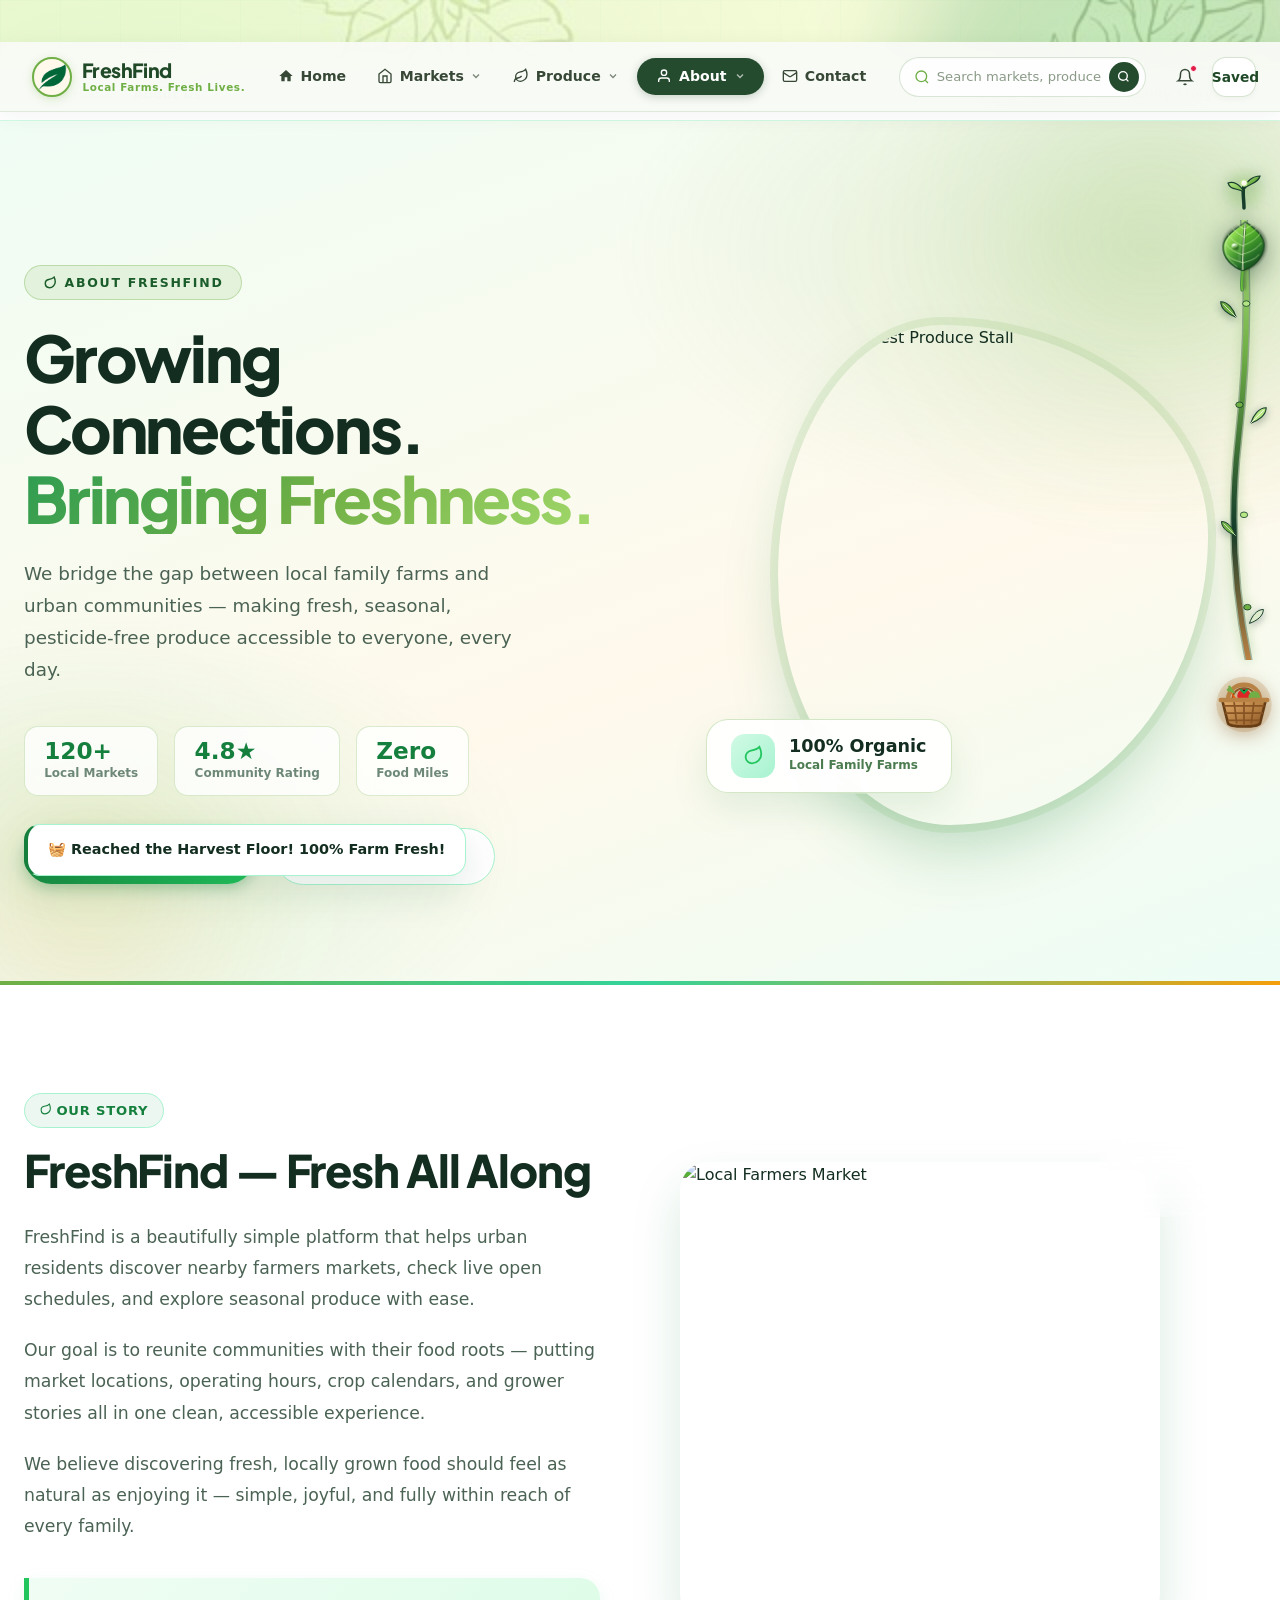
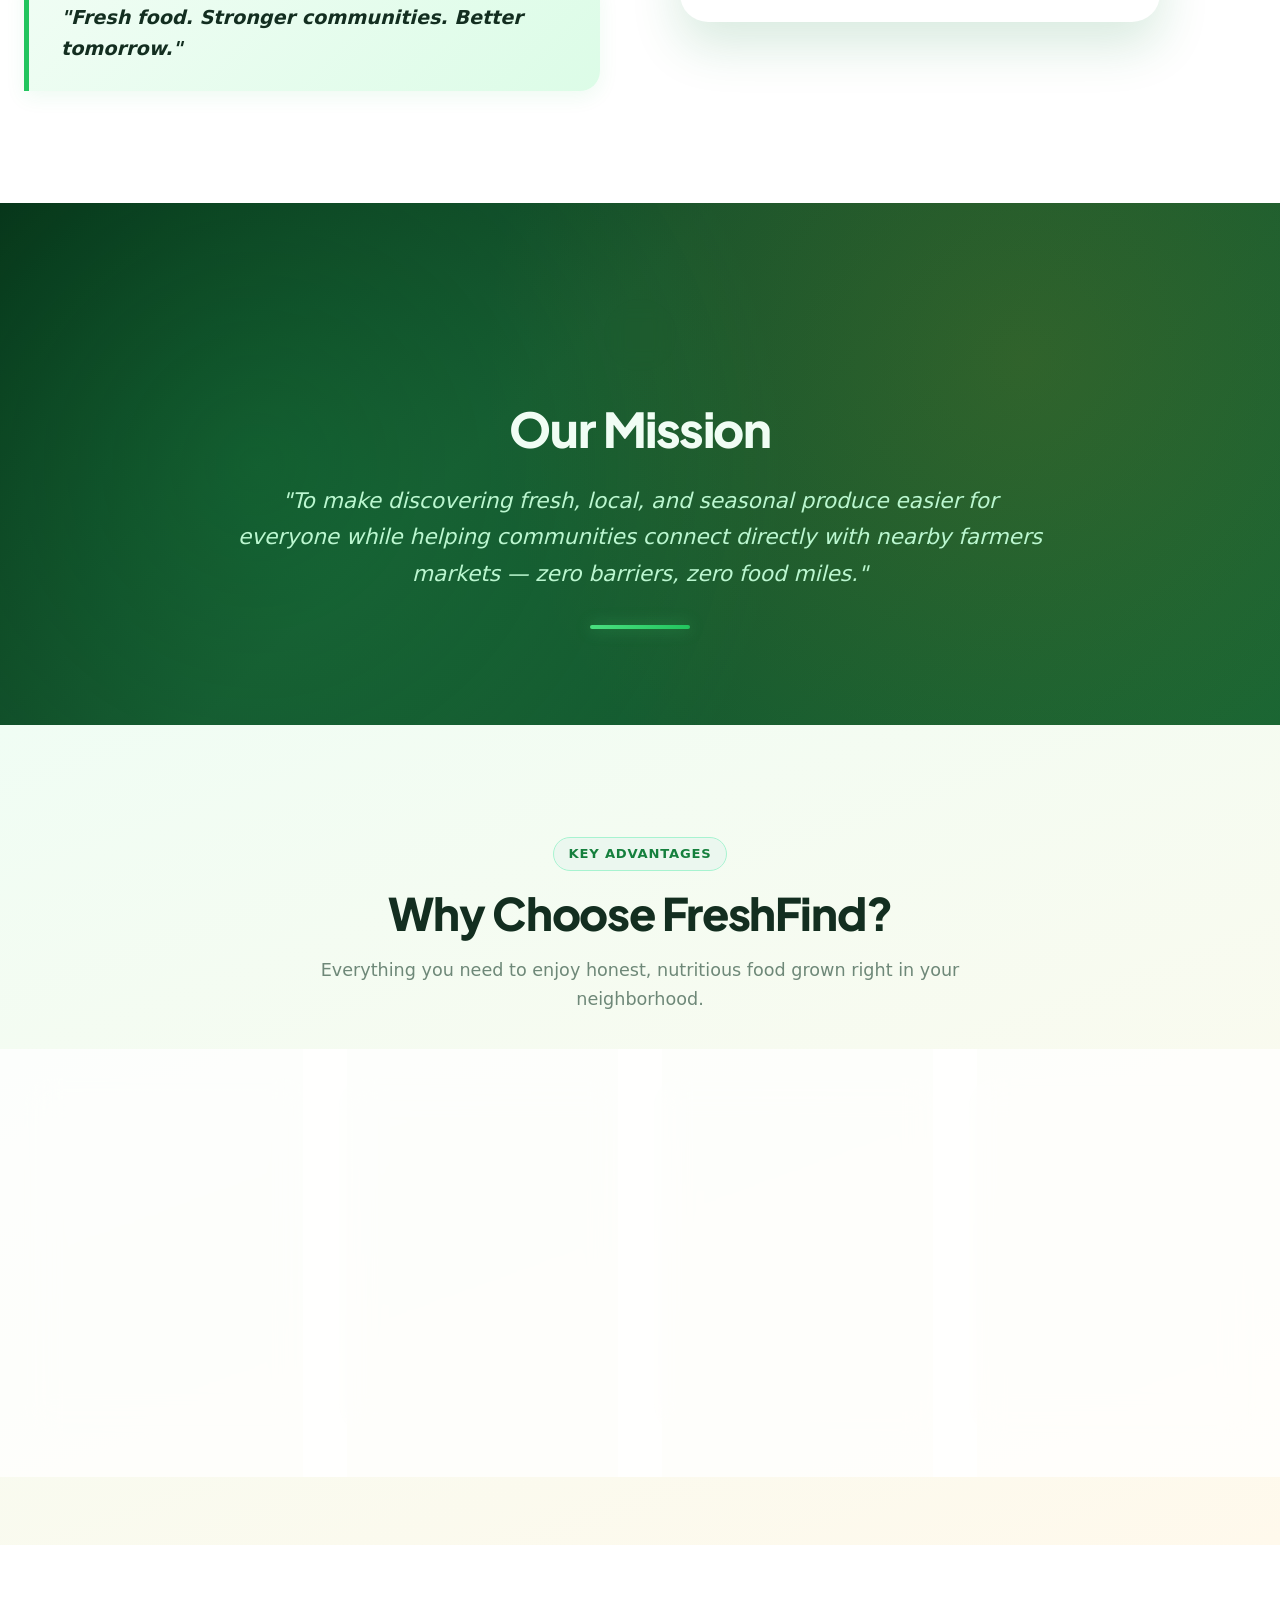
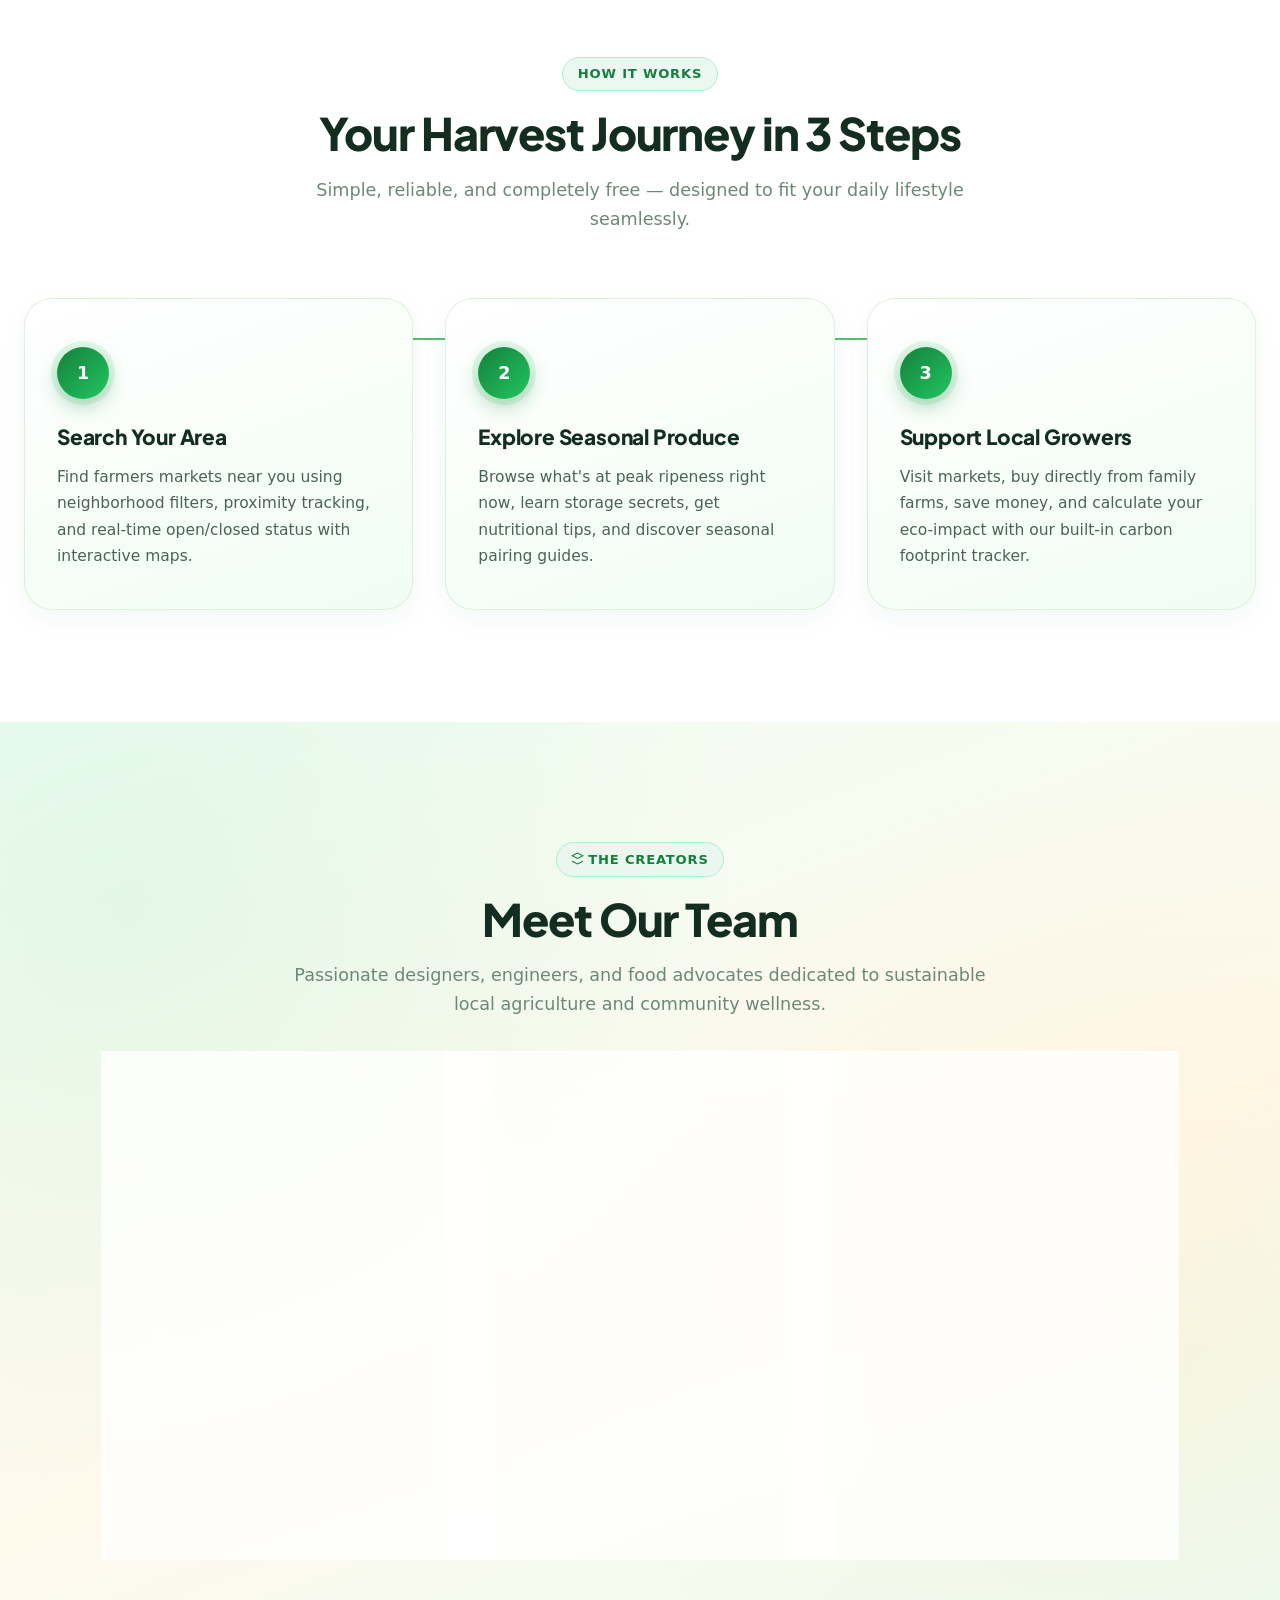
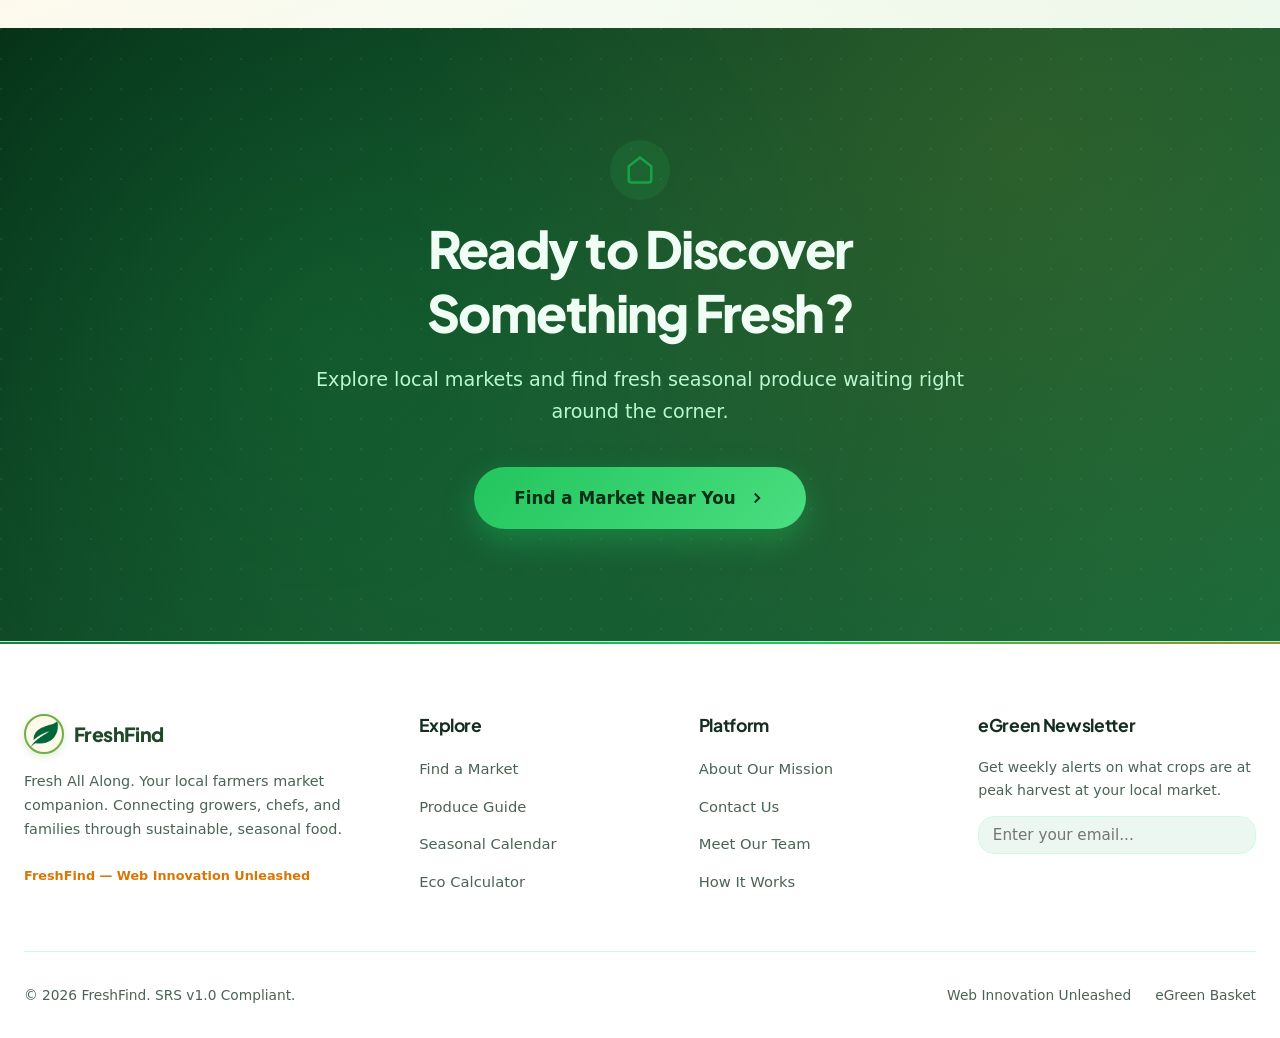
==== about.html @ 316eee08 "Complete FreshFind platform: VIP cards, seasonal calendar, bookmarks, live radar and clean UI" ====
<!DOCTYPE html>
<html lang="en" data-theme="light">
<head>
  <meta charset="UTF-8">
  <meta name="viewport" content="width=device-width, initial-scale=1.0">
  <title>About Us — FreshFind | Fresh All Along</title>
  <meta name="description" content="FreshFind connects communities with local farmers markets. Discover our mission, story, team, and how we make fresh produce accessible to everyone.">
  <link rel="icon" type="image/png" href="assets/images/freshfind_logo.png">
  <link rel="preconnect" href="https://fonts.googleapis.com">
  <link rel="preconnect" href="https://fonts.gstatic.com" crossorigin>
  <link href="https://fonts.googleapis.com/css2?family=Plus+Jakarta+Sans:ital,wght@0,300;0,400;0,500;0,600;0,700;0,800;1,400;1,600&family=Outfit:wght@300;400;500;600;700;800;900&display=swap" rel="stylesheet">
  <link rel="stylesheet" href="css/main.css">
  <link rel="stylesheet" href="css/components.css">
  <link rel="stylesheet" href="css/responsive.css">
  <link rel="stylesheet" href="css/about.css">
</head>
<body class="about-page">

  <div class="site-bg-pattern" aria-hidden="true"></div>
  <div class="bg-ambient-orb bg-ambient-orb-1" aria-hidden="true"></div>
  <div class="bg-ambient-orb bg-ambient-orb-2" aria-hidden="true"></div>

  <!-- ── NAVBAR ── -->
  <header class="site-header-wrapper">
    <div class="site-navbar-capsule">
      <a href="index.html#home" class="brand-logo" id="brandLogoLink" title="FreshFind">
        <div class="brand-logo-icon"><img src="assets/images/freshfind_logo.png" alt="FreshFind" class="brand-logo-img"></div>
        <div class="brand-logo-text">
          <span class="brand-name">FreshFind</span>
          <span class="brand-sub">Local Farms. Fresh Lives.</span>
        </div>
      </a>
      <nav class="main-nav" id="mainNav">
        <a href="index.html#home" class="nav-item-link">
          <svg class="nav-icon" viewBox="0 0 24 24" width="16" height="16" fill="currentColor"><path d="M10 20v-6h4v6h5v-8h3L12 3 2 12h3v8z"/></svg>
          <span>Home</span>
        </a>
        <div class="nav-dropdown-wrap">
          <a href="index.html#directory" class="nav-item-link">
            <svg class="nav-icon" viewBox="0 0 24 24" width="16" height="16" fill="none" stroke="currentColor" stroke-width="2"><path d="M3 9l9-7 9 7v11a2 2 0 0 1-2 2H5a2 2 0 0 1-2-2z"/><polyline points="9 22 9 12 15 12 15 22"/></svg>
            <span>Markets</span>
            <svg class="chevron-icon" viewBox="0 0 24 24" width="12" height="12" fill="none" stroke="currentColor" stroke-width="2.5"><polyline points="6 9 12 15 18 9"/></svg>
          </a>
          <div class="nav-dropdown-menu">
            <a href="index.html#directory" class="dropdown-link">All Farmers Markets</a>
            <a href="index.html#directory" class="dropdown-link">Open Right Now</a>
            <a href="index.html#directory" class="dropdown-link">Weekend Markets</a>
          </div>
        </div>
        <div class="nav-dropdown-wrap">
          <a href="index.html#produce" class="nav-item-link">
            <svg class="nav-icon" viewBox="0 0 24 24" width="16" height="16" fill="none" stroke="currentColor" stroke-width="2"><path d="M11 20A7 7 0 0 1 9.8 6.1C15.5 5 17 4.48 19 2c1 2 2 4.18 2 8 0 5.5-4.78 10-10 10Z"/><path d="M2 21c0-3 1.85-5.36 5.08-6C9.5 14.52 12 13 13 12"/></svg>
            <span>Produce</span>
            <svg class="chevron-icon" viewBox="0 0 24 24" width="12" height="12" fill="none" stroke="currentColor" stroke-width="2.5"><polyline points="6 9 12 15 18 9"/></svg>
          </a>
          <div class="nav-dropdown-menu">
            <a href="index.html#produce" class="dropdown-link">Seasonal Produce Guide</a>
            <a href="index.html#seasonal" class="dropdown-link">Harvest Calendar</a>
            <a href="index.html#eco-calculator" class="dropdown-link">Eco Calculator</a>
          </div>
        </div>
        <div class="nav-dropdown-wrap">
          <a href="about.html" class="nav-item-pill active">
            <svg class="nav-icon" viewBox="0 0 24 24" width="16" height="16" fill="none" stroke="currentColor" stroke-width="2"><path d="M20 21v-2a4 4 0 0 0-4-4H8a4 4 0 0 0-4 4v2"/><circle cx="12" cy="7" r="4"/></svg>
            <span>About</span>
            <svg class="chevron-icon" viewBox="0 0 24 24" width="12" height="12" fill="none" stroke="currentColor" stroke-width="2.5"><polyline points="6 9 12 15 18 9"/></svg>
          </a>
          <div class="nav-dropdown-menu">
            <a href="about.html" class="dropdown-link">Our Story &amp; Mission</a>
            <a href="about.html#team" class="dropdown-link">Meet Our Team</a>
            <a href="about.html#how-it-works" class="dropdown-link">How It Works</a>
          </div>
        </div>
        <a href="contact.html" class="nav-item-link">
          <svg class="nav-icon" viewBox="0 0 24 24" width="16" height="16" fill="none" stroke="currentColor" stroke-width="2"><rect width="20" height="16" x="2" y="4" rx="2"/><path d="m22 7-8.97 5.7a1.94 1.94 0 0 1-2.06 0L2 7"/></svg>
          <span>Contact</span>
        </a>
      </nav>
      <div class="nav-search-bar" id="navSearchBar">
        <svg class="nav-search-lens" viewBox="0 0 24 24" width="16" height="16" fill="none" stroke="currentColor" stroke-width="2"><circle cx="11" cy="11" r="8"/><line x1="21" y1="21" x2="16.65" y2="16.65"/></svg>
        <input type="text" id="navSearchInput" placeholder="Search markets, produce..." aria-label="Search">
        <button id="navSearchSubmitBtn" class="nav-search-btn" title="Search" aria-label="Search">
          <svg viewBox="0 0 24 24" width="13" height="13" fill="none" stroke="currentColor" stroke-width="2.5"><circle cx="11" cy="11" r="8"/><line x1="21" y1="21" x2="16.65" y2="16.65"/></svg>
        </button>
      </div>
      <div class="nav-actions-group">
        <!-- Notification Bell -->
        <button id="navNotifyBtn" class="nav-icon-circle-btn" title="Notifications" aria-label="Notifications">
          <svg viewBox="0 0 24 24" width="18" height="18" fill="none" stroke="currentColor" stroke-width="2"><path d="M18 8A6 6 0 0 0 6 8c0 7-3 9-3 9h18s-3-2-3-9"/><path d="M13.73 21a2 2 0 0 1-3.46 0"/></svg>
          <span class="nav-notify-dot" aria-hidden="true"></span>
        </button>

        <!-- Saved Bookmarks Pill -->
        <button id="navCartBtn" class="nav-cart-pill-btn" title="Saved Bookmarks" aria-label="Saved Bookmarks">
          <svg viewBox="0 0 24 24" width="18" height="18" fill="none" stroke="currentColor" stroke-width="2" stroke-linecap="round" stroke-linejoin="round">
            <path d="M19 14c1.49-1.46 3-3.21 3-5.5A5.5 5.5 0 0 0 16.5 3c-1.76 0-3 .5-4.5 2-1.5-1.5-2.74-2-4.5-2A5.5 5.5 0 0 0 2 8.5c0 2.3 1.5 4.05 3 5.5l7 7Z"/>
          </svg>
          <span class="nav-cart-label">Saved</span>
          <span id="headerBookmarkBadge" class="nav-cart-badge">0</span>
        </button>

        <!-- Mobile Toggle -->
        <button id="mobileMenuToggle" class="mobile-menu-toggle" aria-label="Toggle Navigation">
          <svg width="22" height="22" viewBox="0 0 24 24" fill="none" stroke="currentColor" stroke-width="2"><line x1="3" y1="12" x2="21" y2="12"/><line x1="3" y1="6" x2="21" y2="6"/><line x1="3" y1="18" x2="21" y2="18"/></svg>
        </button>
      </div>
    </div>
  </header>

  <!-- Breadcrumb Navigation (Directly Below Navbar) -->
  <nav class="breadcrumb-container" aria-label="Breadcrumb">
    <div class="container breadcrumb-inner">
      <ul class="breadcrumb-list">
        <li class="breadcrumb-item">
          <a href="index.html">
            <svg viewBox="0 0 24 24" width="13" height="13" fill="none" stroke="currentColor" stroke-width="2" style="vertical-align:-1px;margin-right:4px;"><path d="m3 9 9-7 9 7v11a2 2 0 0 1-2 2H5a2 2 0 0 1-2-2z"/></svg>
            Home
          </a>
        </li>
        <li class="breadcrumb-sep">/</li>
        <li class="breadcrumb-item active">About Us</li>
      </ul>
      <div class="breadcrumb-status-pill">
        <span class="live-pulse-dot"></span>
        <span>Our Mission &amp; Community Story</span>
      </div>
    </div>
  </nav>

  <main>

    <!-- ══ A: HERO ══ -->
    <section class="about-hero">
      <div class="container">
        <div class="about-hero-grid">
          <div class="about-hero-content reveal-up">
            <span class="about-hero-label">
              <svg width="14" height="14" viewBox="0 0 24 24" fill="none" stroke="currentColor" stroke-width="2.5"><path d="M11 20A7 7 0 0 1 9.8 6.1C15.5 5 17 4.48 19 2c1 2 2 4.18 2 8 0 5.5-4.78 10-10 10Z"/></svg>
              About FreshFind
            </span>
            <h1 class="about-hero-title">
              Growing Connections.<br><span>Bringing Freshness.</span>
            </h1>
            <p class="about-hero-desc">
              We bridge the gap between local family farms and urban communities — making fresh, seasonal, pesticide-free produce accessible to everyone, every day.
            </p>
            <div class="about-hero-stats">
              <div class="hero-stat-pill"><strong>120+</strong><span>Local Markets</span></div>
              <div class="hero-stat-pill"><strong>4.8★</strong><span>Community Rating</span></div>
              <div class="hero-stat-pill"><strong>Zero</strong><span>Food Miles</span></div>
            </div>
            <div class="about-hero-actions" style="margin-top:2rem;">
              <a href="index.html#directory" class="btn-primary" style="text-decoration:none;padding:0.95rem 1.9rem;font-size:1rem;">
                <span>Explore Markets</span>
                <svg width="16" height="16" viewBox="0 0 24 24" fill="none" stroke="currentColor" stroke-width="2.5"><polyline points="9 18 15 12 9 6"/></svg>
              </a>
              <a href="index.html#produce" class="btn-secondary" style="text-decoration:none;padding:0.95rem 1.9rem;font-size:1rem;">
                <span>Discover Produce</span>
              </a>
            </div>
          </div>

          <div class="about-hero-visual reveal-up delay-2">
            <div class="about-hero-img-frame">
              <img src="https://images.unsplash.com/photo-1488459716781-31db52582fe9?auto=format&fit=crop&w=800&q=80" alt="Fresh Harvest Produce Stall" loading="lazy">
            </div>
            <div class="about-floating-badge">
              <div class="about-floating-badge-icon"><svg viewBox="0 0 24 24" width="22" height="22" fill="none" stroke="#22c55e" stroke-width="2"><path d="M11 20A7 7 0 0 1 9.8 6.1C15.5 5 17 4.48 19 2c1 2 2 4.18 2 8 0 5.5-4.78 10-10 10Z"/></svg></div>
              <div>
                <div class="about-floating-badge-stat">100% Organic</div>
                <div class="about-floating-badge-label">Local Family Farms</div>
              </div>
            </div>
          </div>
        </div>
      </div>
    </section>

    <!-- ══ B: STORY ══ -->
    <section class="about-story-section">
      <div class="container">
        <div class="about-story-grid">
          <div class="about-story-content reveal-up">
            <span class="section-tag" style="margin-bottom:0.9rem;display:inline-block;"><svg viewBox="0 0 24 24" width="13" height="13" fill="none" stroke="currentColor" stroke-width="2" style="vertical-align:-1px;margin-right:4px;"><path d="M11 20A7 7 0 0 1 9.8 6.1C15.5 5 17 4.48 19 2c1 2 2 4.18 2 8 0 5.5-4.78 10-10 10Z"/></svg>OUR STORY</span>
            <h2>FreshFind — Fresh All Along</h2>
            <p class="about-story-p">FreshFind is a beautifully simple platform that helps urban residents discover nearby farmers markets, check live open schedules, and explore seasonal produce with ease.</p>
            <p class="about-story-p">Our goal is to reunite communities with their food roots — putting market locations, operating hours, crop calendars, and grower stories all in one clean, accessible experience.</p>
            <p class="about-story-p">We believe discovering fresh, locally grown food should feel as natural as enjoying it — simple, joyful, and fully within reach of every family.</p>
            <div class="about-quote-highlight">
              "Fresh food. Stronger communities. Better tomorrow."
            </div>
          </div>
          <div class="about-story-visual-wrap reveal-up delay-2">
            <img src="https://images.unsplash.com/photo-1542838132-92c53300491e?auto=format&fit=crop&w=800&q=80" alt="Local Farmers Market" class="about-story-blob-img" loading="lazy">
            <div class="about-story-deco-card">
              <span style="display:inline-flex; align-items:center; justify-content:center; width:42px; height:42px; border-radius:50%; background:rgba(185,130,69,0.15); color:#b98245;"><svg viewBox="0 0 24 24" width="22" height="22" fill="none" stroke="currentColor" stroke-width="2"><path d="m3 9 9-7 9 7v11a2 2 0 0 1-2 2H5a2 2 0 0 1-2-2z"/></svg></span>
              <div>
                <div style="font-weight:800;font-size:0.95rem;color:#132e20;">Est. 2026</div>
                <div style="font-size:0.8rem;color:#6e8878;">FreshFind</div>
              </div>
            </div>
          </div>
        </div>
      </div>
    </section>

    <!-- ══ C: MISSION BANNER ══ -->
    <section class="about-mission-section">
      <div class="container">
        <div class="about-mission-inner reveal-up">
          <div class="about-mission-icon">
            <svg width="34" height="34" viewBox="0 0 24 24" fill="none" stroke="currentColor" stroke-width="2.5"><path d="M11 20A7 7 0 0 1 9.8 6.1C15.5 5 17 4.48 19 2c1 2 2 4.18 2 8 0 5.5-4.78 10-10 10Z"/><path d="M2 21c0-3 1.85-5.36 5.08-6C9.5 14.52 12 13 13 12"/></svg>
          </div>
          <h2 class="about-mission-heading">Our Mission</h2>
          <p class="about-mission-text">
            "To make discovering fresh, local, and seasonal produce easier for everyone while helping communities connect directly with nearby farmers markets — zero barriers, zero food miles."
          </p>
          <div class="about-curved-divider"></div>
        </div>
      </div>
    </section>

    <!-- ══ D: WHY CHOOSE (4 FEATURE CARDS) ══ -->
    <section class="about-features-section">
      <div class="container">
        <div class="about-section-header reveal-up">
          <span class="section-tag" style="margin-bottom:0.9rem;display:inline-block;">KEY ADVANTAGES</span>
          <h2>Why Choose FreshFind?</h2>
          <p>Everything you need to enjoy honest, nutritious food grown right in your neighborhood.</p>
        </div>
        <div class="features-grid-4">
          <div class="feature-pill-card reveal-up delay-1">
            <div class="feature-card-number">01</div>
            <div class="feature-card-icon">
              <svg width="28" height="28" viewBox="0 0 24 24" fill="none" stroke="currentColor" stroke-width="2.5"><path d="M11 20A7 7 0 0 1 9.8 6.1C15.5 5 17 4.48 19 2c1 2 2 4.18 2 8 0 5.5-4.78 10-10 10Z"/><path d="M2 21c0-3 1.85-5.36 5.08-6C9.5 14.52 12 13 13 12"/></svg>
            </div>
            <h3>Fresh &amp; Local</h3>
            <p>Discover certified local produce and connect with family-run farmers markets in your community — zero food miles, maximum nutrition.</p>
          </div>
          <div class="feature-pill-card reveal-up delay-2">
            <div class="feature-card-number">02</div>
            <div class="feature-card-icon" style="background:linear-gradient(135deg,#dbeafe,#bfdbfe);color:#1e40af;">
              <svg width="28" height="28" viewBox="0 0 24 24" fill="none" stroke="currentColor" stroke-width="2.5"><path d="M21 10c0 7-9 13-9 13s-9-6-9-13a9 9 0 0 1 18 0z"/><circle cx="12" cy="10" r="3"/></svg>
            </div>
            <h3>Easy Discovery</h3>
            <p>Find market locations, live open schedules, and useful grower information all in one clean, intuitive interface — available anywhere.</p>
          </div>
          <div class="feature-pill-card reveal-up delay-3">
            <div class="feature-card-number">03</div>
            <div class="feature-card-icon" style="background:linear-gradient(135deg,#fef3c7,#fde68a);color:#92400e;">
              <svg width="28" height="28" viewBox="0 0 24 24" fill="none" stroke="currentColor" stroke-width="2.5"><rect x="3" y="4" width="18" height="18" rx="2" ry="2"/><line x1="16" y1="2" x2="16" y2="6"/><line x1="8" y1="2" x2="8" y2="6"/><line x1="3" y1="10" x2="21" y2="10"/></svg>
            </div>
            <h3>Seasonal Goodness</h3>
            <p>Explore what's at peak ripeness today — fruits, vegetables, herbs, and artisan goods — guided by our real-time harvest calendar.</p>
          </div>
          <div class="feature-pill-card reveal-up delay-4">
            <div class="feature-card-number">04</div>
            <div class="feature-card-icon" style="background:linear-gradient(135deg,#fce7f3,#fbcfe8);color:#9d174d;">
              <svg width="28" height="28" viewBox="0 0 24 24" fill="none" stroke="currentColor" stroke-width="2.5"><path d="M19 14c1.49-1.46 3-3.21 3-5.5A5.5 5.5 0 0 0 16.5 3c-1.76 0-3 .5-4.5 2-1.5-1.5-2.74-2-4.5-2A5.5 5.5 0 0 0 2 8.5c0 2.3 1.5 4.05 3 5.5l7 7Z"/></svg>
            </div>
            <h3>Community First</h3>
            <p>Support growers directly, strengthen local food systems, and build meaningful connections between neighborhoods and their farms.</p>
          </div>
        </div>
      </div>
    </section>

    <!-- ══ E: HOW IT WORKS ══ -->
    <section class="about-how-section" id="how-it-works">
      <div class="container">
        <div class="about-section-header reveal-up">
          <span class="section-tag" style="margin-bottom:0.9rem;display:inline-block;">HOW IT WORKS</span>
          <h2>Your Harvest Journey in 3 Steps</h2>
          <p>Simple, reliable, and completely free — designed to fit your daily lifestyle seamlessly.</p>
        </div>
        <div class="how-steps-grid">
          <div class="step-card reveal-up delay-1">
            <div class="step-number">1</div>
            <h3>Search Your Area</h3>
            <p>Find farmers markets near you using neighborhood filters, proximity tracking, and real-time open/closed status with interactive maps.</p>
          </div>
          <div class="step-card reveal-up delay-2">
            <div class="step-number">2</div>
            <h3>Explore Seasonal Produce</h3>
            <p>Browse what's at peak ripeness right now, learn storage secrets, get nutritional tips, and discover seasonal pairing guides.</p>
          </div>
          <div class="step-card reveal-up delay-3">
            <div class="step-number">3</div>
            <h3>Support Local Growers</h3>
            <p>Visit markets, buy directly from family farms, save money, and calculate your eco-impact with our built-in carbon footprint tracker.</p>
          </div>
        </div>
      </div>
    </section>

    <!-- ══ F: OUR TEAM ══ -->
    <section class="about-team-section" id="team">
      <div class="container">
        <div class="about-section-header reveal-up">
          <span class="section-tag" style="margin-bottom:0.9rem;display:inline-block;"><svg viewBox="0 0 24 24" width="13" height="13" fill="none" stroke="currentColor" stroke-width="2" style="vertical-align:-1px;margin-right:4px;"><path d="M12 2L2 7l10 5 10-5-10-5z"/><path d="M2 17l10 5 10-5"/></svg>THE CREATORS</span>
          <h2>Meet Our Team</h2>
          <p>Passionate designers, engineers, and food advocates dedicated to sustainable local agriculture and community wellness.</p>
        </div>
        <div class="team-grid-3">

          <!-- Card 1: Emaan Imran -->
          <div class="team-member-card reveal-up delay-1">
            <div class="team-avatar-wrap">
              <img src="assets/images/team/emaan_imran.jpg" alt="Emaan Imran" loading="lazy">
              <div class="team-avatar-online" aria-hidden="true"></div>
            </div>
            <span class="team-deco-leaf"><svg viewBox="0 0 24 24" width="16" height="16" fill="none" stroke="#22c55e" stroke-width="2"><path d="M11 20A7 7 0 0 1 9.8 6.1C15.5 5 17 4.48 19 2c1 2 2 4.18 2 8 0 5.5-4.78 10-10 10Z"/></svg></span>
            <h3>Emaan Imran</h3>
            <div class="team-member-role">Founder &amp; Lead Curator</div>
            <p class="team-member-bio">Agricultural researcher dedicated to empowering family farms and bridging the gap between growers and urban communities.</p>
            <div class="team-social-row">
              <a href="#" class="team-social-btn" title="LinkedIn" aria-label="LinkedIn">
                <svg width="14" height="14" viewBox="0 0 24 24" fill="none" stroke="currentColor" stroke-width="2"><path d="M16 8a6 6 0 0 1 6 6v7h-4v-7a2 2 0 0 0-2-2 2 2 0 0 0-2 2v7h-4v-7a6 6 0 0 1 6-6z"/><rect x="2" y="9" width="4" height="12"/><circle cx="4" cy="4" r="2"/></svg>
              </a>
              <a href="#" class="team-social-btn" title="Twitter" aria-label="Twitter">
                <svg width="14" height="14" viewBox="0 0 24 24" fill="none" stroke="currentColor" stroke-width="2"><path d="M22 4s-.7 2.1-2 3.4c1.6 10-9.4 17.3-18 11.6 2.2.1 4.4-.6 6-2C3 15.5.5 9.6 3 5c2.2 2.6 5.6 4.1 9 4-.9-4.2 4-6.6 7-3.8 1.1 0 3-1.2 3-1.2z"/></svg>
              </a>
              <a href="#" class="team-social-btn" title="Email" aria-label="Email">
                <svg width="14" height="14" viewBox="0 0 24 24" fill="none" stroke="currentColor" stroke-width="2"><rect width="20" height="16" x="2" y="4" rx="2"/><path d="m22 7-8.97 5.7a1.94 1.94 0 0 1-2.06 0L2 7"/></svg>
              </a>
            </div>
          </div>

          <!-- Card 2: Hamna Imran -->
          <div class="team-member-card reveal-up delay-2">
            <div class="team-avatar-wrap">
              <img src="assets/images/team/hamna_imran.jpg" alt="Hamna Imran" loading="lazy">
              <div class="team-avatar-online" aria-hidden="true"></div>
            </div>
            <span class="team-deco-leaf"><svg viewBox="0 0 24 24" width="16" height="16" fill="none" stroke="#16a34a" stroke-width="2"><path d="M11 20A7 7 0 0 1 9.8 6.1C15.5 5 17 4.48 19 2c1 2 2 4.18 2 8 0 5.5-4.78 10-10 10Z"/></svg></span>
            <h3>Hamna Imran</h3>
            <div class="team-member-role">Lead UI/UX Designer</div>
            <p class="team-member-bio">Crafts natural, organic web interfaces inspired by botanical gardens, rustic farmstands, and sustainable design principles.</p>
            <div class="team-social-row">
              <a href="#" class="team-social-btn" title="LinkedIn" aria-label="LinkedIn">
                <svg width="14" height="14" viewBox="0 0 24 24" fill="none" stroke="currentColor" stroke-width="2"><path d="M16 8a6 6 0 0 1 6 6v7h-4v-7a2 2 0 0 0-2-2 2 2 0 0 0-2 2v7h-4v-7a6 6 0 0 1 6-6z"/><rect x="2" y="9" width="4" height="12"/><circle cx="4" cy="4" r="2"/></svg>
              </a>
              <a href="#" class="team-social-btn" title="Portfolio" aria-label="Portfolio">
                <svg width="14" height="14" viewBox="0 0 24 24" fill="none" stroke="currentColor" stroke-width="2"><circle cx="12" cy="12" r="10"/><line x1="2" y1="12" x2="22" y2="12"/><path d="M12 2a15.3 15.3 0 0 1 4 10 15.3 15.3 0 0 1-4 10 15.3 15.3 0 0 1-4-10 15.3 15.3 0 0 1 4-10z"/></svg>
              </a>
              <a href="#" class="team-social-btn" title="Email" aria-label="Email">
                <svg width="14" height="14" viewBox="0 0 24 24" fill="none" stroke="currentColor" stroke-width="2"><rect width="20" height="16" x="2" y="4" rx="2"/><path d="m22 7-8.97 5.7a1.94 1.94 0 0 1-2.06 0L2 7"/></svg>
              </a>
            </div>
          </div>

          <!-- Card 3: Aliya Shoaib -->
          <div class="team-member-card reveal-up delay-3">
            <div class="team-avatar-wrap">
              <img src="assets/images/team/aliya_shoaib.jpg" alt="Aliya Shoaib" loading="lazy">
              <div class="team-avatar-online" aria-hidden="true"></div>
            </div>
            <span class="team-deco-leaf"><svg viewBox="0 0 24 24" width="16" height="16" fill="none" stroke="#84cc16" stroke-width="2"><path d="M11 20A7 7 0 0 1 9.8 6.1C15.5 5 17 4.48 19 2c1 2 2 4.18 2 8 0 5.5-4.78 10-10 10Z"/></svg></span>
            <h3>Aliya Shoaib</h3>
            <div class="team-member-role">Produce &amp; Nutrition Expert</div>
            <p class="team-member-bio">Culinary nutritionist curating crop seasonality guides, fresh harvest pairings, and farm-to-table recipe journeys.</p>
            <div class="team-social-row">
              <a href="#" class="team-social-btn" title="LinkedIn" aria-label="LinkedIn">
                <svg width="14" height="14" viewBox="0 0 24 24" fill="none" stroke="currentColor" stroke-width="2"><path d="M16 8a6 6 0 0 1 6 6v7h-4v-7a2 2 0 0 0-2-2 2 2 0 0 0-2 2v7h-4v-7a6 6 0 0 1 6-6z"/><rect x="2" y="9" width="4" height="12"/><circle cx="4" cy="4" r="2"/></svg>
              </a>
              <a href="#" class="team-social-btn" title="Instagram" aria-label="Instagram">
                <svg width="14" height="14" viewBox="0 0 24 24" fill="none" stroke="currentColor" stroke-width="2"><rect width="20" height="16" x="2" y="2" width="20" height="20" rx="5" ry="5"/><path d="M16 11.37A4 4 0 1 1 12.63 8 4 4 0 0 1 16 11.37z"/><line x1="17.5" y1="6.5" x2="17.51" y2="6.5"/></svg>
              </a>
              <a href="#" class="team-social-btn" title="Email" aria-label="Email">
                <svg width="14" height="14" viewBox="0 0 24 24" fill="none" stroke="currentColor" stroke-width="2"><rect width="20" height="16" x="2" y="4" rx="2"/><path d="m22 7-8.97 5.7a1.94 1.94 0 0 1-2.06 0L2 7"/></svg>
              </a>
            </div>
          </div>
        </div>
      </div>
    </section>

    <!-- ══ G: CTA ══ -->
    <section class="about-cta-section">
      <div class="container">
        <div class="about-cta-inner reveal-up">
          <div style="display:flex; justify-content:center; margin-bottom:1rem;"><div style="width:60px; height:60px; border-radius:50%; background:rgba(34,197,94,0.12); display:flex; align-items:center; justify-content:center; color:#16a34a;"><svg viewBox="0 0 24 24" width="30" height="30" fill="none" stroke="currentColor" stroke-width="2"><path d="m3 9 9-7 9 7v11a2 2 0 0 1-2 2H5a2 2 0 0 1-2-2z"/></svg></div></div>
          <h2>Ready to Discover Something Fresh?</h2>
          <p>Explore local markets and find fresh seasonal produce waiting right around the corner.</p>
          <a href="index.html#directory" class="about-cta-btn">
            <span>Find a Market Near You</span>
            <svg width="18" height="18" viewBox="0 0 24 24" fill="none" stroke="currentColor" stroke-width="2.5"><polyline points="9 18 15 12 9 6"/></svg>
          </a>
        </div>
      </div>
    </section>

  </main>

  <!-- Footer -->
  <footer class="site-footer">
    <div class="container">
      <div class="footer-grid">
        <div>
          <div class="brand-logo" style="margin-bottom:1rem;">
            <div class="brand-logo-icon"><img src="assets/images/freshfind_logo.png" alt="FreshFind" class="brand-logo-img"></div>
            <span class="brand-name">FreshFind</span>
          </div>
          <p style="font-size:0.9rem;line-height:1.65;margin-bottom:1.25rem;">Fresh All Along. Your local farmers market companion. Connecting growers, chefs, and families through sustainable, seasonal food.</p>
          <span style="font-size:0.8rem;font-weight:700;color:var(--accent);">FreshFind — Web Innovation Unleashed</span>
        </div>
        <div class="footer-col">
          <h4>Explore</h4>
          <ul class="footer-links">
            <li><a href="index.html#directory">Find a Market</a></li>
            <li><a href="index.html#produce">Produce Guide</a></li>
            <li><a href="index.html#seasonal">Seasonal Calendar</a></li>
            <li><a href="index.html#eco-calculator">Eco Calculator</a></li>
          </ul>
        </div>
        <div class="footer-col">
          <h4>Platform</h4>
          <ul class="footer-links">
            <li><a href="about.html">About Our Mission</a></li>
            <li><a href="contact.html">Contact Us</a></li>
            <li><a href="about.html#team">Meet Our Team</a></li>
            <li><a href="about.html#how-it-works">How It Works</a></li>
          </ul>
        </div>
        <div class="footer-col">
          <h4>eGreen Newsletter</h4>
          <p style="font-size:0.88rem;margin-bottom:0.85rem;">Get weekly alerts on what crops are at peak harvest at your local market.</p>
          <div class="find-input-wrap"><input type="email" placeholder="Enter your email..."></div>
        </div>
      </div>
      <div class="footer-bottom">
        <div>© 2026 FreshFind. SRS v1.0 Compliant.</div>
        <div style="display:flex;gap:1.5rem;">
          <span>Web Innovation Unleashed</span>
          <span>eGreen Basket</span>
        </div>
      </div>
    </div>
  </footer>

  <div id="toastContainer" class="toast-container" aria-live="polite"></div>

  <script>
    // Scroll-reveal observer
    const revealEls = document.querySelectorAll('.reveal-up');
    const obs = new IntersectionObserver((entries) => {
      entries.forEach(e => { if (e.isIntersecting) { e.target.classList.add('visible'); obs.unobserve(e.target); } });
    }, { threshold: 0.12, rootMargin: '0px 0px -60px 0px' });
    revealEls.forEach(el => obs.observe(el));

    // Simple mobile menu
    document.getElementById('mobileMenuToggle')?.addEventListener('click', () => {
      document.getElementById('mainNav')?.classList.toggle('open');
    });
  </script>
  <script src="js/about.bundle.js"></script>
</body>
</html>
---- css/main.css ----
/* ==========================================================================
   FreshFind - Biophilic Eco Design System & Tokens
   Theme: eGreen Basket
   ========================================================================== */

:root {
  /* Color Palette - Fresh Organic Garden (Light Theme Default) */
  --bg-main: #f4fbf7;
  --bg-surface: #ffffff;
  --bg-surface-elevated: #ffffff;
  --bg-surface-translucent: rgba(255, 255, 255, 0.88);
  --bg-muted: rgba(234, 246, 238, 0.82);
  --bg-subtle: rgba(240, 253, 244, 0.75);
  
  --primary: #15803d;
  --primary-light: #22c55e;
  --primary-dark: #0f5127;
  --primary-glow: rgba(34, 197, 94, 0.35);
  
  --secondary: #10b981;
  --secondary-light: #34d399;
  
  --accent: #d97706;
  --accent-light: #f59e0b;
  --accent-glow: rgba(245, 158, 11, 0.25);
  
  --text-main: #132e20;
  --text-muted: #4b6354;
  --text-subtle: #6e8878;
  --text-inverse: #ffffff;
  
  --border-light: #d1fae5;
  --border-medium: #a7f3d0;
  --border-glass: rgba(255, 255, 255, 0.6);
  
  --open-badge-bg: #dcfce7;
  --open-badge-text: #166534;
  --open-pulse: #22c55e;
  
  --closed-badge-bg: #fee2e2;
  --closed-badge-text: #991b1b;
  
  /* Elevation & Shadows */
  --shadow-sm: 0 2px 6px rgba(16, 185, 129, 0.06);
  --shadow-md: 0 8px 24px rgba(21, 128, 61, 0.08);
  --shadow-lg: 0 16px 40px rgba(15, 81, 39, 0.12);
  --shadow-glow: 0 0 25px rgba(34, 197, 94, 0.28);
  
  /* Radii */
  --radius-xs: 6px;
  --radius-sm: 10px;
  --radius-md: 16px;
  --radius-lg: 24px;
  --radius-xl: 32px;
  --radius-full: 9999px;
  
  /* Typography */
  --font-display: 'Plus Jakarta Sans', system-ui, -apple-system, sans-serif;
  --font-body: 'Inter', system-ui, -apple-system, sans-serif;
  --font-mono: 'JetBrains Mono', 'Fira Code', monospace;
  
  /* Transitions */
  --transition-fast: 180ms cubic-bezier(0.4, 0, 0.2, 1);
  --transition-smooth: 320ms cubic-bezier(0.16, 1, 0.3, 1);
  --transition-bounce: 500ms cubic-bezier(0.34, 1.56, 0.64, 1);
}

/* Dark Theme Overrides */
[data-theme="dark"] {
  --bg-main: #0a130e;
  --bg-surface: #111f17;
  --bg-surface-elevated: #16291f;
  --bg-surface-translucent: rgba(17, 31, 23, 0.85);
  --bg-muted: #182e21;
  --bg-subtle: #14241b;
  
  --primary: #22c55e;
  --primary-light: #4ade80;
  --primary-dark: #15803d;
  --primary-glow: rgba(34, 197, 94, 0.45);
  
  --secondary: #34d399;
  --secondary-light: #6ee7b7;
  
  --accent: #f59e0b;
  --accent-light: #fbbf24;
  --accent-glow: rgba(245, 158, 11, 0.35);
  
  --text-main: #f0fdf4;
  --text-muted: #94a3b8;
  --text-subtle: #64748b;
  --text-inverse: #0f172a;
  
  --border-light: #1f3b2c;
  --border-medium: #284c39;
  --border-glass: rgba(255, 255, 255, 0.08);
  
  --open-badge-bg: #064e3b;
  --open-badge-text: #6ee7b7;
  --open-pulse: #34d399;
  
  --closed-badge-bg: #450a0a;
  --closed-badge-text: #fca5a5;
  
  --shadow-sm: 0 2px 8px rgba(0, 0, 0, 0.4);
  --shadow-md: 0 8px 30px rgba(0, 0, 0, 0.5);
  --shadow-lg: 0 20px 48px rgba(0, 0, 0, 0.7);
  --shadow-glow: 0 0 30px rgba(34, 197, 94, 0.35);
}

/* Global Reset & Base */
*, *::before, *::after {
  box-sizing: border-box;
  margin: 0;
  padding: 0;
}

/* ==========================================================================
   FreshFind Cursor & Scrollbar — 100% Reliable & Beautiful
   ========================================================================== */
html {
  overflow-y: scroll !important;
  scroll-behavior: smooth;
  scrollbar-width: thin;
  scrollbar-color: #22c55e rgba(21, 128, 61, 0.12);
}

/* Custom Biophilic Scrollbar (Works on all modern WebKit/Blink browsers) */
::-webkit-scrollbar {
  width: 12px;
}
::-webkit-scrollbar-track {
  background: #f1fdf4;
}
[data-theme="dark"] ::-webkit-scrollbar-track {
  background: #09130d;
}
::-webkit-scrollbar-thumb {
  background: linear-gradient(180deg, #22c55e 0%, #15803d 100%);
  border-radius: 9999px;
  border: 2px solid #f1fdf4;
}
[data-theme="dark"] ::-webkit-scrollbar-thumb {
  border-color: #09130d;
}
::-webkit-scrollbar-thumb:hover {
  background: #16a34a;
}

/* Safe Cursor: Always visible with pointer on interactives */
html, body {
  cursor: auto;
}

a, button, [role="button"], select, input[type="range"], .market-card, .produce-card {
  cursor: pointer !important;
}

body {
  font-size: 16px;
  font-family: var(--font-body);
  background-color: var(--bg-main);
  color: var(--text-main);
  line-height: 1.6;
  min-height: 100vh;
  display: flex;
  flex-direction: column;
  overflow-x: hidden;
  overflow-y: visible !important;
  position: relative;
  scroll-behavior: smooth;
  -webkit-font-smoothing: antialiased;
  -moz-osx-font-smoothing: grayscale;
  transition: background-color var(--transition-smooth), color var(--transition-smooth);
}

/* Fresh Find Garden Field Organic Background Texture */
body::before {
  content: '';
  position: fixed;
  top: 0;
  left: 0;
  right: 0;
  bottom: 0;
  background-image: 
    radial-gradient(ellipse at 10% 15%, rgba(34, 197, 94, 0.12) 0%, transparent 45%),
    radial-gradient(ellipse at 90% 75%, rgba(245, 158, 11, 0.09) 0%, transparent 50%),
    radial-gradient(ellipse at 55% 50%, rgba(16, 185, 129, 0.07) 0%, transparent 40%),
    linear-gradient(rgba(34, 197, 94, 0.03) 1px, transparent 1px),
    linear-gradient(90deg, rgba(34, 197, 94, 0.03) 1px, transparent 1px);
  background-size: 100% 100%, 100% 100%, 100% 100%, 60px 60px, 60px 60px;
  pointer-events: none;
  z-index: 0;
  opacity: 1;
}

[data-theme="dark"] body::before {
  background-image: 
    radial-gradient(ellipse at 10% 15%, rgba(34, 197, 94, 0.18) 0%, transparent 50%),
    radial-gradient(ellipse at 90% 75%, rgba(245, 158, 11, 0.12) 0%, transparent 55%),
    radial-gradient(ellipse at 50% 50%, rgba(16, 185, 129, 0.08) 0%, transparent 40%),
    linear-gradient(rgba(34, 197, 94, 0.05) 1px, transparent 1px),
    linear-gradient(90deg, rgba(34, 197, 94, 0.05) 1px, transparent 1px);
  background-size: 100% 100%, 100% 100%, 100% 100%, 60px 60px, 60px 60px;
}

/* Background Ambient Glow Orbs - GPU Accelerated */
.bg-ambient-orb {
  position: fixed;
  border-radius: 50%;
  filter: blur(50px);
  pointer-events: none;
  z-index: 0;
  opacity: 0.35;
  transform: translateZ(0);
  animation: floatOrb 18s ease-in-out infinite alternate;
}

.bg-ambient-orb-1 {
  width: 500px;
  height: 500px;
  background: radial-gradient(circle, var(--primary-light) 0%, var(--primary) 60%, transparent 100%);
  top: -140px;
  right: -120px;
  opacity: 0.22;
}

.bg-ambient-orb-2 {
  width: 420px;
  height: 420px;
  background: radial-gradient(circle, var(--accent-light) 0%, var(--accent) 60%, transparent 100%);
  bottom: 5%;
  left: -140px;
  opacity: 0.16;
  animation-duration: 26s;
  animation-delay: -12s;
}

.bg-ambient-orb-3 {
  width: 320px;
  height: 320px;
  background: radial-gradient(circle, rgba(99,102,241,0.4) 0%, rgba(139,92,246,0.2) 60%, transparent 100%);
  top: 50%;
  left: 48%;
  opacity: 0.1;
  animation-duration: 22s;
  animation-delay: -8s;
}

/* 🌿 User Botanical Illustration Background Pattern (Strictly 40% Opacity) */
.site-bg-pattern {
  position: fixed;
  top: 0;
  left: 0;
  width: 100vw;
  height: 100vh;
  background-image: url('../assets/images/pattern-bg.jpg');
  background-size: cover;
  background-position: center top;
  background-repeat: no-repeat;
  opacity: 0.40; /* Exactly 40% opacity as requested by user */
  pointer-events: none;
  z-index: 0;
  transform: translateZ(0);
}

[data-theme="dark"] .site-bg-pattern {
  opacity: 0.22;
  filter: invert(0.92) hue-rotate(95deg) contrast(1.15) brightness(0.95);
}


/* Typography Hierarchy */
h1, h2, h3, h4, h5, h6 {
  font-family: var(--font-display);
  font-weight: 700;
  line-height: 1.25;
  color: var(--text-main);
  letter-spacing: -0.02em;
}

h1 { font-size: clamp(2.2rem, 4vw + 1rem, 3.8rem); font-weight: 800; }
h2 { font-size: clamp(1.8rem, 2.5vw + 0.8rem, 2.6rem); }
h3 { font-size: clamp(1.3rem, 1.8vw + 0.5rem, 1.8rem); }
h4 { font-size: 1.2rem; }

p {
  color: var(--text-muted);
  line-height: 1.65;
}

a {
  color: var(--primary);
  text-decoration: none;
  transition: color var(--transition-fast);
  cursor: pointer;
}

a:hover {
  color: var(--primary-light);
}

button {
  font-family: inherit;
  cursor: pointer;
  border: none;
  background: none;
  outline: none;
}

img {
  max-width: 100%;
  height: auto;
  display: block;
}

/* Container */
.container {
  width: 100%;
  max-width: 1280px;
  margin-left: auto;
  margin-right: auto;
  padding-left: 1.5rem;
  padding-right: 1.5rem;
  position: relative;
  z-index: 1;
}

.section {
  padding: 5rem 0;
  position: relative;
}

.section-title-wrap {
  text-align: center;
  max-width: 680px;
  margin: 0 auto 3.5rem;
}

.section-tag {
  display: inline-flex;
  align-items: center;
  gap: 0.4rem;
  padding: 0.35rem 0.9rem;
  background: var(--bg-muted);
  border: 1px solid var(--border-medium);
  color: var(--primary);
  border-radius: var(--radius-full);
  font-size: 0.82rem;
  font-weight: 600;
  text-transform: uppercase;
  letter-spacing: 0.06em;
  margin-bottom: 0.85rem;
}

.section-title {
  margin-bottom: 0.9rem;
}

.section-desc {
  font-size: 1.05rem;
}

/* Glassmorphism Surface Base */
.glass-panel {
  background: var(--bg-surface-translucent);
  backdrop-filter: blur(14px);
  -webkit-backdrop-filter: blur(14px);
  border: 1px solid var(--border-glass);
  box-shadow: var(--shadow-md);
  border-radius: var(--radius-lg);
}

/* Live Open Badge with Pulsing Beacon */
.status-badge {
  display: inline-flex;
  align-items: center;
  gap: 0.5rem;
  padding: 0.35rem 0.8rem;
  border-radius: var(--radius-full);
  font-size: 0.8rem;
  font-weight: 700;
  letter-spacing: 0.02em;
}

.status-badge.open {
  background: var(--open-badge-bg);
  color: var(--open-badge-text);
  border: 1px solid var(--border-medium);
}

.status-badge.open .pulse-dot {
  width: 8px;
  height: 8px;
  border-radius: 50%;
  background: var(--open-pulse);
  position: relative;
}

.status-badge.open .pulse-dot::after {
  content: '';
  position: absolute;
  top: -4px;
  left: -4px;
  right: -4px;
  bottom: -4px;
  border-radius: 50%;
  background: var(--open-pulse);
  opacity: 0.6;
  animation: radarPulse 1.8s cubic-bezier(0, 0, 0.2, 1) infinite;
}

.status-badge.closed {
  background: var(--closed-badge-bg);
  color: var(--closed-badge-text);
  border: 1px solid rgba(220, 38, 38, 0.2);
}

.status-badge.closed .pulse-dot {
  width: 8px;
  height: 8px;
  border-radius: 50%;
  background: var(--closed-badge-text);
}

/* ═══════════════════════════════════════════════
   INTRO SAFETY — Ensure site is always interactive
   ═══════════════════════════════════════════════ */

/* After intro dismissed: full scroll & interaction */
body.intro-finished {
  overflow-x: hidden !important;
  overflow-y: auto !important;
  pointer-events: auto !important;
}

/* All clickable elements always get pointer */
body a,
body button,
body [role="button"],
body input,
body select,
body textarea,
body label,
body .market-card,
body .produce-card,
body .nav-item-link,
body .nav-item-pill,
body .dropdown-link {
  pointer-events: auto !important;
  cursor: pointer !important;
}

/* Modal overlay - always on top and clickable */
.modal-overlay.active {
  display: flex !important;
  pointer-events: auto !important;
  z-index: 2147483640 !important;
}

/* Custom Cursor Passthrough & Zero-Lag Guarantee */
#ffCarrotCursor,
.ff-carrot-cursor,
.ff-carrot-cursor *,
#ffCarrotWrap,
#ffCarrotWrap * {
  pointer-events: none !important;
  user-select: none !important;
  -webkit-user-select: none !important;
}
---- css/components.css ----
/* ==========================================================================
   FreshFind - Components Stylesheet
   ========================================================================== */

/* ==========================================================================
   FreshFind — Floating Island Capsule Navbar (VIP Reference Matched)
   ========================================================================== */
.site-header-wrapper {
  position: sticky;
  top: 42px;
  left: 0;
  right: 0;
  z-index: 1000;
  width: 100%;
  padding: 0;
  box-sizing: border-box;
  pointer-events: auto;
}

.site-navbar-capsule {
  pointer-events: auto;
  width: 100%;
  max-width: 100%;
  margin: 0;
  height: 70px;
  border-radius: 0;
  background: rgba(248, 250, 245, 0.96);
  backdrop-filter: blur(20px);
  -webkit-backdrop-filter: blur(20px);
  border-top: none;
  border-left: none;
  border-right: none;
  border-bottom: 1.5px solid rgba(220, 232, 214, 0.9);
  box-shadow: 0 4px 20px rgba(36, 75, 46, 0.06);
  display: flex;
  align-items: center;
  justify-content: space-between;
  padding: 0 2rem;
  gap: 1.25rem;
  transition: all 0.3s cubic-bezier(0.34, 1.56, 0.64, 1);
  box-sizing: border-box;
}

.site-header-wrapper.scrolled .site-navbar-capsule {
  box-shadow: 0 8px 30px rgba(36, 75, 46, 0.12);
  border-color: rgba(111, 175, 69, 0.4);
  background: rgba(255, 255, 255, 0.98);
}

[data-theme="dark"] .site-navbar-capsule {
  background: rgba(18, 28, 22, 0.96);
  border-bottom-color: rgba(60, 90, 70, 0.4);
}
[data-theme="dark"] .site-header-wrapper.scrolled .site-navbar-capsule {
  background: rgba(14, 22, 17, 0.98);
}

/* Nav Cart Label */
.nav-cart-label {
  font-size: 0.86rem;
  font-weight: 600;
  margin-left: 0.15rem;
}

/* Brand Logo */
.brand-logo {
  display: flex;
  align-items: center;
  gap: 0.65rem;
  text-decoration: none;
  flex-shrink: 0;
}

.brand-logo-icon {
  width: 40px;
  height: 40px;
  border-radius: 50%;
  background: #FFF9EC;
  border: 2px solid #6FAF45;
  display: flex;
  align-items: center;
  justify-content: center;
  box-shadow: 0 2px 8px rgba(111, 175, 69, 0.25);
  overflow: hidden;
  transition: transform 0.3s ease;
}

.brand-logo:hover .brand-logo-icon {
  transform: rotate(-6deg) scale(1.06);
}

.brand-logo-img {
  width: 100%;
  height: 100%;
  object-fit: contain;
  padding: 3px;
}

.brand-logo-text {
  display: flex;
  flex-direction: column;
  line-height: 1.1;
}

.brand-name {
  font-family: 'Plus Jakarta Sans', 'Outfit', sans-serif;
  font-size: 1.22rem;
  font-weight: 800;
  color: #204928;
  letter-spacing: -0.02em;
}

.brand-sub {
  font-size: 0.65rem;
  font-weight: 700;
  color: #6FAF45;
  letter-spacing: 0.06em;
}

/* Main Navigation items */
.main-nav {
  display: flex;
  align-items: center;
  gap: 0.35rem;
}

/* Active Home Pill */
.nav-item-pill {
  display: inline-flex;
  align-items: center;
  gap: 0.45rem;
  background: #244B2E;
  color: #FFFFFF !important;
  font-size: 0.88rem;
  font-weight: 700;
  padding: 0.45rem 1.15rem;
  border-radius: 9999px;
  text-decoration: none;
  box-shadow: 0 2px 8px rgba(36, 75, 46, 0.25);
  transition: all 0.2s ease;
}

.nav-item-pill:hover {
  background: #1b3d24;
  transform: translateY(-1px);
}

/* Inactive Link Pills */
.nav-item-link {
  display: inline-flex;
  align-items: center;
  gap: 0.4rem;
  color: #374836;
  font-size: 0.88rem;
  font-weight: 600;
  padding: 0.45rem 0.8rem;
  border-radius: 9999px;
  text-decoration: none;
  transition: all 0.2s ease;
  position: relative;
}

.nav-item-link:hover,
.nav-dropdown-wrap:hover .nav-item-link {
  color: #244B2E;
  background: rgba(221, 234, 203, 0.45);
}

.nav-item-link.active {
  background: #244B2E;
  color: #FFFFFF !important;
  font-weight: 700;
}

.nav-item-link.active .nav-icon {
  stroke: #FFFFFF;
}

.chevron-icon {
  transition: transform 0.25s ease;
  opacity: 0.65;
}

.nav-dropdown-wrap:hover .chevron-icon {
  transform: rotate(180deg);
  opacity: 1;
}

/* Dropdown Menus */
.nav-dropdown-wrap {
  position: relative;
}

.nav-dropdown-menu {
  position: absolute;
  top: calc(100% + 12px);
  left: 50%;
  transform: translateX(-50%) translateY(8px);
  min-width: 190px;
  background: rgba(255, 255, 255, 0.98);
  backdrop-filter: blur(16px);
  border: 1.5px solid rgba(220, 232, 214, 0.9);
  border-radius: 18px;
  padding: 0.5rem;
  box-shadow: 0 15px 35px rgba(36, 75, 46, 0.12);
  opacity: 0;
  visibility: hidden;
  pointer-events: none;
  transition: all 0.25s cubic-bezier(0.34, 1.56, 0.64, 1);
  z-index: 1050;
  display: flex;
  flex-direction: column;
  gap: 0.2rem;
}

.nav-dropdown-wrap:hover .nav-dropdown-menu {
  opacity: 1;
  visibility: visible;
  pointer-events: auto;
  transform: translateX(-50%) translateY(0);
}

.dropdown-link {
  padding: 0.6rem 1rem;
  font-size: 0.85rem;
  font-weight: 600;
  color: #244B2E;
  text-decoration: none;
  border-radius: 12px;
  transition: all 0.2s ease;
}

.dropdown-link:hover {
  background: #DDEACB;
  color: #123B17;
  padding-left: 1.15rem;
}

/* Search Bar Pill */
.nav-search-bar {
  display: flex;
  align-items: center;
  background: rgba(255, 255, 255, 0.92);
  border: 1.5px solid rgba(210, 225, 205, 0.85);
  border-radius: 9999px;
  height: 40px;
  padding: 0 0.35rem 0 0.85rem;
  gap: 0.45rem;
  transition: all 0.25s ease;
  box-shadow: inset 0 1px 2px rgba(0, 0, 0, 0.02);
}

.nav-search-bar:focus-within {
  border-color: #6FAF45;
  box-shadow: 0 0 0 3px rgba(111, 175, 69, 0.2), inset 0 1px 2px rgba(0, 0, 0, 0.02);
  background: #FFFFFF;
}

.nav-search-lens {
  color: #6FAF45;
  flex-shrink: 0;
}

#navSearchInput {
  border: none;
  background: transparent;
  outline: none;
  font-size: 0.84rem;
  font-family: inherit;
  color: #204928;
  width: 165px;
  transition: width 0.3s ease;
}

#navSearchInput:focus {
  width: 215px;
}

#navSearchInput::placeholder {
  color: #8A9A87;
  font-size: 0.82rem;
}

.nav-search-btn {
  width: 30px;
  height: 30px;
  border-radius: 50%;
  background: #244B2E;
  color: #FFFFFF;
  border: none;
  cursor: pointer;
  display: flex;
  align-items: center;
  justify-content: center;
  transition: all 0.2s ease;
  flex-shrink: 0;
}

.nav-search-btn:hover {
  background: #6FAF45;
  transform: scale(1.05);
}

/* Nav Actions Group */
.nav-actions-group {
  display: flex;
  align-items: center;
  gap: 0.55rem;
}

.nav-icon-circle-btn {
  width: 38px;
  height: 38px;
  border-radius: 50%;
  background: transparent;
  border: none;
  color: #374836;
  display: flex;
  align-items: center;
  justify-content: center;
  cursor: pointer;
  transition: all 0.2s ease;
  position: relative;
}

.nav-icon-circle-btn:hover {
  color: #244B2E;
  background: rgba(221, 234, 203, 0.45);
  transform: translateY(-1px);
}

#bookmarksToggleBtn:hover {
  color: #dc2626;
}

/* Notification Bell Red Badge with Radial Aura */
.nav-notify-dot {
  position: absolute;
  top: 7px;
  right: 7px;
  width: 7px;
  height: 7px;
  background: #e11d48;
  border-radius: 50%;
  border: 1.5px solid #FFFFFF;
}

.nav-notify-count-badge {
  position: absolute;
  top: -3px;
  right: -3px;
  width: 18px;
  height: 18px;
  background: #ef4444;
  color: #ffffff;
  border-radius: 50%;
  font-size: 0.65rem;
  font-weight: 800;
  display: flex;
  align-items: center;
  justify-content: center;
  border: 2px solid #ffffff;
  box-shadow: 0 0 12px rgba(239, 68, 68, 0.75);
}

.nav-notify-has-badge {
  position: relative;
}
.nav-notify-has-badge::after {
  content: '';
  position: absolute;
  top: -4px;
  right: -4px;
  width: 22px;
  height: 22px;
  border-radius: 50%;
  background: rgba(239, 68, 68, 0.3);
  animation: radarPulse 2s infinite;
  pointer-events: none;
}


/* Cart / Harvest Basket Pill */
.nav-cart-pill-btn {
  display: inline-flex;
  align-items: center;
  justify-content: center;
  width: 44px;
  height: 40px;
  border-radius: 14px;
  background: #FFFFFF;
  border: 1.5px solid rgba(210, 225, 205, 0.9);
  color: #204928;
  position: relative;
  cursor: pointer;
  box-shadow: 0 2px 6px rgba(0, 0, 0, 0.04);
  transition: all 0.25s ease;
}

.nav-cart-pill-btn:hover {
  border-color: #6FAF45;
  transform: translateY(-1px);
  box-shadow: 0 4px 12px rgba(111, 175, 69, 0.18);
}

.nav-cart-badge {
  position: absolute;
  top: -6px;
  right: -6px;
  background: #244B2E;
  color: #FFFFFF;
  font-size: 0.65rem;
  font-weight: 800;
  min-width: 18px;
  height: 18px;
  border-radius: 50%;
  display: flex;
  align-items: center;
  justify-content: center;
  border: 1.5px solid #FFFFFF;
  box-shadow: 0 2px 4px rgba(0, 0, 0, 0.15);
}

/* Live Clock & Geolocation Indicator */
.live-clock-pill {
  display: flex;
  align-items: center;
  gap: 0.5rem;
  background: var(--bg-muted);
  border: 1px solid var(--border-medium);
  padding: 0.35rem 0.8rem;
  border-radius: var(--radius-full);
  font-size: 0.82rem;
  font-family: var(--font-mono);
  font-weight: 600;
  color: var(--text-main);
}

.live-clock-icon {
  color: var(--primary);
  animation: clockTick 2s linear infinite;
}

.header-icon-btn {
  width: 40px;
  height: 40px;
  border-radius: 50%;
  display: flex;
  align-items: center;
  justify-content: center;
  background: var(--bg-surface);
  border: 1px solid var(--border-medium);
  color: var(--text-main);
  transition: all var(--transition-fast);
  position: relative;
}

.header-icon-btn:hover {
  background: var(--bg-muted);
  color: var(--primary);
  transform: translateY(-2px);
  box-shadow: var(--shadow-sm);
}

.badge-count {
  position: absolute;
  top: -4px;
  right: -4px;
  background: var(--accent);
  color: #fff;
  font-size: 0.72rem;
  font-weight: 700;
  min-width: 18px;
  height: 18px;
  padding: 0 4px;
  border-radius: var(--radius-full);
  display: flex;
  align-items: center;
  justify-content: center;
}

.btn-primary {
  display: inline-flex;
  align-items: center;
  gap: 0.5rem;
  background: linear-gradient(135deg, var(--primary) 0%, var(--primary-light) 100%);
  color: #ffffff !important;
  font-weight: 600;
  font-size: 0.92rem;
  padding: 0.6rem 1.3rem;
  border-radius: var(--radius-full);
  box-shadow: 0 4px 14px rgba(21, 128, 61, 0.3);
  transition: all var(--transition-fast);
}

.btn-primary:hover {
  transform: translateY(-2px);
  box-shadow: 0 6px 20px rgba(21, 128, 61, 0.45);
  background: linear-gradient(135deg, var(--primary-light) 0%, var(--primary) 100%);
}

.btn-secondary {
  display: inline-flex;
  align-items: center;
  gap: 0.5rem;
  background: var(--bg-surface);
  color: var(--primary);
  border: 1px solid var(--border-medium);
  font-weight: 600;
  font-size: 0.92rem;
  padding: 0.6rem 1.3rem;
  border-radius: var(--radius-full);
  transition: all var(--transition-fast);
}

.btn-secondary:hover {
  background: var(--bg-muted);
  border-color: var(--primary);
  transform: translateY(-2px);
}

.mobile-menu-toggle {
  display: none;
  font-size: 1.5rem;
  color: var(--text-main);
}

/* Breadcrumbs Navigation (Directly Below Edge-to-Edge Navbar) */
.breadcrumb-container {
  padding: 0.65rem 2rem;
  background: var(--bg-surface);
  border-bottom: 1px solid var(--border-light);
  font-size: 0.84rem;
  width: 100%;
  box-sizing: border-box;
  position: relative;
  z-index: 990;
}

.breadcrumb-inner {
  display: flex;
  align-items: center;
  justify-content: space-between;
  width: 100%;
  max-width: 100%;
}

.breadcrumb-list {
  display: flex;
  align-items: center;
  gap: 0.5rem;
  list-style: none;
  overflow-x: auto;
  white-space: nowrap;
  margin: 0;
  padding: 0;
}

.breadcrumb-item {
  display: flex;
  align-items: center;
  gap: 0.4rem;
  color: var(--text-muted);
}

.breadcrumb-sep {
  color: var(--border-light);
  opacity: 0.7;
  font-size: 0.8rem;
}

.breadcrumb-item a {
  color: var(--text-muted);
  display: inline-flex;
  align-items: center;
  text-decoration: none;
  font-weight: 500;
  transition: color 0.2s ease;
}

.breadcrumb-item a:hover {
  color: var(--primary);
}

.breadcrumb-item.active {
  color: var(--primary);
  font-weight: 700;
}

.breadcrumb-status-pill {
  display: inline-flex;
  align-items: center;
  gap: 0.4rem;
  font-size: 0.76rem;
  font-weight: 600;
  color: var(--text-muted);
  background: var(--bg-muted);
  padding: 0.25rem 0.65rem;
  border-radius: 9999px;
  border: 1px solid var(--border-light);
  white-space: nowrap;
}

.live-pulse-dot {
  width: 7px;
  height: 7px;
  border-radius: 50%;
  background: #22c55e;
  box-shadow: 0 0 6px #22c55e;
  display: inline-block;
  animation: pulseDot 2s infinite;
}

/* ==========================================================================
   SECTION.HERO — Video Background Hero Section (Fresh Finds)
   ========================================================================== */

section.hero {
  position: relative;
  width: 100%;
  min-height: 100vh;
  display: flex;
  align-items: center;
  justify-content: flex-start;
  overflow: hidden;
  background: #04120a;
  scroll-margin-top: 80px;
}

section.hero video {
  position: absolute;
  inset: 0;
  width: 100%;
  height: 100%;
  object-fit: cover;
  object-position: center center;
  z-index: 0;
  opacity: 1 !important;
  filter: none !important;
  transform: translate3d(0, 0, 0);
  will-change: transform;
  pointer-events: none;
}

section.hero::after {
  display: none !important;
}

.hero-content {
  position: relative;
  z-index: 2;
  max-width: 780px;
  padding: 2rem 3rem 3rem 5vw;
  margin-top: 80px;
}

.hero-content .kicker {
  display: inline-flex;
  align-items: center;
  gap: 0.5rem;
  font-size: 0.82rem;
  font-weight: 700;
  letter-spacing: 0.12em;
  text-transform: uppercase;
  color: #4ade80;
  background: rgba(74, 222, 128, 0.12);
  border: 1px solid rgba(74, 222, 128, 0.3);
  padding: 0.35rem 1rem;
  border-radius: 9999px;
  margin-bottom: 1.4rem;
  animation: heroFadeUp 0.8s 0.1s ease both;
}

.hero-content h1 {
  font-family: 'Plus Jakarta Sans', 'Outfit', sans-serif;
  font-size: clamp(2.6rem, 5vw + 1rem, 5.2rem);
  font-weight: 900;
  line-height: 1.1;
  color: #ffffff;
  letter-spacing: -0.03em;
  margin-bottom: 1.2rem;
  animation: heroFadeUp 0.8s 0.2s ease both;
}

.hero-content h1 span {
  background: linear-gradient(135deg, #4ade80 0%, #22c55e 50%, #a3e635 100%);
  -webkit-background-clip: text;
  -webkit-text-fill-color: transparent;
  background-clip: text;
}

.hero-content .sub {
  font-size: 1.1rem;
  color: rgba(220, 250, 235, 0.82);
  line-height: 1.7;
  max-width: 520px;
  margin-bottom: 2rem;
  animation: heroFadeUp 0.8s 0.3s ease both;
}

.cta-row {
  display: flex;
  flex-wrap: wrap;
  gap: 0.85rem;
  margin-bottom: 2.5rem;
  animation: heroFadeUp 0.8s 0.4s ease both;
}

.btn-hero-primary {
  display: inline-flex;
  align-items: center;
  gap: 0.6rem;
  background: linear-gradient(135deg, #15803d 0%, #22c55e 100%);
  color: #ffffff !important;
  font-size: 1rem;
  font-weight: 700;
  padding: 0.85rem 2rem;
  border-radius: 9999px;
  text-decoration: none;
  box-shadow: 0 6px 24px rgba(34, 197, 94, 0.4), 0 2px 8px rgba(0,0,0,0.3);
  transition: all 0.28s cubic-bezier(0.34, 1.56, 0.64, 1);
}

.btn-hero-primary:hover {
  transform: translateY(-3px) scale(1.03);
  box-shadow: 0 10px 32px rgba(34, 197, 94, 0.55);
  background: linear-gradient(135deg, #22c55e 0%, #4ade80 100%);
  color: #0a2015 !important;
}

.btn-hero-secondary {
  display: inline-flex;
  align-items: center;
  gap: 0.5rem;
  background: rgba(255, 255, 255, 0.1);
  color: rgba(220, 255, 235, 0.92) !important;
  font-size: 0.95rem;
  font-weight: 600;
  padding: 0.85rem 1.6rem;
  border-radius: 9999px;
  text-decoration: none;
  border: 1px solid rgba(74, 222, 128, 0.3);
  backdrop-filter: blur(8px);
  transition: all 0.25s ease;
}

.btn-hero-secondary:hover {
  background: rgba(74, 222, 128, 0.18);
  border-color: rgba(74, 222, 128, 0.6);
  transform: translateY(-2px);
  color: #ffffff !important;
}

/* Hero Stats Ribbon */
.hero-stats-ribbon {
  display: flex;
  gap: 0rem;
  animation: heroFadeUp 0.8s 0.5s ease both;
}

.stat-item {
  display: flex;
  flex-direction: column;
  align-items: flex-start;
  padding: 0.7rem 1.2rem;
  border-right: 1px solid rgba(74, 222, 128, 0.2);
}

.stat-item:first-child {
  padding-left: 0;
}

.stat-item:last-child {
  border-right: none;
}

.stat-item strong {
  font-size: 1.5rem;
  font-weight: 900;
  color: #4ade80;
  font-family: 'Plus Jakarta Sans', sans-serif;
  line-height: 1;
}

.stat-item span {
  font-size: 0.72rem;
  color: rgba(200, 240, 220, 0.65);
  font-weight: 600;
  letter-spacing: 0.04em;
  text-transform: uppercase;
  margin-top: 0.2rem;
}

/* Scroll cue */
.scroll-cue {
  position: absolute;
  bottom: 2rem;
  left: 50%;
  transform: translateX(-50%);
  z-index: 3;
  display: flex;
  flex-direction: column;
  align-items: center;
  gap: 0.4rem;
  color: rgba(74, 222, 128, 0.7);
  font-size: 0.72rem;
  font-weight: 700;
  letter-spacing: 0.1em;
  text-transform: uppercase;
  text-decoration: none;
  animation: scrollCueBob 2s ease-in-out infinite;
}

.scroll-cue .line {
  display: block;
  width: 1.5px;
  height: 2.5rem;
  background: linear-gradient(to bottom, rgba(74, 222, 128, 0.7), transparent);
  animation: scrollLineGrow 2s ease-in-out infinite;
}

@keyframes scrollCueBob {
  0%, 100% { transform: translateX(-50%) translateY(0); }
  50% { transform: translateX(-50%) translateY(6px); }
}

@keyframes scrollLineGrow {
  0%, 100% { opacity: 0.7; transform: scaleY(1); }
  50% { opacity: 1; transform: scaleY(1.1); }
}

@keyframes heroFadeUp {
  0% { opacity: 0; transform: translateY(28px); }
  100% { opacity: 1; transform: translateY(0); }
}

/* Responsive hero */
@media (max-width: 768px) {
  .hero-content {
    padding: 2rem 1.5rem 2rem 1.5rem;
    margin-top: 90px;
  }
  .hero-content h1 {
    font-size: clamp(2rem, 8vw, 3rem);
  }
  .hero-stats-ribbon {
    gap: 0;
    flex-wrap: wrap;
  }
  .stat-item {
    padding: 0.5rem 0.8rem;
  }
  .cta-row {
    flex-direction: column;
  }
}

/* ==========================================================================
   FF-HERO — Clean Full-Screen Cinematic Hero (BEM, Zero Overlap)
   ========================================================================== */

/* --- Root container --- */
.ff-hero {
  position: relative;
  width: 100%;
  min-height: 100vh;
  height: auto;
  display: flex;
  flex-direction: column;
  align-items: stretch;
  background: #04120a;
  scroll-margin-top: 85px;
}


/* ── Layer 1: Background image ── */
.ff-hero__bg {
  position: absolute;
  inset: 0;
  z-index: 1;
}

.ff-hero__bg-img {
  width: 100%;
  height: 100%;
  object-fit: cover;
  object-position: center 35%;
  animation: slowCinematicDrift 28s ease-in-out infinite alternate;
  will-change: transform;
}

/* Strong left-to-right gradient so text is ALWAYS visible */
.ff-hero__overlay {
  position: absolute;
  inset: 0;
  background:
    linear-gradient(90deg,
      rgba(3, 12, 7, 0.97) 0%,
      rgba(3, 12, 7, 0.90) 30%,
      rgba(3, 12, 7, 0.60) 55%,
      rgba(3, 12, 7, 0.25) 75%,
      rgba(3, 12, 7, 0.45) 100%
    ),
    linear-gradient(180deg,
      rgba(3, 12, 7, 0.55) 0%,
      transparent 18%,
      transparent 68%,
      rgba(3, 12, 7, 0.98) 100%
    );
  pointer-events: none;
}

/* Sunbeam warm glow */
.ff-hero__sunbeam {
  position: absolute;
  top: 15%;
  right: 22%;
  width: 500px;
  height: 500px;
  border-radius: 50%;
  background: radial-gradient(circle, rgba(254,240,138,0.35) 0%, rgba(245,158,11,0.15) 40%, transparent 72%);
  filter: blur(60px);
  pointer-events: none;
  animation: sunbeamPulse 9s ease-in-out infinite alternate;
}

/* ── Layer 2: Floating Cards (right side) ── */
.ff-hero__float-cards {
  position: absolute;
  top: 50%;
  right: 3.5rem;
  transform: translateY(-50%);
  z-index: 20;
  display: flex;
  flex-direction: column;
  gap: 1.1rem;
  pointer-events: none;
}

@media (max-width: 900px) {
  .ff-hero__float-cards { display: none; }
}

.ff-hero__card {
  display: flex;
  align-items: center;
  gap: 0.9rem;
  background: rgba(8, 22, 14, 0.78);
  backdrop-filter: blur(20px);
  -webkit-backdrop-filter: blur(20px);
  border: 1px solid rgba(74, 222, 128, 0.25);
  border-radius: 16px;
  padding: 0.85rem 1.1rem;
  box-shadow: 0 16px 40px rgba(0, 0, 0, 0.5);
  transition: transform 0.3s ease, border-color 0.3s ease;
  pointer-events: auto;
  min-width: 240px;
  position: relative;
}

.ff-hero__card--notify {
  animation: slideInRight 0.9s 0.3s cubic-bezier(0.16,1,0.3,1) both;
}

.ff-hero__card--widget {
  animation: slideInRight 0.9s 0.55s cubic-bezier(0.16,1,0.3,1) both;
}

.ff-hero__card:hover {
  transform: translateY(-3px);
  border-color: rgba(74, 222, 128, 0.5);
}

.ff-hero__card-dot {
  width: 10px;
  height: 10px;
  border-radius: 50%;
  flex-shrink: 0;
  animation: radarPulse 2s infinite;
}

.ff-hero__card-dot--green { background: #22c55e; box-shadow: 0 0 8px #22c55e; }

.ff-hero__card-thumb {
  width: 44px;
  height: 44px;
  border-radius: 10px;
  object-fit: cover;
  flex-shrink: 0;
}

.ff-hero__card-body {
  flex: 1;
  min-width: 0;
}

.ff-hero__card-title {
  font-size: 0.85rem;
  font-weight: 700;
  color: #ffffff;
  margin: 0 0 0.18rem;
  line-height: 1.3;
}

.ff-hero__card-sub {
  font-size: 0.73rem;
  color: rgba(200, 240, 220, 0.75);
  margin: 0;
  line-height: 1.3;
}

.ff-hero__card-close {
  position: absolute;
  top: 8px;
  right: 10px;
  background: none;
  border: none;
  color: rgba(255,255,255,0.4);
  font-size: 0.8rem;
  cursor: pointer;
  padding: 2px 5px;
  transition: color 0.2s;
  pointer-events: auto;
}
.ff-hero__card-close:hover { color: #ffffff; }

/* ── Layer 3: Main content ── */
.ff-hero__container {
  position: relative;
  z-index: 10;
  flex: 1;
  display: flex;
  align-items: center;
  padding-top: 5.5rem;
  padding-bottom: 3rem;
}

.ff-hero__content {
  max-width: 680px;
}

/* Badge pill */
.ff-hero__badge {
  display: inline-flex;
  align-items: center;
  gap: 0.55rem;
  background: rgba(34, 197, 94, 0.14);
  border: 1px solid rgba(74, 222, 128, 0.38);
  border-radius: 9999px;
  padding: 0.45rem 1.1rem;
  font-size: 0.82rem;
  font-weight: 700;
  color: #86efac;
  letter-spacing: 0.04em;
  text-transform: uppercase;
  margin-bottom: 1.6rem;
  animation: fadeIn 0.6s 0.1s ease both;
}

.ff-hero__badge-dot {
  width: 7px;
  height: 7px;
  border-radius: 50%;
  background: #22c55e;
  box-shadow: 0 0 6px #22c55e;
  animation: radarPulse 2s infinite;
}

/* Main headline */
.ff-hero__headline {
  margin: 0 0 1.4rem;
  line-height: 1.04;
  letter-spacing: -0.03em;
}

.ff-hero__line-1 {
  display: block;
  font-family: 'Playfair Display', Georgia, serif;
  font-size: clamp(3.2rem, 6vw, 5.6rem);
  font-weight: 900;
  color: #ffffff;
  text-shadow: 0 3px 20px rgba(0,0,0,0.8);
  animation: slideUp 0.8s 0.25s cubic-bezier(0.16,1,0.3,1) both;
}

.ff-hero__line-2 {
  display: block;
  font-family: 'Playfair Display', Georgia, serif;
  font-style: italic;
  font-size: clamp(3.4rem, 6.4vw, 6rem);
  font-weight: 900;
  background: linear-gradient(135deg, #a7f3d0 0%, #4ade80 30%, #22c55e 55%, #86efac 80%, #a7f3d0 100%);
  background-size: 200% auto;
  -webkit-background-clip: text;
  background-clip: text;
  -webkit-text-fill-color: transparent;
  filter: drop-shadow(0 4px 20px rgba(34,197,94,0.5));
  margin-top: 0.15rem;
  animation: slideUp 0.8s 0.4s cubic-bezier(0.16,1,0.3,1) both, gradientShift 5s 1.2s ease-in-out infinite;
}

/* Description */
.ff-hero__desc {
  font-size: 1.1rem;
  line-height: 1.72;
  color: rgba(220, 252, 231, 0.82);
  max-width: 520px;
  margin: 0 0 2.2rem;
  text-shadow: 0 2px 10px rgba(0,0,0,0.8);
  animation: slideUp 0.8s 0.55s cubic-bezier(0.16,1,0.3,1) both;
}

/* CTA Buttons */
.ff-hero__ctas {
  display: flex;
  align-items: center;
  gap: 1.1rem;
  flex-wrap: wrap;
  margin-bottom: 2.4rem;
  animation: slideUp 0.8s 0.7s cubic-bezier(0.16,1,0.3,1) both;
}

.ff-hero__btn-primary {
  display: inline-flex;
  align-items: center;
  gap: 0.65rem;
  background: linear-gradient(135deg, #15803d 0%, #22c55e 100%);
  color: #ffffff !important;
  text-decoration: none;
  padding: 0.95rem 2.2rem;
  border-radius: 9999px;
  font-size: 1rem;
  font-weight: 700;
  position: relative;
  overflow: hidden;
  box-shadow: 0 12px 32px rgba(34,197,94,0.45), inset 0 1px 0 rgba(255,255,255,0.35);
  transition: transform 0.3s cubic-bezier(0.34,1.56,0.64,1), box-shadow 0.3s ease;
  animation: btnPulseGlow 3.5s 1s ease-in-out infinite;
}

.ff-hero__btn-primary::before {
  content: '';
  position: absolute;
  top: 0;
  left: -100%;
  width: 60%;
  height: 100%;
  background: linear-gradient(90deg, transparent, rgba(255,255,255,0.35), transparent);
  animation: heroBtnShine 3.5s 1.8s ease-in-out infinite;
}

.ff-hero__btn-primary:hover {
  transform: translateY(-3px) scale(1.02);
  box-shadow: 0 18px 46px rgba(34,197,94,0.6);
}

.ff-hero__btn-ghost {
  display: inline-flex;
  align-items: center;
  gap: 0.65rem;
  background: rgba(255,255,255,0.07);
  backdrop-filter: blur(12px);
  border: 1.5px solid rgba(255,255,255,0.28);
  color: #ffffff !important;
  text-decoration: none;
  padding: 0.95rem 1.85rem;
  border-radius: 9999px;
  font-size: 0.96rem;
  font-weight: 700;
  transition: all 0.3s cubic-bezier(0.34,1.56,0.64,1);
}

.ff-hero__btn-ghost:hover {
  background: rgba(255,255,255,0.15);
  border-color: rgba(74,222,128,0.55);
  transform: translateY(-3px);
}

.ff-hero__play-circle {
  width: 26px;
  height: 26px;
  border-radius: 50%;
  background: #ffffff;
  color: #15803d;
  display: flex;
  align-items: center;
  justify-content: center;
  padding-left: 2px;
  flex-shrink: 0;
}

/* Feature pills row */
.ff-hero__features {
  display: flex;
  flex-wrap: wrap;
  gap: 0.75rem;
  animation: slideUp 0.8s 0.88s cubic-bezier(0.16,1,0.3,1) both;
}

.ff-hero__feat {
  display: inline-flex;
  align-items: center;
  gap: 0.45rem;
  background: rgba(255,255,255,0.06);
  backdrop-filter: blur(10px);
  border: 1px solid rgba(255,255,255,0.15);
  border-radius: 9999px;
  padding: 0.42rem 1rem;
  font-size: 0.82rem;
  font-weight: 600;
  color: rgba(220, 252, 231, 0.9);
  transition: background 0.25s ease, border-color 0.25s ease, transform 0.25s ease;
}

.ff-hero__feat:hover {
  background: rgba(34,197,94,0.15);
  border-color: rgba(74,222,128,0.45);
  transform: translateY(-2px);
}

.ff-hero__feat-icon {
  font-size: 1rem;
  line-height: 1;
}

/* ── Layer 4: Stats Ribbon (anchored naturally to bottom of hero) ── */
.ff-hero__ribbon {
  position: relative;
  z-index: 15;
  width: 100%;
  margin-top: auto;
  display: flex;
  align-items: center;
  justify-content: center;
  gap: 0;
  background: rgba(4, 16, 9, 0.95);
  backdrop-filter: blur(24px);
  -webkit-backdrop-filter: blur(24px);
  border-top: 1px solid rgba(74, 222, 128, 0.22);
  border-bottom: 1px solid rgba(74, 222, 128, 0.1);
  padding: 1.1rem 2rem;
  animation: slideUp 0.9s 1.1s cubic-bezier(0.16,1,0.3,1) both;
}

.ff-hero__stat {
  display: flex;
  flex-direction: column;
  align-items: center;
  text-align: center;
  flex: 1;
  max-width: 160px;
}

.ff-hero__stat strong {
  font-family: 'Outfit', sans-serif;
  font-size: 1.55rem;
  font-weight: 800;
  color: #ffffff;
  line-height: 1.1;
}

.ff-hero__stat span {
  font-size: 0.75rem;
  color: rgba(186, 230, 200, 0.7);
  font-weight: 500;
  margin-top: 0.15rem;
  white-space: nowrap;
}

.ff-hero__ribbon-divider {
  width: 1px;
  height: 36px;
  background: rgba(74, 222, 128, 0.2);
  flex-shrink: 0;
  margin: 0 0.5rem;
}

/* Scroll cue */
.ff-hero__scroll-cue {
  position: absolute;
  bottom: 5.8rem;
  left: 50%;
  transform: translateX(-50%);
  z-index: 20;
  display: flex;
  flex-direction: column;
  align-items: center;
  gap: 0.4rem;
  text-decoration: none;
  color: rgba(255,255,255,0.65);
  font-size: 0.7rem;
  font-weight: 700;
  letter-spacing: 0.08em;
  text-transform: uppercase;
  transition: color 0.25s;
  animation: fadeIn 1s 1.4s ease both;
}

.ff-hero__scroll-cue:hover { color: #86efac; }

.ff-hero__scroll-mouse {
  width: 22px;
  height: 34px;
  border: 2px solid rgba(255,255,255,0.6);
  border-radius: 12px;
  display: flex;
  justify-content: center;
  padding-top: 7px;
}

.ff-hero__scroll-dot {
  width: 4px;
  height: 7px;
  background: #22c55e;
  border-radius: 2px;
  animation: mouseWheelSlide 1.8s infinite;
}

/* ── OLD CINEMATIC HERO (kept for backward compat, hidden) ── */

.hero-cinematic-stage {
  position: relative;
  min-height: 100vh;
  width: 100%;
  display: flex;
  flex-direction: column;
  justify-content: center;
  align-items: center;
  padding: 8.5rem 0 7rem;
  overflow: hidden;
  box-sizing: border-box;
  background: #06150b;
}

@media (min-width: 1024px) {
  .hero-cinematic-stage {
    height: 100vh;
    padding: 0;
  }
}

/* Background Image & Cinematic Drifting Layer */
.hero-cinematic-bg-wrap {
  position: absolute;
  inset: 0;
  z-index: 0;
  overflow: hidden;
}

.hero-cinematic-bg-img {
  width: 100%;
  height: 100%;
  object-fit: cover;
  object-position: center 30%;
  transform: scale(1.02);
  animation: slowCinematicDrift 25s ease-in-out infinite alternate;
}

/* Organic Dual-Gradient Vignette: keeps left text 100% legible while farmer shines */
.hero-cinematic-vignette {
  position: absolute;
  inset: 0;
  background: 
    linear-gradient(90deg, 
      rgba(4, 15, 9, 0.95) 0%, 
      rgba(4, 15, 9, 0.88) 32%, 
      rgba(4, 15, 9, 0.52) 58%, 
      rgba(4, 15, 9, 0.18) 78%, 
      rgba(4, 15, 9, 0.55) 100%),
    linear-gradient(180deg, 
      rgba(4, 15, 9, 0.6) 0%, 
      transparent 22%, 
      transparent 72%, 
      rgba(4, 15, 9, 0.92) 100%);
  pointer-events: none;
}

/* Sunbeam golden hour bloom */
.hero-sunbeam-glow {
  position: absolute;
  top: 18%;
  right: 27%;
  width: 460px;
  height: 460px;
  border-radius: 50%;
  background: radial-gradient(circle, rgba(254, 240, 138, 0.38) 0%, rgba(245, 158, 11, 0.18) 38%, transparent 70%);
  filter: blur(55px);
  pointer-events: none;
  animation: sunbeamPulse 8s ease-in-out infinite alternate;
}

/* Floating Foreground Leaves Frame */
.hero-floating-leaves {
  position: absolute;
  inset: 0;
  pointer-events: none;
  z-index: 4;
}

.hero-leaf {
  position: absolute;
  background-size: contain;
  background-repeat: no-repeat;
  filter: drop-shadow(0 10px 25px rgba(0, 0, 0, 0.5));
}

.leaf-top-left {
  top: -20px;
  left: -20px;
  width: 220px;
  height: 220px;
  background-image: radial-gradient(ellipse at 20% 20%, rgba(34, 197, 94, 0.35) 0%, transparent 60%);
}

/* Floating Top-Right Notification Card */
.hero-floating-news-card {
  position: absolute;
  top: 6.8rem;
  right: 3rem;
  z-index: 25;
  width: 320px;
  max-width: calc(100vw - 2.5rem);
  background: rgba(14, 28, 20, 0.82);
  backdrop-filter: blur(18px);
  -webkit-backdrop-filter: blur(18px);
  border: 1.5px solid rgba(255, 255, 255, 0.14);
  border-radius: 18px;
  padding: 1rem 1.25rem;
  box-shadow: 0 20px 45px rgba(0, 0, 0, 0.45);
  animation: slideInRight 0.8s 0.2s cubic-bezier(0.16, 1, 0.3, 1) both;
  transition: transform 0.3s ease, border-color 0.3s ease;
}

.hero-floating-news-card:hover {
  transform: translateY(-3px);
  border-color: rgba(74, 222, 128, 0.4);
}

.news-close-btn {
  position: absolute;
  top: 10px;
  right: 12px;
  background: none;
  border: none;
  color: rgba(255, 255, 255, 0.5);
  font-size: 0.9rem;
  cursor: pointer;
  padding: 2px 6px;
  transition: color 0.2s;
}
.news-close-btn:hover { color: #ffffff; }

.news-header {
  display: flex;
  align-items: center;
  gap: 0.55rem;
  margin-bottom: 0.4rem;
}

.news-bell-icon {
  font-size: 1.05rem;
  animation: bellRingPulse 4s ease-in-out infinite;
}

.news-title {
  font-size: 0.86rem;
  font-weight: 700;
  color: #ffffff;
  display: flex;
  align-items: center;
  gap: 0.45rem;
}

.news-gold-badge {
  background: linear-gradient(135deg, #f59e0b, #d97706);
  color: #ffffff;
  font-size: 0.65rem;
  font-weight: 800;
  padding: 1px 7px;
  border-radius: 6px;
  text-transform: uppercase;
  letter-spacing: 0.05em;
}

.news-body {
  font-size: 0.82rem;
  color: rgba(240, 253, 244, 0.82);
  line-height: 1.45;
  margin: 0;
  cursor: pointer;
}
.news-body a { color: #86efac; text-decoration: none; font-weight: 600; }
.news-body a:hover { text-decoration: underline; }

/* Handwritten Script Calligraphy Badge over Mountains */
.hero-script-tag {
  position: absolute;
  top: 24%;
  right: 24%;
  z-index: 6;
  font-family: 'Caveat', cursive;
  font-size: 2.5rem;
  font-weight: 700;
  color: #173824;
  line-height: 1.1;
  transform: rotate(-8deg);
  text-shadow: 0 2px 8px rgba(255, 255, 255, 0.7), 0 0 3px rgba(255, 255, 255, 0.9);
  pointer-events: none;
  animation: scriptSway 6s ease-in-out infinite alternate;
}

.script-text { display: block; }
.script-accent {
  display: flex;
  align-items: center;
  gap: 0.35rem;
  color: #166534;
}
.script-leaf-icon {
  color: #22c55e;
  vertical-align: middle;
}

/* Floating Mini Glass Widget on Right Side */
.hero-mini-glass-widget {
  position: absolute;
  top: 44%;
  right: 3rem;
  z-index: 10;
  display: flex;
  flex-direction: column;
  gap: 0.5rem;
  background: rgba(14, 28, 20, 0.8);
  backdrop-filter: blur(16px);
  -webkit-backdrop-filter: blur(16px);
  border: 1.5px solid rgba(255, 255, 255, 0.16);
  border-radius: 18px;
  padding: 0.75rem;
  box-shadow: 0 16px 36px rgba(0, 0, 0, 0.4);
  animation: floatSubtle 4.5s ease-in-out infinite alternate;
  max-width: 140px;
  text-align: left;
}

.mini-widget-thumb {
  width: 100%;
  height: 80px;
  border-radius: 12px;
  overflow: hidden;
}
.mini-widget-thumb img {
  width: 100%;
  height: 100%;
  object-fit: cover;
  transition: transform 0.4s ease;
}
.hero-mini-glass-widget:hover .mini-widget-thumb img {
  transform: scale(1.1);
}

.mini-widget-info h5 {
  font-size: 0.82rem;
  font-weight: 800;
  color: #ffffff;
  margin: 0 0 2px;
}
.mini-widget-info span {
  font-size: 0.7rem;
  color: #86efac;
  font-weight: 600;
  line-height: 1.2;
  display: block;
}

/* Hero Content Column */
.hero-container {
  position: relative;
  z-index: 8;
  width: 100%;
}

.hero-grid {
  display: grid;
  grid-template-columns: 1.25fr 0.75fr;
  align-items: center;
  gap: 2rem;
}

.hero-content-col {
  max-width: 620px;
  position: relative;
  z-index: 10;
}

/* 100% Fresh • Local • Seasonal Pill */
.hero-fresh-pill-badge {
  display: inline-flex;
  align-items: center;
  gap: 0.55rem;
  background: rgba(22, 101, 52, 0.45);
  backdrop-filter: blur(12px);
  -webkit-backdrop-filter: blur(12px);
  border: 1.5px solid rgba(74, 222, 128, 0.5);
  border-radius: 9999px;
  padding: 0.4rem 1.15rem;
  font-size: 0.82rem;
  font-weight: 700;
  color: #dcfce7;
  letter-spacing: 0.04em;
  margin-bottom: 1.4rem;
  box-shadow: 0 4px 16px rgba(21, 128, 61, 0.3);
  animation: fadeIn 0.6s ease both;
}

/* Main Hero Headline */
.hero-headline {
  margin: 0 0 1.25rem;
  line-height: 1.05;
  letter-spacing: -0.025em;
}

.hero-line-white {
  display: block;
  font-family: 'Playfair Display', Georgia, serif;
  font-size: clamp(3rem, 5.8vw, 5.2rem);
  font-weight: 900;
  color: #ffffff;
  text-shadow: 0 4px 22px rgba(0, 0, 0, 0.6);
  letter-spacing: -0.02em;
}

.hero-line-green {
  display: block;
  font-family: 'Playfair Display', Georgia, serif;
  font-style: italic;
  font-size: clamp(3.2rem, 6.2vw, 5.5rem);
  font-weight: 900;
  background: linear-gradient(135deg, #a7f3d0 0%, #4ade80 30%, #22c55e 55%, #86efac 80%, #a7f3d0 100%);
  background-size: 200% auto;
  -webkit-background-clip: text;
  background-clip: text;
  -webkit-text-fill-color: transparent;
  filter: drop-shadow(0 4px 25px rgba(34, 197, 94, 0.45));
  margin-top: 0.2rem;
  animation: gradientShift 4s ease-in-out infinite;
}

/* Lead Paragraph */
.hero-description {
  font-size: 1.12rem;
  line-height: 1.7;
  color: rgba(240, 253, 244, 0.88);
  max-width: 32rem;
  margin: 0 0 2.2rem;
  text-shadow: 0 2px 8px rgba(0, 0, 0, 0.7);
}

/* CTA Action Buttons */
.hero-cta-buttons {
  display: flex;
  align-items: center;
  gap: 1.25rem;
  flex-wrap: wrap;
}

.hero-btn-primary {
  display: inline-flex;
  align-items: center;
  gap: 0.75rem;
  background: linear-gradient(135deg, #15803d 0%, #22c55e 100%);
  color: #ffffff !important;
  padding: 0.95rem 2.2rem;
  border-radius: 9999px;
  font-size: 1.02rem;
  font-weight: 700;
  text-decoration: none;
  box-shadow: 0 12px 30px rgba(34, 197, 94, 0.45), inset 0 1px 0 rgba(255, 255, 255, 0.4);
  transition: all 0.35s cubic-bezier(0.34, 1.56, 0.64, 1);
  animation: btnPulseGlow 3.5s ease-in-out infinite;
  position: relative;
  overflow: hidden;
}

.hero-btn-primary::before {
  content: '';
  position: absolute;
  top: 0;
  left: -100%;
  width: 60%;
  height: 100%;
  background: linear-gradient(90deg, transparent, rgba(255, 255, 255, 0.4), transparent);
  skewX(-20deg);
  animation: heroBtnShine 3.5s 1.5s ease-in-out infinite;
}

.hero-btn-primary:hover {
  transform: translateY(-3px) scale(1.02);
  box-shadow: 0 18px 45px rgba(34, 197, 94, 0.6);
  background: linear-gradient(135deg, #166534 0%, #16a34a 100%);
}

.hero-btn-story {
  display: inline-flex;
  align-items: center;
  gap: 0.75rem;
  background: rgba(255, 255, 255, 0.08);
  backdrop-filter: blur(12px);
  -webkit-backdrop-filter: blur(12px);
  border: 1.5px solid rgba(255, 255, 255, 0.3);
  color: #ffffff;
  padding: 0.95rem 1.9rem;
  border-radius: 9999px;
  font-size: 0.98rem;
  font-weight: 700;
  cursor: pointer;
  transition: all 0.35s cubic-bezier(0.34, 1.56, 0.64, 1);
}

.hero-btn-story:hover {
  background: rgba(255, 255, 255, 0.16);
  border-color: rgba(74, 222, 128, 0.6);
  transform: translateY(-3px);
  box-shadow: 0 10px 25px rgba(0, 0, 0, 0.3);
}

.play-icon-circle {
  width: 24px;
  height: 24px;
  border-radius: 50%;
  background: #ffffff;
  color: #15803d;
  display: flex;
  align-items: center;
  justify-content: center;
  font-size: 0.7rem;
  padding-left: 2px;
}

/* 4 Feature Micro-Badges Row */
.hero-value-props-row {
  display: flex;
  gap: 1.75rem;
  flex-wrap: wrap;
  margin-top: 2.6rem;
}

.value-prop-item {
  display: flex;
  align-items: center;
  gap: 0.65rem;
}

.value-prop-icon {
  width: 36px;
  height: 36px;
  border-radius: 50%;
  background: rgba(255, 255, 255, 0.08);
  backdrop-filter: blur(8px);
  border: 1px solid rgba(255, 255, 255, 0.2);
  display: flex;
  align-items: center;
  justify-content: center;
  flex-shrink: 0;
}

.value-prop-text strong {
  display: block;
  font-size: 0.88rem;
  font-weight: 700;
  color: #ffffff;
  line-height: 1.2;
}

.value-prop-text span {
  font-size: 0.72rem;
  color: rgba(240, 253, 244, 0.65);
  display: block;
  line-height: 1.2;
}

/* Center Bottom Mouse Scroll Indicator */
.hero-mouse-scroll {
  position: absolute;
  bottom: 6.8rem;
  left: 50%;
  transform: translateX(-50%);
  z-index: 12;
  display: flex;
  flex-direction: column;
  align-items: center;
  gap: 0.35rem;
  color: rgba(255, 255, 255, 0.8);
  text-decoration: none;
  font-size: 0.72rem;
  font-weight: 700;
  letter-spacing: 0.08em;
  text-transform: uppercase;
  transition: color 0.3s ease;
}

.hero-mouse-scroll:hover { color: #86efac; }

.mouse-icon {
  width: 22px;
  height: 34px;
  border: 2px solid rgba(255, 255, 255, 0.75);
  border-radius: 12px;
  display: flex;
  justify-content: center;
  padding-top: 6px;
}

.mouse-wheel-dot {
  width: 4px;
  height: 7px;
  background: #22c55e;
  border-radius: 2px;
  animation: mouseWheelSlide 1.8s infinite;
}

.mouse-scroll-text {
  font-size: 0.68rem;
  font-weight: 700;
  letter-spacing: 0.06em;
}

/* Bottom Biophilic Glass Wave Ribbon Stats Bar */
.hero-bottom-ribbon {
  position: absolute;
  bottom: 0;
  left: 0;
  right: 0;
  z-index: 15;
  background: linear-gradient(90deg, 
    rgba(6, 20, 12, 0.95) 0%, 
    rgba(10, 30, 19, 0.92) 50%, 
    rgba(5, 18, 10, 0.96) 100%);
  backdrop-filter: blur(24px);
  -webkit-backdrop-filter: blur(24px);
  border-top: 1.5px solid rgba(74, 222, 128, 0.28);
  border-radius: 36px 36px 0 0;
  padding: 1.15rem 3.5rem;
  display: flex;
  justify-content: space-between;
  align-items: center;
  box-shadow: 0 -12px 40px rgba(0, 0, 0, 0.55);
}

.ribbon-stats-grid {
  display: flex;
  align-items: center;
  gap: 3.5rem;
}

.ribbon-stat-item {
  display: flex;
  align-items: center;
  gap: 0.9rem;
}

.stat-icon-wrap {
  width: 44px;
  height: 44px;
  border-radius: 14px;
  background: rgba(34, 197, 94, 0.14);
  border: 1px solid rgba(74, 222, 128, 0.3);
  display: flex;
  align-items: center;
  justify-content: center;
  font-size: 1.4rem;
  flex-shrink: 0;
}

.stat-meta {
  display: flex;
  flex-direction: column;
}

.stat-num {
  font-family: 'Outfit', sans-serif;
  font-size: 1.45rem;
  font-weight: 800;
  color: #ffffff;
  line-height: 1.1;
}

.stat-lbl {
  font-size: 0.78rem;
  color: rgba(240, 253, 244, 0.72);
  font-weight: 600;
}

.ribbon-script-side {
  text-align: right;
}

.ribbon-handwritten {
  font-family: 'Caveat', cursive;
  font-size: 1.45rem;
  color: #86efac;
  font-weight: 700;
  line-height: 1.2;
  text-shadow: 0 2px 10px rgba(34, 197, 94, 0.4);
}

/* Responsive adjustments */
@media (max-width: 1100px) {
  .hero-script-tag { display: none; }
  .hero-mini-glass-widget { display: none; }
  .ribbon-stats-grid { gap: 2rem; }
  .hero-bottom-ribbon { padding: 1rem 2rem; }
}

@media (max-width: 900px) {
  .hero-grid { grid-template-columns: 1fr; }
  .hero-floating-news-card { display: none; }
  .hero-mouse-scroll { display: none; }
  .hero-bottom-ribbon {
    position: relative;
    border-radius: 24px;
    margin: 2rem 1rem 0;
    flex-direction: column;
    gap: 1.5rem;
  }
  .ribbon-stats-grid { flex-wrap: wrap; justify-content: center; }
  .ribbon-script-side { text-align: center; }
}


.odometer-digit-box {
  background: var(--bg-muted);
  border: 1px solid var(--border-light);
  border-radius: var(--radius-xs);
  padding: 0.1rem 0.35rem;
  min-width: 22px;
  text-align: center;
  box-shadow: inset 0 1px 3px rgba(0,0,0,0.1);
}

/* ==========================================================================
   CINEMATIC INTRO OVERLAY (FRESHFIND LAUNCH SEQUENCE)
   ========================================================================== */
.cinematic-intro-overlay {
  position: fixed;
  top: 0;
  left: 0;
  width: 100vw;
  height: 100vh;
  background: radial-gradient(circle at center, #0a1f14 0%, #051009 50%, #010603 100%);
  z-index: 999999;
  display: flex;
  flex-direction: column;
  align-items: center;
  justify-content: center;
  overflow: hidden;
  color: #fff;
  transition: opacity 0.8s cubic-bezier(0.16, 1, 0.3, 1), transform 0.8s cubic-bezier(0.16, 1, 0.3, 1);
}

.cinematic-intro-overlay.hide-intro {
  animation: introExitZoom 0.5s cubic-bezier(0.16, 1, 0.3, 1) forwards;
  pointer-events: none !important;
}

.intro-cyber-grid {
  position: absolute;
  top: 0;
  left: 0;
  width: 100%;
  height: 100%;
  background-image: 
    linear-gradient(rgba(34, 197, 94, 0.07) 1px, transparent 1px),
    linear-gradient(90deg, rgba(34, 197, 94, 0.07) 1px, transparent 1px);
  background-size: 50px 50px;
  pointer-events: none;
  opacity: 0.9;
}

/* Cyber Scanner Scan Line */
.intro-scan-line {
  position: absolute;
  top: 0;
  left: 0;
  width: 100%;
  height: 2px;
  background: linear-gradient(90deg, transparent 0%, rgba(34,197,94,0.8) 40%, rgba(245,158,11,0.6) 60%, transparent 100%);
  box-shadow: 0 0 15px rgba(34,197,94,0.6), 0 0 30px rgba(34,197,94,0.3);
  pointer-events: none;
  z-index: 3;
  animation: cyberScan 3.5s ease-in-out infinite;
}


.intro-top-banner {
  position: absolute;
  top: 28px;
  display: flex;
  align-items: center;
  gap: 1rem;
  z-index: 10;
}

.intro-freshfind-badge {
  display: inline-flex;
  align-items: center;
  gap: 0.6rem;
  padding: 0.4rem 1.1rem;
  background: rgba(16, 185, 129, 0.12);
  border: 1px solid rgba(34, 197, 94, 0.4);
  border-radius: var(--radius-full);
  font-family: var(--font-mono);
  font-size: 0.78rem;
  letter-spacing: 0.12em;
  color: #4ade80;
  text-transform: uppercase;
  backdrop-filter: blur(8px);
}

.intro-skip-btn {
  position: absolute;
  top: 28px;
  right: 32px;
  background: rgba(255, 255, 255, 0.08);
  border: 1px solid rgba(255, 255, 255, 0.2);
  color: #e2e8f0;
  padding: 0.5rem 1.25rem;
  border-radius: var(--radius-full);
  font-size: 0.82rem;
  font-weight: 600;
  cursor: pointer;
  z-index: 20;
  transition: all var(--transition-fast);
  backdrop-filter: blur(10px);
}

.intro-skip-btn:hover {
  background: rgba(34, 197, 94, 0.25);
  border-color: #22c55e;
  color: #fff;
  transform: translateY(-2px);
}

.intro-center-hub {
  display: flex;
  flex-direction: column;
  align-items: center;
  text-align: center;
  position: relative;
  z-index: 5;
  max-width: 680px;
  padding: 0 1.5rem;
}

/* Hologram Emblem with Concentric Cyber Rings */
.intro-hologram-stage {
  position: relative;
  width: 170px;
  height: 170px;
  margin-bottom: 2rem;
  display: flex;
  align-items: center;
  justify-content: center;
}

.intro-ring-outer {
  position: absolute;
  width: 160px;
  height: 160px;
  border-radius: 50%;
  border: 2px dashed rgba(34, 197, 94, 0.6);
  animation: spinClockwise 14s linear infinite;
}

.intro-ring-inner {
  position: absolute;
  width: 125px;
  height: 125px;
  border-radius: 50%;
  border: 2px solid rgba(245, 158, 11, 0.5);
  border-top-color: transparent;
  animation: spinCounterClockwise 8s linear infinite;
}

.intro-core-icon {
  width: 88px;
  height: 88px;
  border-radius: 50%;
  background: linear-gradient(135deg, #15803d 0%, #22c55e 50%, #f59e0b 100%);
  display: flex;
  align-items: center;
  justify-content: center;
  font-size: 2.8rem;
  box-shadow: 0 0 45px rgba(34, 197, 94, 0.8), inset 0 0 20px rgba(255, 255, 255, 0.5);
  animation: introGlowPulse 3s ease-in-out infinite;
  z-index: 2;
}

.intro-brand-title {
  font-family: var(--font-display);
  font-size: clamp(2.5rem, 5vw, 4.2rem);
  font-weight: 800;
  letter-spacing: -0.02em;
  line-height: 1.1;
  margin-bottom: 0.5rem;
  background: linear-gradient(135deg, #ffffff 20%, #4ade80 60%, #facc15 100%);
  -webkit-background-clip: text;
  -webkit-text-fill-color: transparent;
}

.intro-brand-sub {
  font-size: 1.1rem;
  color: #94a3b8;
  letter-spacing: 0.08em;
  text-transform: uppercase;
  font-weight: 600;
  margin-bottom: 2rem;
}

/* System Console Log Box */
.intro-console-box {
  background: rgba(0, 0, 0, 0.5);
  border: 1px solid rgba(34, 197, 94, 0.3);
  border-radius: var(--radius-md);
  padding: 0.85rem 1.25rem;
  width: 100%;
  max-width: 520px;
  margin-bottom: 1.75rem;
  font-family: var(--font-mono);
  font-size: 0.82rem;
  color: #4ade80;
  text-align: left;
  min-height: 58px;
  display: flex;
  align-items: center;
  box-shadow: inset 0 2px 8px rgba(0, 0, 0, 0.6);
}

.intro-cursor {
  display: inline-block;
  width: 8px;
  height: 14px;
  background: #22c55e;
  margin-left: 6px;
  animation: radarPulse 0.9s infinite;
}

/* Cyber Loading Bar */
.intro-progress-container {
  width: 100%;
  max-width: 520px;
  margin-bottom: 2rem;
}

.intro-progress-track {
  width: 100%;
  height: 8px;
  background: rgba(255, 255, 255, 0.1);
  border-radius: var(--radius-full);
  overflow: hidden;
  border: 1px solid rgba(34, 197, 94, 0.3);
}

.intro-progress-fill {
  width: 0%;
  height: 100%;
  background: linear-gradient(90deg, #15803d, #22c55e, #f59e0b);
  border-radius: var(--radius-full);
  box-shadow: 0 0 12px rgba(34, 197, 94, 0.8);
  transition: width 0.15s ease-out;
}

.intro-progress-meta {
  display: flex;
  justify-content: space-between;
  margin-top: 0.5rem;
  font-family: var(--font-mono);
  font-size: 0.8rem;
  color: #94a3b8;
}

.intro-enter-btn {
  display: inline-flex;
  align-items: center;
  gap: 0.75rem;
  background: linear-gradient(135deg, #15803d 0%, #22c55e 60%, #16a34a 100%);
  color: #ffffff;
  padding: 1.1rem 2.8rem;
  font-size: 1.2rem;
  font-weight: 700;
  border-radius: var(--radius-full);
  box-shadow: 0 0 40px rgba(34, 197, 94, 0.7), 0 0 80px rgba(34, 197, 94, 0.3);
  cursor: pointer;
  transition: all var(--transition-bounce);
  animation: bounceSlight 2s infinite, introGlowPulse 2.5s ease-in-out infinite;
  letter-spacing: 0.04em;
  text-transform: uppercase;
}

.intro-enter-btn:hover {
  transform: scale(1.07);
  box-shadow: 0 0 70px rgba(34, 197, 94, 1), 0 0 130px rgba(34, 197, 94, 0.5);
}

/* ==========================================================================
   HERO 3D VIDEO STAGE & INTERACTIVE MOTION
   ========================================================================== */
.hero-3d-stage {
  perspective: 1400px;
  perspective-origin: 50% 40%;
  position: relative;
  width: 100%;
  transform-style: preserve-3d;
  will-change: transform;
  transform: perspective(1400px) rotateX(0deg) rotateY(0deg) translateY(0px);
  transition: none; /* JS-controlled */
}

.hero-3d-card {
  position: relative;
  border-radius: var(--radius-xl);
  overflow: hidden;
  box-shadow: 0 18px 50px rgba(21, 128, 61, 0.25);
  border: 2px solid var(--border-medium);
  transform-style: preserve-3d;
  transition: transform 0.25s cubic-bezier(0.2, 0, 0, 1), box-shadow 0.3s ease;
  animation: heroVideoAmbientGlow 6s ease-in-out infinite alternate;
  background: #000;
}

.hero-3d-video {
  width: 100%;
  height: 460px;
  object-fit: cover;
  display: block;
  transform: translateZ(0);
}

/* Video Interactive Floating Bar */
.hero-video-controls {
  position: absolute;
  bottom: 16px;
  left: 16px;
  right: 16px;
  display: flex;
  align-items: center;
  justify-content: space-between;
  padding: 0.6rem 1rem;
  background: rgba(10, 25, 17, 0.78);
  backdrop-filter: blur(12px);
  border: 1px solid rgba(255, 255, 255, 0.15);
  border-radius: var(--radius-full);
  z-index: 10;
}

.video-status-indicator {
  display: flex;
  align-items: center;
  gap: 0.5rem;
  font-size: 0.78rem;
  font-weight: 700;
  color: #4ade80;
  letter-spacing: 0.05em;
  text-transform: uppercase;
}

.video-ctrl-btns {
  display: flex;
  align-items: center;
  gap: 0.5rem;
}

.video-btn {
  background: rgba(255, 255, 255, 0.12);
  border: 1px solid rgba(255, 255, 255, 0.25);
  color: #fff;
  border-radius: var(--radius-full);
  padding: 0.25rem 0.65rem;
  font-size: 0.75rem;
  font-weight: 600;
  display: flex;
  align-items: center;
  gap: 0.3rem;
  cursor: pointer;
  transition: all var(--transition-fast);
}

.video-btn:hover {
  background: var(--primary);
  border-color: var(--primary);
}

/* 3D Floating Produce Badges (Apples, Carrots, Fresh Elements) */
.hero-3d-badge {
  position: absolute;
  background: var(--bg-surface-translucent);
  backdrop-filter: blur(14px);
  -webkit-backdrop-filter: blur(14px);
  border: 1.5px solid var(--border-glass);
  border-radius: var(--radius-lg);
  padding: 0.75rem 1.15rem;
  box-shadow: var(--shadow-lg);
  display: flex;
  align-items: center;
  gap: 0.75rem;
  z-index: 12;
  transform-style: preserve-3d;
  will-change: transform, opacity;
  transform: translate3d(0, 0, 0);
  transition: opacity 0.1s linear;
}

.hero-3d-badge:hover {
  transform: scale(1.1) translateZ(30px);
}

.badge-tomato {
  top: -30px;
  left: 20%;
  animation: float3DFruitTomato 6.8s ease-in-out infinite;
}

.badge-apple {
  top: -24px;
  right: -24px;
  animation: float3DFruitApple 7s ease-in-out infinite;
}

.badge-carrot {
  bottom: -24px;
  left: -24px;
  animation: float3DFruitCarrot 6s ease-in-out infinite;
}

.badge-avocado {
  bottom: 22%;
  right: -32px;
  animation: float3DFruitAvocado 6.2s ease-in-out infinite;
}

.badge-lemon {
  top: 36%;
  right: -34px;
  animation: float3DFruitLemon 5.5s ease-in-out infinite;
}

.badge-eco-shield {
  top: 45%;
  left: -28px;
  animation: floatSubtle 5s ease-in-out infinite;
}

.badge-honey {
  top: 10%;
  right: -32px;
  animation: float3DFruitHoney 6.5s ease-in-out infinite;
}

.badge-berries {
  bottom: -32px;
  right: 22%;
  animation: float3DFruitBerries 5.8s ease-in-out infinite;
}

.hero-video-ambient-glow {
  position: absolute;
  inset: -15px;
  border-radius: var(--radius-2xl);
  background: radial-gradient(circle at 60% 40%, rgba(34, 197, 94, 0.45) 0%, rgba(245, 158, 11, 0.3) 45%, transparent 75%);
  filter: blur(45px);
  opacity: 0.75;
  z-index: 1;
  pointer-events: none;
  animation: pulseGlowAmbient 5s ease-in-out infinite alternate;
}

.hero-3d-badge-icon {
  width: 44px;
  height: 44px;
  border-radius: 50%;
  display: flex;
  align-items: center;
  justify-content: center;
  font-size: 1.5rem;
  background: var(--bg-muted);
  border: 1px solid var(--border-medium);
  box-shadow: 0 4px 12px rgba(0, 0, 0, 0.1);
}

.hero-3d-badge-text h5 {
  font-size: 0.96rem;
  font-weight: 800;
  color: var(--text-main);
  line-height: 1.2;
}

.hero-3d-badge-text span {
  font-size: 0.75rem;
  font-weight: 700;
  color: var(--primary);
}

.floating-stat-text span {
  font-size: 0.78rem;
  color: var(--text-muted);
}

/* Quick Find Transition Section */
.quick-find-transition-section {
  padding: 2.75rem 0 2rem;
  position: relative;
  z-index: 12;
}

/* Prominent Quick Find Bar */
.quick-find-bar {
  background: var(--bg-surface);
  border: 2px solid var(--border-medium);
  border-radius: var(--radius-xl);
  padding: 1.25rem 1.5rem;
  box-shadow: 0 12px 35px rgba(22, 101, 52, 0.08), 0 2px 8px rgba(0, 0, 0, 0.04);
  display: grid;
  grid-template-columns: 1.2fr 1fr 1fr auto;
  gap: 1rem;
  align-items: center;
  margin-top: 0;
  position: relative;
  z-index: 10;
}

.find-input-group {
  display: flex;
  flex-direction: column;
  gap: 0.3rem;
  position: relative;
}

.find-input-group label {
  font-size: 0.78rem;
  font-weight: 700;
  color: var(--text-muted);
  text-transform: uppercase;
  letter-spacing: 0.05em;
  display: flex;
  align-items: center;
  gap: 0.35rem;
}

.find-input-wrap {
  display: flex;
  align-items: center;
  background: var(--bg-muted);
  border: 1px solid var(--border-light);
  border-radius: var(--radius-md);
  padding: 0.55rem 0.85rem;
  transition: all var(--transition-fast);
}

.find-input-wrap:focus-within {
  border-color: var(--primary);
  box-shadow: 0 0 0 3px var(--primary-glow);
  background: var(--bg-surface);
}

.find-input-wrap input,
.find-input-wrap select {
  border: none;
  background: transparent;
  outline: none;
  width: 100%;
  font-family: inherit;
  font-size: 0.95rem;
  font-weight: 500;
  color: var(--text-main);
}

.quick-find-btn {
  height: 52px;
  padding: 0 1.75rem;
  font-size: 1rem;
}

/* Quick Filter Pills (Matching Reference Video) */
.hero-quick-filter-pills {
  display: flex;
  align-items: center;
  gap: 0.65rem;
  margin-top: 1rem;
  flex-wrap: wrap;
  position: relative;
  z-index: 9;
}

.hero-pill-btn {
  display: inline-flex;
  align-items: center;
  gap: 0.45rem;
  padding: 0.5rem 1.15rem;
  border-radius: var(--radius-full);
  background: rgba(255, 255, 255, 0.45);
  border: 1px solid rgba(255, 255, 255, 0.6);
  backdrop-filter: blur(12px);
  -webkit-backdrop-filter: blur(12px);
  color: var(--text-main);
  font-size: 0.88rem;
  font-weight: 600;
  cursor: pointer;
  transition: all var(--transition-fast);
  box-shadow: 0 4px 14px rgba(0, 0, 0, 0.08);
}

[data-theme="dark"] .hero-pill-btn {
  background: rgba(18, 38, 25, 0.7);
  border-color: rgba(74, 222, 128, 0.35);
  color: #e2e8f0;
}

.hero-pill-btn:hover {
  background: rgba(34, 197, 94, 0.35);
  border-color: #4ade80;
  transform: translateY(-2px);
  box-shadow: 0 6px 18px rgba(34, 197, 94, 0.35);
  color: #fff;
}

.hero-pill-btn.active {
  background: linear-gradient(135deg, #15803d 0%, #22c55e 100%);
  border-color: #86efac;
  color: #fff;
  box-shadow: 0 6px 20px rgba(34, 197, 94, 0.45);
}

/* 🌾 Live Farm Harvest & Market Stream Ticker */
.hero-live-ticker-wrap {
  margin-top: 1.5rem;
  background: rgba(10, 28, 18, 0.72);
  backdrop-filter: blur(14px);
  -webkit-backdrop-filter: blur(14px);
  border: 1px solid rgba(34, 197, 94, 0.28);
  border-radius: var(--radius-full);
  padding: 0.5rem 1rem;
  display: flex;
  align-items: center;
  gap: 1rem;
  box-shadow: 0 8px 30px rgba(0, 0, 0, 0.18), 0 0 15px rgba(34, 197, 94, 0.1);
  overflow: hidden;
  position: relative;
  z-index: 8;
}

.ticker-pill {
  display: inline-flex;
  align-items: center;
  gap: 0.5rem;
  background: rgba(34, 197, 94, 0.18);
  border: 1px solid rgba(34, 197, 94, 0.45);
  color: #4ade80;
  font-size: 0.72rem;
  font-weight: 800;
  letter-spacing: 0.08em;
  text-transform: uppercase;
  padding: 0.35rem 0.85rem;
  border-radius: var(--radius-full);
  white-space: nowrap;
  flex-shrink: 0;
  box-shadow: 0 0 12px rgba(34, 197, 94, 0.25);
}

.ticker-marquee {
  flex: 1;
  overflow: hidden;
  position: relative;
  mask-image: linear-gradient(90deg, transparent 0%, #000 4%, #000 96%, transparent 100%);
  -webkit-mask-image: linear-gradient(90deg, transparent 0%, #000 4%, #000 96%, transparent 100%);
}

.ticker-track {
  display: inline-flex;
  align-items: center;
  gap: 1.5rem;
  white-space: nowrap;
  animation: tickerScroll 36s linear infinite;
  will-change: transform;
}

.hero-live-ticker-wrap:hover .ticker-track {
  animation-play-state: paused;
}

.ticker-item {
  font-size: 0.86rem;
  color: #d1fae5;
  display: inline-flex;
  align-items: center;
  gap: 0.4rem;
}

.ticker-item strong {
  color: #fff;
  font-weight: 700;
}

.ticker-sep {
  color: #4ade80;
  opacity: 0.7;
  font-weight: bold;
}

/* Market Directory Controls & Dual View */
.directory-controls-bar {
  display: flex;
  flex-wrap: wrap;
  align-items: center;
  justify-content: space-between;
  gap: 1rem;
  background: var(--bg-surface);
  border: 1px solid var(--border-medium);
  border-radius: var(--radius-lg);
  padding: 1rem 1.5rem;
  margin-bottom: 2rem;
  box-shadow: var(--shadow-sm);
}

.filter-pills-row {
  display: flex;
  flex-wrap: wrap;
  align-items: center;
  gap: 0.65rem;
}

.filter-select {
  padding: 0.5rem 0.85rem;
  background: var(--bg-muted);
  border: 1px solid var(--border-light);
  border-radius: var(--radius-full);
  font-family: inherit;
  font-size: 0.86rem;
  font-weight: 600;
  color: var(--text-main);
  outline: none;
  cursor: pointer;
  transition: all var(--transition-fast);
}

.filter-select:hover,
.filter-select:focus {
  border-color: var(--primary);
  background: var(--bg-surface);
}

.open-now-toggle {
  display: inline-flex;
  align-items: center;
  gap: 0.5rem;
  padding: 0.45rem 0.9rem;
  border-radius: var(--radius-full);
  background: var(--bg-muted);
  border: 1px solid var(--border-light);
  cursor: pointer;
  font-size: 0.85rem;
  font-weight: 700;
  color: var(--text-main);
  transition: all var(--transition-fast);
  user-select: none;
}

.open-now-toggle.active {
  background: var(--open-badge-bg);
  border-color: var(--primary-light);
  color: var(--open-badge-text);
}

.view-toggle-btns {
  display: flex;
  background: var(--bg-muted);
  padding: 0.25rem;
  border-radius: var(--radius-full);
  border: 1px solid var(--border-light);
}

.view-toggle-btn {
  padding: 0.45rem 0.9rem;
  border-radius: var(--radius-full);
  font-size: 0.85rem;
  font-weight: 600;
  color: var(--text-muted);
  display: flex;
  align-items: center;
  gap: 0.4rem;
  transition: all var(--transition-fast);
}

.view-toggle-btn.active {
  background: var(--primary);
  color: #fff;
  box-shadow: var(--shadow-sm);
}

/* Market Cards Grid — 4 per row, equal size, aligned */
.markets-grid {
  display: grid;
  grid-template-columns: repeat(4, minmax(0, 1fr));
  gap: 2rem;
  align-items: stretch;
}

/* ==========================================================================
   Market Directory Cards (Exact Match to Produce Guide Style)
   ========================================================================== */
.market-card {
  background: var(--bg-surface);
  border: 1.5px solid rgba(22, 101, 52, 0.12);
  border-radius: 26px;
  overflow: hidden;
  box-shadow: 0 10px 30px -10px rgba(0, 0, 0, 0.07);
  transition: transform 0.35s cubic-bezier(0.16, 1, 0.3, 1), box-shadow 0.35s ease, border-color 0.35s ease;
  display: flex;
  flex-direction: column;
  height: 100%;
  min-width: 0;
  position: relative;
  cursor: pointer;
}

[data-theme="dark"] .market-card {
  border-color: rgba(74, 222, 128, 0.18);
  box-shadow: 0 10px 30px -10px rgba(0, 0, 0, 0.3);
}

.market-card:hover {
  transform: translateY(-8px) scale(1.015);
  box-shadow: 0 20px 42px -10px rgba(22, 101, 52, 0.2), 0 0 22px rgba(34, 197, 94, 0.15);
  border-color: rgba(34, 197, 94, 0.55);
}

.market-card-thumb-wrap {
  position: relative;
  height: 180px;
  flex-shrink: 0;
  overflow: hidden;
  border-radius: 24px 24px 0 0;
}

.market-card-thumb {
  width: 100%;
  height: 100%;
  object-fit: cover;
  transition: transform 0.6s cubic-bezier(0.16, 1, 0.3, 1);
}

.market-card:hover .market-card-thumb {
  transform: scale(1.1);
}

.market-category-badge {
  position: absolute;
  top: 12px;
  left: 12px;
  background: var(--bg-surface-translucent, rgba(255, 255, 255, 0.95));
  backdrop-filter: blur(8px);
  padding: 0.25rem 0.75rem;
  border-radius: var(--radius-full, 9999px);
  font-size: 0.78rem;
  font-weight: 700;
  color: var(--primary, #166534);
  border: 1px solid var(--border-glass, rgba(22, 101, 52, 0.15));
  box-shadow: 0 2px 6px rgba(0, 0, 0, 0.08);
  z-index: 2;
}

[data-theme="dark"] .market-category-badge {
  background: rgba(20, 30, 24, 0.88);
  color: #4ade80;
  border-color: rgba(74, 222, 128, 0.25);
}

.market-card .market-fav-btn {
  position: absolute;
  top: 12px;
  right: 12px;
  width: 36px;
  height: 36px;
  border-radius: 50%;
  background: rgba(255, 255, 255, 0.95);
  backdrop-filter: blur(8px);
  border: 1px solid rgba(0, 0, 0, 0.06);
  color: #ca8a04;
  display: flex;
  align-items: center;
  justify-content: center;
  z-index: 2;
  transition: transform 0.25s cubic-bezier(0.34, 1.56, 0.64, 1), background 0.2s ease;
  box-shadow: 0 2px 8px rgba(0, 0, 0, 0.12);
  cursor: pointer;
}

.market-card .market-fav-btn:hover {
  transform: scale(1.15);
  background: #ffffff;
}

.market-card .market-fav-btn.favorited {
  color: #ca8a04;
}

.market-card .market-fav-btn.favorited svg {
  fill: #ca8a04;
}

[data-theme="dark"] .market-card .market-fav-btn {
  background: rgba(30, 41, 59, 0.85);
  border-color: rgba(255, 255, 255, 0.1);
  color: #f59e0b;
}

.market-card-body {
  padding: 1.25rem;
  display: flex;
  flex-direction: column;
  flex-grow: 1;
}

.market-header-row {
  display: flex;
  align-items: flex-start;
  justify-content: space-between;
  gap: 0.6rem;
  margin-bottom: 0.5rem;
}

.market-card-title {
  font-size: 1.15rem;
  font-weight: 700;
  color: var(--text-main);
  line-height: 1.3;
  margin: 0;
  flex: 1;
}

.market-status-pill {
  font-size: 0.75rem;
  font-weight: 700;
  padding: 0.2rem 0.65rem;
  border-radius: var(--radius-full, 9999px);
  background: #e8f5e9;
  color: #15803d;
  display: inline-flex;
  align-items: center;
  white-space: nowrap;
  flex-shrink: 0;
}

.market-status-pill.closed {
  background: #fef3c7;
  color: #b45309;
}

[data-theme="dark"] .market-status-pill {
  background: rgba(34, 197, 94, 0.18);
  color: #86efac;
}

[data-theme="dark"] .market-status-pill.closed {
  background: rgba(245, 158, 11, 0.18);
  color: #fcd34d;
}

.market-card-desc {
  font-size: 0.88rem;
  color: var(--text-muted);
  line-height: 1.5;
  margin-bottom: 1rem;
  flex-grow: 1;
  display: -webkit-box;
  -webkit-line-clamp: 3;
  -webkit-box-orient: vertical;
  overflow: hidden;
}

.market-card-footer-link {
  font-size: 0.82rem;
  font-weight: 600;
  color: var(--primary, #16a34a);
  display: flex;
  align-items: center;
  justify-content: space-between;
  padding-top: 0.75rem;
  border-top: 1px solid var(--border-light, rgba(0,0,0,0.06));
  margin-top: auto;
  cursor: pointer;
  transition: color 0.2s ease;
}

.market-card:hover .market-card-footer-link {
  color: var(--primary-dark, #15803d);
}

.market-card-footer-link:hover span {
  text-decoration: underline;
}



/* ==========================================================================
   PRODUCE GUIDE CARDS
   ========================================================================== */
/* Produce Guide Cards */
.produce-grid {
  display: grid;
  grid-template-columns: repeat(auto-fill, minmax(280px, 1fr));
  gap: 1.75rem;
}

.produce-card {
  background: var(--bg-surface);
  border: 1.5px solid rgba(22, 101, 52, 0.12);
  border-radius: 26px;
  overflow: hidden;
  box-shadow: 0 10px 30px -10px rgba(0, 0, 0, 0.07);
  transition: transform 0.35s cubic-bezier(0.16, 1, 0.3, 1), box-shadow 0.35s ease, border-color 0.35s ease;
  display: flex;
  flex-direction: column;
  position: relative;
}

[data-theme="dark"] .produce-card {
  border-color: rgba(74, 222, 128, 0.18);
}

.produce-card:hover {
  transform: translateY(-8px) scale(1.015);
  box-shadow: 0 20px 42px -10px rgba(22, 101, 52, 0.2), 0 0 22px rgba(34, 197, 94, 0.15);
  border-color: rgba(34, 197, 94, 0.55);
}

.produce-img-wrap {
  position: relative;
  height: 200px;
  overflow: hidden;
  border-radius: 24px 24px 0 0;
}

/* ==========================================================================
   Real Website SVG Icon Styles (Replaces Generic Emojis)
   ========================================================================== */
.pill-icon {
  width: 16px;
  height: 16px;
  stroke-width: 2;
  stroke: currentColor;
  flex-shrink: 0;
  display: inline-block;
}

.card-svg-icon {
  width: 14px;
  height: 14px;
  stroke-width: 2;
  stroke: currentColor;
  flex-shrink: 0;
  vertical-align: -2px;
  display: inline-block;
  margin-right: 4px;
}

.card-svg-icon.fill-star {
  fill: #f59e0b;
  stroke: #f59e0b;
}

.card-svg-icon.icon-pin {
  color: var(--primary);
}

.card-svg-icon.icon-clock {
  color: var(--text-muted);
}

.card-svg-icon.icon-nav {
  color: #16a34a;
}

.produce-card:hover::before {
  left: 160%;
}

.produce-img-wrap {
  position: relative;
  height: 180px;
  overflow: hidden;
}

.produce-img-wrap img {
  width: 100%;
  height: 100%;
  object-fit: cover;
  transition: transform 0.6s cubic-bezier(0.16, 1, 0.3, 1);
}

.produce-card:hover .produce-img-wrap img {
  transform: scale(1.1);
}

.produce-category-badge {
  position: absolute;
  top: 12px;
  left: 12px;
  background: var(--bg-surface-translucent);
  backdrop-filter: blur(8px);
  padding: 0.25rem 0.7rem;
  border-radius: var(--radius-full);
  font-size: 0.78rem;
  font-weight: 700;
  color: var(--primary);
  border: 1px solid var(--border-glass);
}

.produce-card-body {
  padding: 1.25rem;
  display: flex;
  flex-direction: column;
  flex-grow: 1;
}

.produce-header-row {
  display: flex;
  align-items: center;
  justify-content: space-between;
  margin-bottom: 0.5rem;
}

.produce-title {
  font-size: 1.15rem;
  font-weight: 700;
  color: var(--text-main);
}

.produce-season-pill {
  font-size: 0.75rem;
  font-weight: 700;
  padding: 0.2rem 0.6rem;
  border-radius: var(--radius-full);
  background: var(--bg-muted);
  color: var(--accent);
}

.produce-desc {
  font-size: 0.88rem;
  color: var(--text-muted);
  line-height: 1.5;
  margin-bottom: 1rem;
  flex-grow: 1;
}

.produce-markets-count {
  font-size: 0.82rem;
  font-weight: 600;
  color: var(--primary);
  display: flex;
  align-items: center;
  gap: 0.4rem;
  padding-top: 0.75rem;
  border-top: 1px solid var(--border-light);
}

/* Seasonal Recommendations Wheel */
.season-tabs-bar {
  display: flex;
  justify-content: center;
  gap: 0.75rem;
  margin-bottom: 2.5rem;
  flex-wrap: wrap;
}

.season-tab-btn {
  padding: 0.75rem 1.75rem;
  border-radius: var(--radius-full);
  background: var(--bg-surface);
  border: 1px solid var(--border-medium);
  font-weight: 700;
  font-size: 0.95rem;
  color: var(--text-main);
  display: flex;
  align-items: center;
  gap: 0.6rem;
  transition: all var(--transition-fast);
}

.season-tab-btn:hover {
  background: var(--bg-muted);
  transform: translateY(-2px);
}

.season-tab-btn.active {
  background: linear-gradient(135deg, var(--primary) 0%, var(--primary-light) 100%);
  color: #fff;
  border-color: transparent;
  box-shadow: var(--shadow-glow);
}

/* ==========================================================================
   SEASONAL SHOWCASE CARD & CALENDAR
   ========================================================================== */
.season-showcase-card {
  background: var(--bg-surface);
  border: 1.5px solid var(--border-medium);
  border-radius: var(--radius-xl);
  padding: 2.75rem;
  box-shadow: var(--shadow-md);
  display: grid;
  grid-template-columns: 1.15fr 0.85fr;
  gap: 2.75rem;
  align-items: center;
  position: relative;
  overflow: hidden;
  transition: transform 0.35s cubic-bezier(0.16, 1, 0.3, 1), box-shadow 0.35s ease, border-color 0.35s ease;
}

[data-theme="dark"] .season-showcase-card {
  background: rgba(18, 30, 22, 0.95);
  border-color: rgba(74, 222, 128, 0.2);
  box-shadow: 0 10px 30px -10px rgba(0, 0, 0, 0.4);
}

.season-showcase-card:hover {
  transform: translateY(-6px);
  box-shadow: 0 20px 42px -10px rgba(22, 101, 52, 0.18), 0 0 20px rgba(34, 197, 94, 0.1);
  border-color: rgba(34, 197, 94, 0.5);
}

.season-highlight-info {
  display: flex;
  flex-direction: column;
}

.season-highlight-info h3 {
  font-size: 2.2rem;
  font-weight: 800;
  line-height: 1.2;
  margin-bottom: 0.6rem;
  color: var(--text-main);
}

.season-period-badge {
  display: inline-flex;
  align-items: center;
  font-family: var(--font-mono, monospace);
  font-size: 0.84rem;
  font-weight: 700;
  color: var(--primary);
  background: rgba(34, 197, 94, 0.12);
  border: 1px solid rgba(34, 197, 94, 0.25);
  padding: 0.35rem 0.85rem;
  border-radius: var(--radius-full, 9999px);
  margin-bottom: 1rem;
  width: fit-content;
}

[data-theme="dark"] .season-period-badge {
  background: rgba(74, 222, 128, 0.15);
  color: #86efac;
  border-color: rgba(74, 222, 128, 0.3);
}

.season-quote-box {
  background: var(--bg-muted);
  border-left: 4px solid var(--primary);
  padding: 1.15rem 1.35rem;
  border-radius: var(--radius-sm);
  margin: 1.25rem 0 1rem;
  font-size: 0.92rem;
  line-height: 1.6;
}

.quick-view-crop {
  transition: transform 0.25s cubic-bezier(0.16, 1, 0.3, 1), box-shadow 0.25s ease, border-color 0.25s ease;
}

.quick-view-crop:hover {
  transform: translateY(-3px) scale(1.02);
  box-shadow: 0 6px 16px rgba(0, 0, 0, 0.08);
  border-color: var(--primary) !important;
}

@media (max-width: 900px) {
  .season-showcase-card {
    grid-template-columns: 1fr;
    padding: 1.75rem;
    gap: 2rem;
  }
}

/* ==========================================================================
   ECO IMPACT CALCULATOR 
   ========================================================================== */
/* Eco Impact Calculator ("eGreen Basket" Innovation) */
.eco-calc-card {
  background: linear-gradient(135deg, var(--bg-surface) 0%, var(--bg-subtle) 100%);
  border: 2px solid var(--border-medium);
  border-radius: var(--radius-xl);
  padding: 3rem;
  box-shadow: var(--shadow-lg);
  display: grid;
  grid-template-columns: 1.1fr 0.9fr;
  gap: 3rem;
  align-items: center;
}

.eco-calc-controls {
  display: flex;
  flex-direction: column;
  gap: 1.75rem;
}

.calc-slider-group {
  display: flex;
  flex-direction: column;
  gap: 0.5rem;
}

.calc-slider-header {
  display: flex;
  justify-content: space-between;
  font-weight: 700;
  font-size: 0.95rem;
}

.calc-slider-value {
  color: var(--primary);
  font-family: var(--font-mono);
  font-size: 1.1rem;
}

.eco-range-slider {
  -webkit-appearance: none;
  width: 100%;
  height: 8px;
  border-radius: var(--radius-full);
  background: var(--border-medium);
  outline: none;
}

.eco-range-slider::-webkit-slider-thumb {
  -webkit-appearance: none;
  appearance: none;
  width: 24px;
  height: 24px;
  border-radius: 50%;
  background: var(--primary);
  cursor: pointer;
  box-shadow: 0 0 10px var(--primary-glow);
  transition: transform var(--transition-fast);
}

.eco-range-slider::-webkit-slider-thumb:hover {
  transform: scale(1.2);
}

.eco-results-grid {
  display: grid;
  grid-template-columns: 1fr 1fr;
  gap: 1.25rem;
}

.eco-metric-box {
  background: var(--bg-surface);
  border: 1px solid var(--border-light);
  border-radius: var(--radius-lg);
  padding: 1.5rem;
  text-align: center;
  box-shadow: var(--shadow-sm);
  transition: transform var(--transition-fast);
}

.eco-metric-box:hover {
  transform: translateY(-4px);
  border-color: var(--primary);
}

.eco-metric-num {
  font-family: var(--font-display);
  font-size: 2rem;
  font-weight: 800;
  color: var(--primary);
  margin-bottom: 0.35rem;
}

.eco-metric-label {
  font-size: 0.8rem;
  color: var(--text-muted);
  font-weight: 600;
  text-transform: uppercase;
  letter-spacing: 0.05em;
}

/* Modals & Detail Overlays */
.modal-overlay {
  position: fixed;
  top: 0;
  left: 0;
  right: 0;
  bottom: 0;
  background: rgba(10, 19, 14, 0.72);
  backdrop-filter: blur(8px);
  -webkit-backdrop-filter: blur(8px);
  z-index: 2000;
  display: flex;
  align-items: center;
  justify-content: center;
  padding: 1.5rem;
  opacity: 0;
  pointer-events: none;
  transition: opacity var(--transition-smooth);
}

.modal-overlay.active {
  opacity: 1;
  pointer-events: auto;
}

.modal-dialog {
  background: var(--bg-surface);
  border: 1px solid var(--border-medium);
  border-radius: var(--radius-xl);
  max-width: 820px;
  width: 100%;
  max-height: 90vh;
  overflow-y: auto;
  box-shadow: var(--shadow-lg);
  position: relative;
  transform: translateY(20px) scale(0.96);
  transition: transform var(--transition-bounce);
}

.modal-overlay.active .modal-dialog {
  transform: translateY(0) scale(1);
}

.modal-close-btn {
  position: absolute;
  top: 1.25rem;
  right: 1.25rem;
  width: 38px;
  height: 38px;
  border-radius: 50%;
  background: var(--bg-muted);
  border: 1px solid var(--border-medium);
  color: var(--text-main);
  display: flex;
  align-items: center;
  justify-content: center;
  z-index: 10;
  transition: all var(--transition-fast);
}

.modal-close-btn:hover {
  background: #dc2626;
  color: #fff;
  border-color: #dc2626;
}

/* Schedule Table */
.weekly-schedule-table {
  width: 100%;
  border-collapse: collapse;
  margin: 1.25rem 0;
  font-size: 0.92rem;
}

.weekly-schedule-table th,
.weekly-schedule-table td {
  padding: 0.75rem 1rem;
  text-align: left;
  border-bottom: 1px solid var(--border-light);
}

.weekly-schedule-table th {
  background: var(--bg-muted);
  font-weight: 700;
  color: var(--text-main);
}

.weekly-schedule-table tr.current-day-row {
  background: var(--open-badge-bg);
  font-weight: 700;
  color: var(--open-badge-text);
}

/* AI Chatbot Floating Widget */
.chatbot-launcher-btn {
  position: fixed;
  bottom: 28px;
  left: 28px;
  right: auto;
  width: 68px;
  height: 68px;
  border-radius: 50%;
  background: linear-gradient(135deg, #15803d 0%, #22c55e 100%);
  display: flex;
  align-items: center;
  justify-content: center;
  box-shadow: 0 10px 30px rgba(21, 128, 61, 0.55), 0 0 24px rgba(34, 197, 94, 0.45);
  z-index: 1500;
  cursor: pointer;
  transition: transform var(--transition-bounce), box-shadow var(--transition-fast);
  padding: 3px;
  border: 2px solid rgba(74, 222, 128, 0.7);
}

.chatbot-launcher-icon-wrap {
  width: 100%;
  height: 100%;
  border-radius: 50%;
  overflow: hidden;
  display: flex;
  align-items: center;
  justify-content: center;
  background: #0b1d12;
}

.chatbot-launcher-img {
  width: 100%;
  height: 100%;
  object-fit: cover;
  border-radius: 50%;
  transition: transform var(--transition-bounce);
}

.chatbot-launcher-btn:hover {
  transform: scale(1.12) rotate(4deg);
  box-shadow: 0 16px 42px rgba(21, 128, 61, 0.75), 0 0 32px rgba(34, 197, 94, 0.65);
}

.chatbot-launcher-btn:hover .chatbot-launcher-img {
  transform: scale(1.1);
}

/* Pulsing Outer Halo */
.chatbot-pulse-halo {
  position: absolute;
  top: -6px;
  left: -6px;
  right: -6px;
  bottom: -6px;
  border-radius: 50%;
  border: 2px solid var(--primary-light);
  opacity: 0.7;
  animation: radarPulse 2.4s cubic-bezier(0, 0, 0.2, 1) infinite;
  pointer-events: none;
}

/* Floating Interactive Invite Callout Pill */
.chatbot-callout-pill {
  position: absolute;
  left: 80px;
  right: auto;
  top: 50%;
  transform: translateY(-50%);
  background: var(--bg-surface);
  border: 1px solid var(--border-medium);
  box-shadow: var(--shadow-md);
  color: var(--text-main);
  padding: 0.45rem 0.95rem;
  border-radius: var(--radius-full);
  font-size: 0.85rem;
  font-weight: 700;
  white-space: nowrap;
  pointer-events: none;
  display: flex;
  align-items: center;
  gap: 0.45rem;
  animation: floatCallout 3s ease-in-out infinite;
  transition: opacity 0.3s ease, transform 0.3s ease;
}

.chat-ping-beacon {
  position: absolute;
  top: 2px;
  right: 2px;
  width: 14px;
  height: 14px;
  border-radius: 50%;
  background: var(--accent);
  border: 2px solid #fff;
  animation: radarPulse 2s infinite;
}

.chatbot-window {
  position: fixed;
  bottom: 104px;
  left: 28px;
  right: auto;
  width: 395px;
  height: 580px;
  max-width: calc(100vw - 32px);
  background: var(--bg-surface);
  border: 1px solid var(--border-glass);
  border-radius: var(--radius-xl);
  box-shadow: 0 25px 70px rgba(0, 0, 0, 0.25), 0 0 0 1px rgba(34, 197, 94, 0.15);
  display: flex;
  flex-direction: column;
  z-index: 1500;
  overflow: hidden;
  opacity: 0;
  pointer-events: none;
  transform: translateY(24px) scale(0.92);
  transition: opacity 0.35s cubic-bezier(0.16, 1, 0.3, 1), transform 0.35s cubic-bezier(0.16, 1, 0.3, 1);
  backdrop-filter: blur(16px);
  -webkit-backdrop-filter: blur(16px);
}

.chatbot-window.open {
  opacity: 1;
  pointer-events: auto;
  transform: translateY(0) scale(1);
}

.chat-header {
  background: linear-gradient(135deg, var(--primary-dark) 0%, var(--primary) 70%, var(--primary-light) 100%);
  color: #fff;
  padding: 1rem 1.25rem;
  display: flex;
  align-items: center;
  justify-content: space-between;
  border-bottom: 1px solid rgba(255, 255, 255, 0.12);
}

.chat-header-avatar {
  width: 38px;
  height: 38px;
  border-radius: 50%;
  background: #0b1d12;
  display: flex;
  align-items: center;
  justify-content: center;
  border: 1.5px solid rgba(74, 222, 128, 0.6);
  box-shadow: 0 0 14px rgba(34, 197, 94, 0.5);
  overflow: hidden;
  padding: 2px;
}

.chat-header-avatar-img {
  width: 100%;
  height: 100%;
  object-fit: cover;
  border-radius: 50%;
  display: block;
}

.chat-header-title {
  display: flex;
  align-items: center;
  gap: 0.75rem;
  font-size: 1rem;
}

.bot-badge-pro {
  font-size: 0.65rem;
  font-weight: 800;
  padding: 0.15rem 0.45rem;
  background: linear-gradient(135deg, #f59e0b, #d97706);
  color: #fff;
  border-radius: var(--radius-full);
  letter-spacing: 0.04em;
  box-shadow: 0 2px 6px rgba(245, 158, 11, 0.4);
}

.bot-online-status {
  display: flex;
  align-items: center;
  gap: 0.35rem;
  font-size: 0.73rem;
  color: rgba(255, 255, 255, 0.85);
  font-weight: normal;
  margin-top: 0.1rem;
}

.online-indicator-dot {
  width: 7px;
  height: 7px;
  border-radius: 50%;
  background: #4ade80;
  box-shadow: 0 0 6px #4ade80;
  animation: pulseDot 1.5s infinite;
}

.chat-header-actions {
  display: flex;
  align-items: center;
  gap: 0.4rem;
}

.chat-header-btn {
  color: rgba(255, 255, 255, 0.9);
  font-size: 1.05rem;
  width: 30px;
  height: 30px;
  display: flex;
  align-items: center;
  justify-content: center;
  border-radius: 50%;
  background: rgba(255, 255, 255, 0.12);
  transition: all var(--transition-fast);
}

.chat-header-btn:hover {
  background: rgba(255, 255, 255, 0.25);
  color: #fff;
  transform: scale(1.08);
}

.chat-header-btn:hover {
  color: #fff;
}

.chat-messages-body {
  flex-grow: 1;
  padding: 1.25rem;
  overflow-y: auto;
  display: flex;
  flex-direction: column;
  gap: 0.85rem;
}

.chat-bubble {
  max-width: 82%;
  padding: 0.75rem 1rem;
  border-radius: var(--radius-lg);
  font-size: 0.9rem;
  line-height: 1.5;
  animation: fadeIn 0.3s ease;
}

.chat-bubble.bot {
  background: var(--bg-muted);
  color: var(--text-main);
  align-self: flex-start;
  border-bottom-left-radius: 4px;
}

.chat-bubble.user {
  background: var(--primary);
  color: #fff;
  align-self: flex-end;
  border-bottom-right-radius: 4px;
}

/* Typing Indicator Animation */
.typing-indicator-bubble {
  display: flex;
  align-items: center;
  gap: 0.6rem;
  padding: 0.65rem 1rem !important;
  background: var(--bg-muted) !important;
}

.typing-dots {
  display: flex;
  align-items: center;
  gap: 4px;
}

.typing-dots span {
  width: 6px;
  height: 6px;
  background: var(--primary);
  border-radius: 50%;
  animation: typingBounce 1.2s infinite ease-in-out both;
}

.typing-dots span:nth-child(1) { animation-delay: -0.32s; }
.typing-dots span:nth-child(2) { animation-delay: -0.16s; }
.typing-dots span:nth-child(3) { animation-delay: 0s; }

@keyframes typingBounce {
  0%, 80%, 100% { transform: scale(0); opacity: 0.4; }
  40% { transform: scale(1); opacity: 1; }
}

.typing-text {
  font-size: 0.78rem;
  color: var(--text-muted);
  font-style: italic;
}

.chat-quick-replies-wrap {
  display: flex;
  flex-wrap: wrap;
  gap: 0.4rem;
  padding: 0.5rem 1.25rem;
  background: var(--bg-subtle);
  border-top: 1px solid var(--border-light);
}

.chat-pill-btn {
  background: var(--bg-surface);
  border: 1px solid var(--border-medium);
  padding: 0.3rem 0.75rem;
  border-radius: var(--radius-full);
  font-size: 0.78rem;
  font-weight: 600;
  color: var(--primary);
  cursor: pointer;
  transition: all var(--transition-fast);
}

.chat-pill-btn:hover {
  background: var(--primary);
  color: #fff;
}

.chat-input-row {
  display: flex;
  align-items: center;
  gap: 0.5rem;
  padding: 0.85rem 1.25rem;
  background: var(--bg-surface);
  border-top: 1px solid var(--border-medium);
}

.chat-input-row input {
  flex-grow: 1;
  border: 1px solid var(--border-light);
  background: var(--bg-muted);
  border-radius: var(--radius-full);
  padding: 0.55rem 1rem;
  font-family: inherit;
  font-size: 0.9rem;
  color: var(--text-main);
  outline: none;
}

.chat-input-row input:focus {
  border-color: var(--primary);
  background: var(--bg-surface);
}

.chat-send-btn,
.chat-mic-btn {
  width: 36px;
  height: 36px;
  border-radius: 50%;
  display: flex;
  align-items: center;
  justify-content: center;
  background: var(--primary);
  color: #fff;
  flex-shrink: 0;
  transition: transform var(--transition-fast);
}

.chat-mic-btn {
  background: var(--bg-muted);
  color: var(--text-muted);
  border: 1px solid var(--border-light);
}

.chat-mic-btn.listening {
  background: #dc2626;
  color: #fff;
  animation: radarPulse 1.2s infinite;
}

.chat-send-btn:hover {
  transform: scale(1.08);
}

/* Bookmarks & Personal Notes Drawer */
.bookmarks-drawer {
  position: fixed;
  top: 0;
  right: -460px;
  width: 440px;
  height: 100vh;
  background: var(--bg-surface);
  border-left: 1px solid var(--border-medium);
  box-shadow: var(--shadow-lg);
  z-index: 2200;
  display: flex;
  flex-direction: column;
  transition: right var(--transition-smooth);
}

.bookmarks-drawer.open {
  right: 0;
}

.bookmarks-header {
  padding: 1.5rem;
  border-bottom: 1px solid var(--border-medium);
  display: flex;
  align-items: center;
  justify-content: space-between;
}

.bookmarks-body {
  flex-grow: 1;
  padding: 1.5rem;
  overflow-y: auto;
  display: flex;
  flex-direction: column;
  gap: 1.25rem;
}

.bookmark-item-card {
  background: var(--bg-muted);
  border: 1px solid var(--border-light);
  border-radius: var(--radius-md);
  padding: 1rem;
  display: flex;
  flex-direction: column;
  gap: 0.65rem;
}

.bookmark-note-textarea {
  width: 100%;
  height: 60px;
  padding: 0.5rem;
  font-family: inherit;
  font-size: 0.82rem;
  border: 1px solid var(--border-medium);
  border-radius: var(--radius-xs);
  background: var(--bg-surface);
  color: var(--text-main);
  resize: none;
}

.bookmarks-footer {
  padding: 1.25rem 1.5rem;
  border-top: 1px solid var(--border-medium);
  display: flex;
  flex-direction: column;
  gap: 0.75rem;
}

/* Toast Notification */
.toast-container {
  position: fixed;
  bottom: 24px;
  left: 24px;
  z-index: 9999;
  display: flex;
  flex-direction: column;
  gap: 0.65rem;
  pointer-events: none;
}

.toast {
  pointer-events: auto;
  background: var(--bg-surface-elevated);
  border: 1px solid var(--border-medium);
  border-left: 4px solid var(--primary);
  padding: 0.85rem 1.25rem;
  border-radius: var(--radius-md);
  box-shadow: var(--shadow-lg);
  font-size: 0.9rem;
  font-weight: 600;
  color: var(--text-main);
  display: flex;
  align-items: center;
  gap: 0.65rem;
  animation: slideToastIn 0.3s cubic-bezier(0.16, 1, 0.3, 1) forwards;
}

.toast.toast-accent {
  border-left-color: var(--accent);
}

/* Footer */
.site-footer {
  background: var(--bg-surface);
  border-top: 1px solid var(--border-medium);
  padding: 4.5rem 0 2rem;
  margin-top: auto;
}

.footer-grid {
  display: grid;
  grid-template-columns: 1.5fr 1fr 1fr 1.2fr;
  gap: 3rem;
  margin-bottom: 3.5rem;
}

.footer-col h4 {
  font-size: 1.1rem;
  margin-bottom: 1.25rem;
  color: var(--text-main);
}

.footer-links {
  list-style: none;
  display: flex;
  flex-direction: column;
  gap: 0.75rem;
}

.footer-links a {
  color: var(--text-muted);
  font-size: 0.92rem;
  transition: color var(--transition-fast);
}

.footer-links a:hover {
  color: var(--primary);
}

.footer-bottom {
  display: flex;
  align-items: center;
  justify-content: space-between;
  padding-top: 2rem;
  border-top: 1px solid var(--border-light);
  font-size: 0.86rem;
  color: var(--text-muted);
}

/* ==========================================================================
   ENHANCED FOOTER & BACK-TO-TOP
   ========================================================================== */

.site-footer {
  position: relative;
}

.site-footer::before {
  content: '';
  position: absolute;
  top: 0;
  left: 0;
  right: 0;
  height: 2px;
  background: linear-gradient(90deg, var(--primary) 0%, var(--primary-light) 30%, var(--accent) 60%, var(--primary) 100%);
  background-size: 200% 100%;
  animation: borderRace 6s ease infinite;
}

/* Team cards hover effect */
.team-card-hover {
  transition: transform 0.4s cubic-bezier(0.34, 1.56, 0.64, 1), 
              box-shadow 0.35s ease,
              border-color 0.3s ease !important;
}

.team-card-hover:hover {
  transform: translateY(-8px) scale(1.02) !important;
  box-shadow: 0 20px 45px rgba(21, 128, 61, 0.18) !important;
  border-color: var(--primary-light) !important;
}

/* Back to Top Button */
#backToTopBtn {
  position: fixed;
  bottom: 100px;
  right: 28px;
  width: 46px;
  height: 46px;
  border-radius: 50%;
  background: linear-gradient(135deg, var(--primary), var(--primary-light));
  color: #fff;
  border: none;
  box-shadow: 0 4px 18px rgba(21, 128, 61, 0.4);
  display: flex;
  align-items: center;
  justify-content: center;
  cursor: pointer;
  z-index: 900;
  opacity: 0;
  transform: translateY(20px);
  transition: opacity 0.3s ease, transform 0.3s cubic-bezier(0.34, 1.56, 0.64, 1);
  font-size: 1.2rem;
}

#backToTopBtn.visible {
  opacity: 1;
  transform: translateY(0);
}

#backToTopBtn:hover {
  transform: translateY(-4px) scale(1.1);
  box-shadow: 0 8px 25px rgba(21, 128, 61, 0.55);
}

/* Section Number Labels */
.section-number {
  display: inline-block;
  width: 32px;
  height: 32px;
  border-radius: 50%;
  background: var(--primary);
  color: #fff;
  font-family: var(--font-mono);
  font-size: 0.82rem;
  font-weight: 700;
  display: flex;
  align-items: center;
  justify-content: center;
  margin-bottom: 0.75rem;
}

/* Breadcrumb enhanced */
.breadcrumb-container {
  transition: background-color var(--transition-fast);
}

/* ==========================================================================
   FRESHFIND LIVING GARDEN SCROLLBAR
   ========================================================================== */
:root {
  --garden-forest: #163D2A;
  --garden-leaf: #6FAF45;
  --garden-lime: #B8E986;
  --garden-sage: #DDEACB;
  --garden-cream: #FFF9EC;
  --garden-basket: #B98245;
}

/* Hide native scrollbars on supported browsers so the botanical scrollbar shines */
html {
  scrollbar-width: thin;
  scrollbar-color: rgba(111, 175, 69, 0.4) transparent;
}

::-webkit-scrollbar {
  width: 6px;
}
::-webkit-scrollbar-track {
  background: transparent;
}
::-webkit-scrollbar-thumb {
  background: rgba(111, 175, 69, 0.35);
  border-radius: 9999px;
}
::-webkit-scrollbar-thumb:hover {
  background: rgba(111, 175, 69, 0.65);
}

/* ==========================================================================
   Top Live Farm Harvest & Market Stream Ticker (Above Navigation Bar)
   ========================================================================== */
.top-live-ticker-wrap {
  width: 100%;
  background: rgba(14, 28, 18, 0.96);
  border-bottom: 1px solid rgba(74, 222, 128, 0.22);
  display: flex;
  align-items: center;
  gap: 1rem;
  padding: 0.45rem 1.5rem;
  overflow: hidden;
  box-sizing: border-box;
  position: sticky;
  top: 0;
  z-index: 1002;
  font-size: 0.84rem;
  color: #e2e8f0;
}

.top-live-ticker-wrap .ticker-pill {
  display: inline-flex;
  align-items: center;
  gap: 0.5rem;
  background: rgba(34, 197, 94, 0.16);
  border: 1px solid rgba(34, 197, 94, 0.35);
  color: #4ade80;
  font-size: 0.72rem;
  font-weight: 700;
  letter-spacing: 0.08em;
  padding: 0.2rem 0.65rem;
  border-radius: 9999px;
  flex-shrink: 0;
  white-space: nowrap;
}

.top-live-ticker-wrap .ticker-marquee {
  flex: 1;
  overflow: hidden;
  position: relative;
  white-space: nowrap;
}

.top-live-ticker-wrap .ticker-track {
  display: inline-flex;
  align-items: center;
  gap: 1.25rem;
  animation: tickerScroll 40s linear infinite;
  will-change: transform;
}

.top-live-ticker-wrap .ticker-track:hover {
  animation-play-state: paused;
}

.top-live-ticker-wrap .ticker-item {
  display: inline-flex;
  align-items: center;
  gap: 0.4rem;
  color: #d1d5db;
  font-size: 0.82rem;
}

.top-live-ticker-wrap .ticker-item strong {
  color: #f9fafb;
}

.top-live-ticker-wrap .ticker-sep {
  color: #4ade80;
  opacity: 0.6;
}

@keyframes tickerScroll {
  0% { transform: translateX(0); }
  100% { transform: translateX(-50%); }
}


/* Garden Scrollbar & Back-to-top - Visible & Functional */
#backToTopBtn {
  display: flex;
}

.scroll-cue {
  display: none;
}

/* ═══════════════════════════════════════════════════════
   LIVING GARDEN BOTANICAL SCROLLBAR — Main Container
   ═══════════════════════════════════════════════════════ */
.garden-scrollbar-wrap {
  position: fixed !important;
  right: 14px !important;
  top: 50% !important;
  transform: translateY(-50%) !important;
  width: 44px !important;
  height: min(80vh, 580px) !important;
  z-index: 999990 !important;
  display: flex !important;
  flex-direction: column !important;
  align-items: center !important;
  pointer-events: auto !important;
  visibility: visible !important;
  opacity: 1 !important;
  user-select: none;
  background: transparent !important;
  backdrop-filter: none !important;
  -webkit-backdrop-filter: none !important;
  border: none !important;
  box-shadow: none !important;
  padding: 8px 3px !important;
  box-sizing: border-box !important;
  transition: transform 0.2s ease, opacity 0.3s ease;
}

[data-theme="dark"] .garden-scrollbar-wrap {
  background: transparent !important;
  border: none !important;
  box-shadow: none !important;
}

/* Vine Track */
.garden-vine-track {
  position: relative;
  flex: 1;
  width: 28px;
  display: flex;
  flex-direction: column;
  align-items: center;
  cursor: pointer;
  overflow: visible;
}

.garden-vine-svg {
  position: absolute;
  inset: 0;
  width: 100%;
  height: 100%;
  pointer-events: none;
}


/* Top Sprouting Bud Cap */
.garden-top-bud {
  width: 44px;
  height: 44px;
  cursor: pointer;
  pointer-events: auto;
  transition: transform 0.3s cubic-bezier(0.34, 1.56, 0.64, 1), filter 0.3s ease;
  filter: drop-shadow(0 2px 8px rgba(22, 61, 42, 0.45));
  animation: budPulse 4s ease-in-out infinite;
}

.garden-top-bud:hover {
  transform: scale(1.22) translateY(-2px);
  filter: drop-shadow(0 0 14px #B8E986);
}

.garden-bud-svg {
  width: 100%;
  height: 100%;
  display: block;
}

/* Vine Stem Track */
.garden-vine-track {
  position: relative;
  flex: 1;
  width: 32px;
  margin: 8px 0;
  cursor: pointer;
  pointer-events: auto;
}

.garden-vine-svg {
  position: absolute;
  top: 0;
  left: 0;
  width: 100%;
  height: 100%;
  filter: drop-shadow(0 0 6px rgba(111, 175, 69, 0.45));
}

/* Decorative Branch Leaves */
.garden-deco-leaf {
  position: absolute;
  width: 22px;
  height: 22px;
  pointer-events: none;
  transition: transform 0.25s cubic-bezier(0.2, 0, 0, 1);
  filter: drop-shadow(0 2px 4px rgba(22, 61, 42, 0.45));
}

.garden-deco-leaf.deco-1 { left: -10px; transform-origin: right bottom; }
.garden-deco-leaf.deco-2 { right: -10px; transform-origin: left bottom; }
.garden-deco-leaf.deco-3 { left: -9px; transform-origin: right bottom; }
.garden-deco-leaf.deco-4 { right: -9px; transform-origin: left bottom; }

/* Draggable Leaf Thumb */
.garden-leaf-thumb {
  position: absolute;
  top: 0;
  left: -10px;
  width: 52px;
  height: 72px;
  cursor: grab;
  z-index: 10;
  pointer-events: auto;
  outline: none;
  transform-origin: 50% 20%;
  will-change: transform;
}

.garden-leaf-thumb:focus-visible {
  outline: 2px solid #B8E986;
  border-radius: 50%;
}

.garden-scrollbar-wrap.dragging .garden-leaf-thumb,
body.garden-scrollbar-dragging .garden-leaf-thumb {
  cursor: grabbing;
}

body.garden-scrollbar-dragging {
  user-select: none;
}

.garden-thumb-inner {
  position: relative;
  width: 100%;
  height: 100%;
  transition: transform 0.2s cubic-bezier(0.34, 1.56, 0.64, 1);
}

.garden-leaf-thumb:hover .garden-thumb-inner {
  transform: scale(1.15);
}

.garden-thumb-leaf-svg {
  width: 100%;
  height: 100%;
  display: block;
  filter: drop-shadow(0 6px 14px rgba(22, 61, 42, 0.55));
  transition: filter 0.25s ease;
}

.garden-leaf-thumb:hover .garden-thumb-leaf-svg {
  filter: drop-shadow(0 0 16px rgba(184, 233, 134, 0.95)) drop-shadow(0 8px 18px rgba(22, 61, 42, 0.6));
}

.garden-thumb-glow {
  position: absolute;
  inset: -8px;
  border-radius: 50%;
  background: radial-gradient(circle, rgba(184, 233, 134, 0.8) 0%, rgba(111, 175, 69, 0.35) 50%, transparent 75%);
  opacity: 0;
  pointer-events: none;
  transition: opacity 0.25s ease;
  z-index: -1;
}

.garden-scrollbar-wrap.scrolling .garden-thumb-glow {
  opacity: 0.9;
}

.garden-scrollbar-wrap.fast-scroll .garden-thumb-glow {
  opacity: 1;
  filter: drop-shadow(0 0 14px #B8E986);
  transform: scale(1.25);
}

.garden-leaf-thumb.settle-bounce {
  animation: leafSettleBounce 0.45s cubic-bezier(0.34, 1.56, 0.64, 1) both;
}

/* Trailing Dew Spores */
.garden-particles-layer {
  position: absolute;
  inset: 0;
  pointer-events: none;
  overflow: visible;
}

.garden-spore {
  position: absolute;
  border-radius: 50%;
  pointer-events: none;
  animation: gardenSporeFloat 0.6s ease-out forwards;
}

.garden-click-dew {
  position: fixed;
  width: 16px;
  height: 16px;
  border-radius: 50%;
  background: radial-gradient(circle, #B8E986 0%, #6FAF45 60%, transparent 100%);
  box-shadow: 0 0 12px #B8E986;
  pointer-events: none;
  animation: gardenSporeFloat 0.7s ease-out forwards;
  z-index: 99999;
}

/* Bottom Woven Market Basket Cap (Enlarged) */
.garden-bottom-basket {
  width: 64px;
  height: 64px;
  cursor: pointer;
  pointer-events: auto;
  position: relative;
  transition: transform 0.3s cubic-bezier(0.34, 1.56, 0.64, 1), filter 0.3s ease;
  filter: drop-shadow(0 4px 10px rgba(135, 83, 35, 0.5));
}

.garden-bottom-basket:hover {
  transform: scale(1.2) translateY(2px);
  filter: drop-shadow(0 0 18px rgba(185, 130, 69, 0.95));
}

.garden-basket-inner {
  position: relative;
  width: 100%;
  height: 100%;
}

.garden-basket-svg {
  width: 100%;
  height: 100%;
  display: block;
}

.harvest-crop {
  transition: transform 0.3s cubic-bezier(0.34, 1.56, 0.64, 1);
  transform-origin: center bottom;
}

.garden-bottom-basket:hover .harvest-crop {
  transform: translateY(-2px) scale(1.15);
}

.garden-bottom-basket.harvest-active {
  animation: gardenBasketGlow 2.5s ease-in-out infinite alternate;
}

.garden-bottom-basket.harvest-active .harvest-crop {
  transform: translateY(-4px) scale(1.25);
}

.harvest-sparkle-wrap {
  position: absolute;
  top: -12px;
  left: 0;
  right: 0;
  pointer-events: none;
  display: flex;
  justify-content: space-around;
  opacity: 0;
}

.garden-bottom-basket.harvest-active .harvest-sparkle-wrap {
  opacity: 1;
}

.harvest-sparkle {
  font-size: 0.95rem;
  display: inline-block;
}

.garden-bottom-basket.harvest-active .harvest-sparkle.s-1 {
  animation: harvestPop 1.8s 0s ease-in-out infinite;
}

.garden-bottom-basket.harvest-active .harvest-sparkle.s-2 {
  animation: harvestPop 1.8s 0.35s ease-in-out infinite;
}

.garden-bottom-basket.harvest-active .harvest-sparkle.s-3 {
  animation: harvestPop 1.8s 0.7s ease-in-out infinite;
}

/* ==========================================================================
   VIP CARDS LUXURY UPGRADE & MOTION
   ========================================================================== */

.market-card,
.produce-card,
.season-showcase-card,
.eco-calc-card,
.about-mission-card {
  border-radius: 28px !important;
  border: 1.5px solid rgba(22, 101, 52, 0.14) !important;
  background: rgba(255, 255, 255, 0.92) !important;
  backdrop-filter: blur(16px) !important;
  -webkit-backdrop-filter: blur(16px) !important;
  box-shadow: 0 10px 30px -8px rgba(15, 81, 39, 0.1), 0 2px 6px rgba(0, 0, 0, 0.03), inset 0 1px 0 rgba(255, 255, 255, 0.85) !important;
  transition: transform 0.45s cubic-bezier(0.16, 1, 0.3, 1), 
              box-shadow 0.45s cubic-bezier(0.16, 1, 0.3, 1), 
              border-color 0.35s ease !important;
  position: relative;
  overflow: hidden;
}

[data-theme="dark"] .market-card,
[data-theme="dark"] .produce-card,
[data-theme="dark"] .season-showcase-card,
[data-theme="dark"] .eco-calc-card,
[data-theme="dark"] .about-mission-card {
  border: 1.5px solid rgba(74, 222, 128, 0.22) !important;
  background: rgba(17, 31, 23, 0.92) !important;
  box-shadow: 0 12px 35px -8px rgba(0, 0, 0, 0.5), 0 0 20px rgba(34, 197, 94, 0.08), inset 0 1px 0 rgba(255, 255, 255, 0.06) !important;
}

.market-card:hover,
.produce-card:hover,
.season-showcase-card:hover {
  transform: translateY(-11px) scale(1.02) !important;
  box-shadow: 0 26px 54px -10px rgba(21, 128, 61, 0.24), 0 8px 24px -4px rgba(0, 0, 0, 0.06), 0 0 0 1.5px rgba(34, 197, 94, 0.5) !important;
  border-color: rgba(34, 197, 94, 0.65) !important;
}

[data-theme="dark"] .market-card:hover,
[data-theme="dark"] .produce-card:hover,
[data-theme="dark"] .season-showcase-card:hover {
  box-shadow: 0 28px 60px -10px rgba(0, 0, 0, 0.7), 0 0 35px rgba(34, 197, 94, 0.35), 0 0 0 1.5px rgba(74, 222, 128, 0.6) !important;
  border-color: rgba(74, 222, 128, 0.85) !important;
}

/* VIP Card Metallic Light Sweep */
.market-card::before,
.produce-card::before {
  content: '';
  position: absolute;
  top: 0;
  left: -150%;
  width: 75%;
  height: 100%;
  background: linear-gradient(110deg, transparent 25%, rgba(255, 255, 255, 0.5) 48%, rgba(184, 233, 134, 0.45) 54%, transparent 75%);
  transform: skewX(-25deg);
  transition: left 0.85s cubic-bezier(0.16, 1, 0.3, 1);
  pointer-events: none;
  z-index: 6;
}

.market-card:hover::before,
.produce-card:hover::before {
  left: 175%;
}

/* Image wrappers and rounded transitions */
.market-card-thumb-wrap,
.produce-img-wrap {
  border-radius: 26px 26px 0 0 !important;
  overflow: hidden !important;
}

.market-card-thumb-wrap img,
.produce-img-wrap img {
  transition: transform 0.65s cubic-bezier(0.16, 1, 0.3, 1), filter 0.65s ease !important;
}

.market-card:hover .market-card-thumb-wrap img,
.produce-card:hover .produce-img-wrap img {
  transform: scale(1.1) !important;
  filter: contrast(1.06) brightness(1.03) !important;
}

/* VIP Badge Pill Glow */
.status-badge.open,
.produce-season-pill,
.market-distance-pill {
  animation: badgeVIPGlow 4s ease-in-out infinite;
}

/* Favorite button dynamic micro-bounce */
.market-fav-btn {
  transition: transform 0.35s cubic-bezier(0.34, 1.56, 0.64, 1), background 0.25s ease, box-shadow 0.25s ease !important;
}

.market-fav-btn:hover {
  transform: scale(1.18) rotate(4deg) !important;
  box-shadow: 0 6px 18px rgba(202, 138, 4, 0.3) !important;
}

/* Buttons inside cards */
.view-market-detail-btn,
.market-card-footer .btn-primary {
  transition: all 0.35s cubic-bezier(0.34, 1.56, 0.64, 1) !important;
  border-radius: var(--radius-full) !important;
}

.view-market-detail-btn:hover,
.market-card-footer .btn-primary:hover {
  transform: translateY(-2px) scale(1.025) !important;
  box-shadow: 0 10px 25px rgba(34, 197, 94, 0.45) !important;
}

/* ==========================================================================
   FRESH FINDS VIDEO HERO SECTION (USER DESIGN REFERENCE)
   ========================================================================== */
:root {
  --hero-bg: #0e0d0b;
  --hero-wood: #8a5a34;
  --hero-cream: #f6f1e7;
  --hero-cream-dim: rgba(246,241,231,0.76);
  --hero-herb: #7fa050;
  --hero-herb-deep: #5f7c39;
  --hero-tomato: #c9482f;
}

.hero {
  position: relative;
  width: 100%;
  min-height: 90vh;
  overflow: hidden;
  background: var(--hero-bg);
  display: flex;
  align-items: center;
}

.hero video {
  position: absolute;
  inset: 0;
  width: 100%;
  height: 100%;
  object-fit: cover;
  opacity: 1 !important;
  filter: none !important;
  transform: translate3d(0, 0, 0);
  will-change: transform;
  pointer-events: none;
  z-index: 0;
}

.hero::before {
  content: "";
  position: absolute;
  inset: 0;
  background:
    linear-gradient(100deg, rgba(9,8,6,0.52) 0%, rgba(9,8,6,0.28) 45%, rgba(9,8,6,0.1) 75%, rgba(9,8,6,0.38) 100%),
    linear-gradient(0deg, rgba(9,8,6,0.35) 0%, transparent 40%) !important;
  z-index: 1;
  pointer-events: none;
}

.hero-content {
  position: relative;
  z-index: 2;
  max-width: 1200px;
  margin: 0 auto;
  width: 100%;
  height: 100%;
  padding: clamp(110px, 15vh, 150px) clamp(20px, 5vw, 64px) 70px;
  display: flex;
  flex-direction: column;
  justify-content: center;
}

.hero .kicker {
  display: inline-flex;
  align-items: center;
  gap: 9px;
  color: var(--hero-herb);
  font-size: 15px;
  font-weight: 600;
  letter-spacing: 0.04em;
  text-transform: uppercase;
  margin: 0 0 18px;
}

.hero .kicker::before {
  content: "";
  width: 8px;
  height: 8px;
  border-radius: 50%;
  background: var(--hero-herb);
  box-shadow: 0 0 0 4px rgba(127,160,80,0.22);
}

.hero h1 {
  font-family: 'Permanent Marker', cursive, sans-serif !important;
  font-weight: 400 !important;
  color: var(--hero-cream) !important;
  font-size: clamp(2.5rem, 6.2vw, 4.6rem) !important;
  line-height: 1.1 !important;
  letter-spacing: 0.002em !important;
  margin: 0 0 22px !important;
  max-width: 14ch !important;
  text-shadow: 0 3px 25px rgba(0,0,0,0.5) !important;
}

.hero h1 span {
  color: var(--hero-herb) !important;
}

.hero .sub {
  color: var(--hero-cream-dim) !important;
  font-size: clamp(1.05rem, 1.6vw, 1.22rem) !important;
  line-height: 1.65 !important;
  max-width: 44ch !important;
  margin: 0 0 32px !important;
  font-weight: 400 !important;
  font-family: 'Jost', 'Plus Jakarta Sans', sans-serif !important;
}

.hero .cta-row {
  display: flex;
  flex-wrap: wrap;
  gap: 16px;
  margin-bottom: 28px;
}

.btn-hero-primary {
  font-family: 'Jost', system-ui, sans-serif;
  font-size: 1.02rem;
  font-weight: 600;
  padding: 14px 30px;
  border-radius: 9999px;
  text-decoration: none;
  display: inline-flex;
  align-items: center;
  gap: 10px;
  transition: transform 0.2s ease, background 0.2s ease, box-shadow 0.2s ease;
  cursor: pointer;
  border: 1.5px solid transparent;
  background: var(--hero-herb);
  color: #131208 !important;
  box-shadow: 0 4px 18px rgba(127,160,80,0.35);
}

.btn-hero-primary:hover {
  background: var(--hero-herb-deep);
  color: var(--hero-cream) !important;
  transform: translateY(-2px);
  box-shadow: 0 6px 24px rgba(127,160,80,0.5);
}

.btn-hero-secondary {
  font-family: 'Jost', system-ui, sans-serif;
  font-size: 1.02rem;
  font-weight: 500;
  padding: 14px 28px;
  border-radius: 9999px;
  text-decoration: none;
  display: inline-flex;
  align-items: center;
  gap: 10px;
  transition: transform 0.2s ease, border-color 0.2s ease, background 0.2s ease;
  cursor: pointer;
  background: rgba(255, 255, 255, 0.08);
  border: 1.5px solid rgba(246,241,231,0.4);
  color: var(--hero-cream) !important;
  backdrop-filter: blur(8px);
}

.btn-hero-secondary:hover {
  border-color: var(--hero-cream);
  background: rgba(255, 255, 255, 0.18);
  transform: translateY(-2px);
}

.hero-stats-ribbon {
  display: flex;
  align-items: center;
  gap: 2rem;
  flex-wrap: wrap;
  padding-top: 1.25rem;
  border-top: 1px solid rgba(246,241,231,0.18);
  max-width: 650px;
}

.hero-stats-ribbon .stat-item strong {
  display: block;
  font-size: 1.4rem;
  font-weight: 800;
  color: var(--hero-cream);
  font-family: 'Outfit', sans-serif;
}

.hero-stats-ribbon .stat-item span {
  font-size: 0.8rem;
  color: var(--hero-cream-dim);
  text-transform: uppercase;
  letter-spacing: 0.05em;
}

.hero .scroll-cue {
  position: absolute;
  right: clamp(20px, 5vw, 64px);
  bottom: 28px;
  z-index: 2;
  display: flex;
  align-items: center;
  gap: 10px;
  color: var(--hero-cream-dim);
  font-size: 0.84rem;
  text-decoration: none;
}

.hero .scroll-cue .line {
  width: 1px;
  height: 34px;
  background: rgba(246,241,231,0.4);
  position: relative;
  overflow: hidden;
}

.hero .scroll-cue .line::after {
  content: "";
  position: absolute;
  top: -100%;
  left: 0;
  width: 100%;
  height: 100%;
  background: var(--hero-herb);
  animation: pour 2.2s ease-in-out infinite;
}

@keyframes pour {
  0% { top: -100%; }
  60% { top: 100%; }
  100% { top: 100%; }
}

@media (max-width: 640px) {
  .hero { min-height: 100svh; }
  .hero .scroll-cue { display: none; }
  .hero .cta-row { width: 100%; }
  .btn-hero-primary, .btn-hero-secondary { flex: 1 1 100%; justify-content: center; }
}




/* ==========================================================================
   🌾 SMART HARVEST FRESHNESS RADAR & COMMUNITY ROUTE PLANNER
   ========================================================================== */
.harvest-radar-section {
  background: var(--bg-surface);
  position: relative;
  overflow: hidden;
  padding: 5rem 0;
  border-top: 1px solid var(--border-light);
  border-bottom: 1px solid var(--border-light);
}

.radar-mode-switcher {
  display: flex;
  align-items: center;
  justify-content: center;
  gap: 1rem;
  margin-bottom: 2.5rem;
  background: var(--bg-muted);
  padding: 0.4rem;
  border-radius: var(--radius-full);
  max-width: 580px;
  margin-left: auto;
  margin-right: auto;
  border: 1.5px solid var(--border-medium);
}

.radar-tab-btn {
  flex: 1;
  display: flex;
  align-items: center;
  justify-content: center;
  gap: 0.6rem;
  padding: 0.75rem 1.4rem;
  border-radius: var(--radius-full);
  font-family: var(--font-display, inherit);
  font-size: 0.95rem;
  font-weight: 700;
  color: var(--text-muted);
  background: transparent;
  border: none;
  cursor: pointer;
  transition: all 0.3s cubic-bezier(0.16, 1, 0.3, 1);
}

.radar-tab-btn:hover {
  color: var(--text-main);
}

.radar-tab-btn.active {
  background: var(--primary);
  color: #ffffff;
  box-shadow: 0 4px 14px rgba(34, 197, 94, 0.32);
}

.radar-tab-btn .tab-indicator-dot {
  width: 8px;
  height: 8px;
  border-radius: 50%;
  background: currentColor;
  opacity: 0.6;
}

.radar-tab-btn.active .tab-indicator-dot {
  opacity: 1;
  background: #ffffff;
  box-shadow: 0 0 8px #ffffff;
}

.radar-content-panel {
  display: none;
  animation: fadeIn 0.4s ease;
}

.radar-content-panel.active {
  display: block;
}

/* Filter bar */
.radar-filter-bar {
  display: flex;
  align-items: center;
  justify-content: center;
  flex-wrap: wrap;
  gap: 0.6rem;
  margin-bottom: 2.25rem;
}

.radar-filter-chip {
  padding: 0.5rem 1.15rem;
  border-radius: var(--radius-full);
  font-size: 0.88rem;
  font-weight: 600;
  border: 1px solid var(--border-medium);
  background: var(--bg-surface);
  color: var(--text-main);
  cursor: pointer;
  transition: all 0.25s ease;
}

.radar-filter-chip:hover {
  border-color: var(--primary);
  background: rgba(34, 197, 94, 0.08);
}

.radar-filter-chip.active {
  background: var(--primary);
  color: #ffffff;
  border-color: var(--primary);
  box-shadow: 0 3px 10px rgba(34, 197, 94, 0.25);
}

/* Cards Grid */
.radar-cards-grid {
  display: grid;
  grid-template-columns: repeat(auto-fill, minmax(320px, 1fr));
  gap: 1.75rem;
}

.radar-card {
  background: var(--bg-surface);
  border: 1.5px solid var(--border-medium);
  border-radius: var(--radius-xl);
  padding: 1.6rem;
  box-shadow: var(--shadow-sm);
  transition: all 0.35s cubic-bezier(0.16, 1, 0.3, 1);
  display: flex;
  flex-direction: column;
  position: relative;
  overflow: hidden;
}

.radar-card::before {
  content: '';
  position: absolute;
  top: 0;
  left: 0;
  right: 0;
  height: 4px;
  background: linear-gradient(90deg, var(--primary), var(--accent));
  opacity: 0;
  transition: opacity 0.3s ease;
}

.radar-card:hover {
  transform: translateY(-5px);
  border-color: var(--primary);
  box-shadow: var(--shadow-lg), 0 10px 25px rgba(34, 197, 94, 0.12);
}

.radar-card:hover::before {
  opacity: 1;
}

.radar-card-top {
  display: flex;
  align-items: center;
  justify-content: space-between;
  margin-bottom: 1.1rem;
}

.radar-badge {
  display: inline-flex;
  align-items: center;
  gap: 0.4rem;
  font-size: 0.76rem;
  font-weight: 800;
  text-transform: uppercase;
  letter-spacing: 0.04em;
  padding: 0.25rem 0.65rem;
  border-radius: var(--radius-full);
}

.radar-badge.live {
  background: rgba(34, 197, 94, 0.14);
  color: #15803d;
  border: 1px solid rgba(34, 197, 94, 0.3);
}

.radar-badge.fresh {
  background: rgba(14, 165, 233, 0.14);
  color: #0369a1;
  border: 1px solid rgba(14, 165, 233, 0.3);
}

.radar-badge.honey {
  background: rgba(245, 158, 11, 0.14);
  color: #b45309;
  border: 1px solid rgba(245, 158, 11, 0.3);
}

.radar-dist {
  font-size: 0.78rem;
  color: var(--text-muted);
  font-weight: 600;
}

.radar-crop-header {
  display: flex;
  align-items: center;
  gap: 0.9rem;
  margin-bottom: 1.25rem;
}

.crop-icon-bubble {
  width: 50px;
  height: 50px;
  border-radius: 16px;
  background: var(--bg-muted);
  display: flex;
  align-items: center;
  justify-content: center;
  font-size: 1.7rem;
  flex-shrink: 0;
  border: 1px solid var(--border-light);
  box-shadow: 0 4px 10px rgba(0, 0, 0, 0.04);
}

.crop-title {
  font-size: 1.18rem;
  font-weight: 800;
  color: var(--text-main);
  line-height: 1.2;
  margin-bottom: 0.25rem;
}

.crop-variety {
  font-size: 0.82rem;
  color: var(--text-muted);
  display: block;
}

.radar-metrics-row {
  display: grid;
  grid-template-columns: 1fr 1fr;
  gap: 0.75rem;
  background: var(--bg-muted);
  padding: 0.85rem 1rem;
  border-radius: var(--radius-md);
  margin-bottom: 1.25rem;
}

.metric-box {
  display: flex;
  flex-direction: column;
}

.metric-lbl {
  font-size: 0.72rem;
  text-transform: uppercase;
  letter-spacing: 0.05em;
  color: var(--text-muted);
  font-weight: 700;
  margin-bottom: 0.15rem;
}

.metric-val {
  font-size: 0.98rem;
  font-weight: 800;
  display: flex;
  align-items: baseline;
  gap: 0.3rem;
}

.metric-val small {
  font-size: 0.72rem;
  font-weight: 600;
  opacity: 0.85;
}

.text-accent { color: #d97706; }
.text-primary { color: var(--primary); }
.text-success { color: #16a34a; }
.text-danger { color: #dc2626; }

.radar-stock-wrap {
  margin-bottom: 1.35rem;
}

.stock-labels {
  display: flex;
  justify-content: space-between;
  align-items: center;
  font-size: 0.8rem;
  color: var(--text-muted);
  margin-bottom: 0.4rem;
}

.stock-remaining {
  color: var(--text-main);
  font-weight: 700;
}

.stock-progress-bar {
  width: 100%;
  height: 7px;
  background: var(--bg-muted);
  border-radius: var(--radius-full);
  overflow: hidden;
  border: 1px solid var(--border-light);
}

.stock-fill {
  height: 100%;
  border-radius: var(--radius-full);
  background: linear-gradient(90deg, var(--primary), #86efac);
  transition: width 0.8s ease;
}

.stock-fill.fill-danger {
  background: linear-gradient(90deg, #ef4444, #fca5a5);
}

.stock-fill.fill-amber {
  background: linear-gradient(90deg, #f59e0b, #fde68a);
}

.radar-card-actions {
  display: grid;
  grid-template-columns: 1.2fr 1fr;
  gap: 0.65rem;
  margin-top: auto;
}

.radar-action-btn {
  display: inline-flex;
  align-items: center;
  justify-content: center;
  padding: 0.65rem 0.85rem;
  border-radius: var(--radius-md);
  font-size: 0.85rem;
  font-weight: 700;
  text-decoration: none;
  cursor: pointer;
  transition: all 0.2s ease;
  border: none;
}

.radar-action-btn.notify {
  background: rgba(34, 197, 94, 0.12);
  color: var(--primary-dark);
  border: 1px solid rgba(34, 197, 94, 0.25);
}

.radar-action-btn.notify:hover {
  background: var(--primary);
  color: #ffffff;
}

.radar-action-btn.view-market {
  background: var(--bg-muted);
  color: var(--text-main);
  border: 1px solid var(--border-medium);
}

.radar-action-btn.view-market:hover {
  background: var(--border-medium);
}

/* MODE 2: ROUTE PLANNER */
.planner-box-container {
  background: var(--bg-surface);
  border: 1.5px solid var(--border-medium);
  border-radius: 28px;
  padding: 2.75rem;
  box-shadow: var(--shadow-md);
}

.planner-config-grid {
  display: grid;
  grid-template-columns: repeat(auto-fit, minmax(280px, 1fr));
  gap: 1.75rem;
  margin-bottom: 2.5rem;
}

.planner-step-card {
  background: var(--bg-muted);
  border: 1px solid var(--border-light);
  border-radius: var(--radius-lg);
  padding: 1.5rem;
  position: relative;
}

.step-num-badge {
  width: 28px;
  height: 28px;
  border-radius: 50%;
  background: var(--primary);
  color: #ffffff;
  font-weight: 800;
  font-size: 0.85rem;
  display: flex;
  align-items: center;
  justify-content: center;
  margin-bottom: 0.85rem;
  box-shadow: 0 3px 8px rgba(34, 197, 94, 0.3);
}

.planner-step-card h4 {
  font-size: 1.08rem;
  font-weight: 800;
  margin-bottom: 0.35rem;
  color: var(--text-main);
}

.step-sub {
  font-size: 0.84rem;
  color: var(--text-muted);
  margin-bottom: 1.1rem;
}

.planner-chip-group {
  display: flex;
  flex-direction: column;
  gap: 0.5rem;
}

.planner-selectable-chip {
  text-align: left;
  padding: 0.6rem 0.95rem;
  border-radius: var(--radius-md);
  border: 1.5px solid var(--border-medium);
  background: var(--bg-surface);
  color: var(--text-main);
  font-size: 0.88rem;
  font-weight: 600;
  cursor: pointer;
  transition: all 0.2s ease;
}

.planner-selectable-chip:hover {
  border-color: var(--primary);
  background: rgba(34, 197, 94, 0.06);
}

.planner-selectable-chip.active {
  border-color: var(--primary);
  background: rgba(34, 197, 94, 0.12);
  color: #15803d;
  font-weight: 700;
}

.planner-action-bar {
  text-align: center;
  margin-bottom: 2rem;
}

.btn-primary-large {
  display: inline-flex;
  align-items: center;
  gap: 0.65rem;
  background: linear-gradient(135deg, var(--primary) 0%, #16a34a 100%);
  color: #ffffff;
  padding: 1rem 2.5rem;
  border-radius: var(--radius-full);
  font-size: 1.05rem;
  font-weight: 800;
  border: none;
  cursor: pointer;
  box-shadow: 0 6px 20px rgba(34, 197, 94, 0.35);
  transition: all 0.3s cubic-bezier(0.16, 1, 0.3, 1);
}

.btn-primary-large:hover {
  transform: translateY(-2px);
  box-shadow: 0 10px 28px rgba(34, 197, 94, 0.45);
}

/* Output Card */
.itinerary-output-card {
  background: linear-gradient(145deg, rgba(240, 253, 244, 0.7) 0%, rgba(254, 252, 232, 0.6) 100%);
  border: 2px solid var(--primary);
  border-radius: 24px;
  padding: 2.25rem;
  box-shadow: var(--shadow-md);
  animation: slideUp 0.45s ease both;
}

.itinerary-header {
  display: flex;
  align-items: flex-start;
  justify-content: space-between;
  flex-wrap: wrap;
  gap: 1.25rem;
  padding-bottom: 1.5rem;
  border-bottom: 1px dashed var(--border-medium);
  margin-bottom: 1.75rem;
}

.itinerary-tag {
  font-size: 0.76rem;
  font-weight: 800;
  text-transform: uppercase;
  letter-spacing: 0.06em;
  color: var(--primary);
  margin-bottom: 0.3rem;
  display: block;
}

.itinerary-title {
  font-size: 1.45rem;
  font-weight: 800;
  color: var(--text-main);
  line-height: 1.2;
}

.itinerary-badges {
  display: flex;
  gap: 0.6rem;
  flex-wrap: wrap;
}

.badge-eco-save {
  background: #15803d;
  color: #ffffff;
  padding: 0.35rem 0.85rem;
  border-radius: var(--radius-full);
  font-size: 0.82rem;
  font-weight: 700;
  display: inline-flex;
  align-items: center;
  gap: 0.35rem;
}

.badge-walk-dist {
  background: rgba(255, 255, 255, 0.9);
  color: var(--text-main);
  border: 1px solid var(--border-medium);
  padding: 0.35rem 0.85rem;
  border-radius: var(--radius-full);
  font-size: 0.82rem;
  font-weight: 700;
}

/* Timeline */
.itinerary-timeline {
  display: flex;
  flex-direction: column;
  gap: 1.5rem;
  margin-bottom: 2rem;
  position: relative;
}

.timeline-stop-item {
  display: grid;
  grid-template-columns: 110px auto 1fr;
  align-items: flex-start;
  gap: 1.25rem;
  position: relative;
}

.stop-time-col {
  text-align: right;
  font-size: 0.88rem;
  font-weight: 800;
  color: var(--primary);
  padding-top: 2px;
}

.stop-node-dot {
  width: 20px;
  height: 20px;
  border-radius: 50%;
  background: #ffffff;
  border: 3.5px solid var(--primary);
  box-shadow: 0 0 0 4px rgba(34, 197, 94, 0.2);
  margin-top: 3px;
  position: relative;
  z-index: 2;
}

.timeline-stop-item:not(:last-child)::after {
  content: '';
  position: absolute;
  top: 24px;
  left: 139px;
  width: 2px;
  bottom: -24px;
  background: var(--border-medium);
}

.stop-detail-col {
  background: #ffffff;
  border: 1px solid var(--border-medium);
  border-radius: var(--radius-lg);
  padding: 1.25rem 1.5rem;
  box-shadow: 0 2px 8px rgba(0, 0, 0, 0.03);
}

.stop-name {
  font-size: 1.08rem;
  font-weight: 800;
  color: var(--text-main);
  margin-bottom: 0.25rem;
}

.stop-crop {
  font-size: 0.85rem;
  color: var(--primary);
  font-weight: 700;
  margin-bottom: 0.4rem;
}

.stop-note {
  font-size: 0.84rem;
  color: var(--text-muted);
  line-height: 1.5;
  margin: 0;
}

.itinerary-footer-actions {
  display: flex;
  gap: 1rem;
  flex-wrap: wrap;
  justify-content: flex-end;
}

.itinerary-btn {
  display: inline-flex;
  align-items: center;
  gap: 0.5rem;
  padding: 0.75rem 1.4rem;
  border-radius: var(--radius-full);
  font-size: 0.92rem;
  font-weight: 700;
  cursor: pointer;
  text-decoration: none;
  transition: all 0.2s ease;
}

.itinerary-btn.copy {
  background: #ffffff;
  border: 1.5px solid var(--border-medium);
  color: var(--text-main);
}

.itinerary-btn.copy:hover {
  border-color: var(--primary);
  color: var(--primary);
}

.itinerary-btn.locate {
  background: var(--primary);
  border: 1.5px solid var(--primary);
  color: #ffffff;
}

.itinerary-btn.locate:hover {
  background: var(--primary-dark);
}

@media (max-width: 640px) {
  .timeline-stop-item {
    grid-template-columns: 80px auto 1fr;
    gap: 0.75rem;
  }
  .timeline-stop-item:not(:last-child)::after {
    left: 99px;
  }
  .planner-box-container {
    padding: 1.5rem;
  }
}

@keyframes fadeIn { from { opacity: 0; transform: translateY(8px); } to { opacity: 1; transform: translateY(0); } }
@keyframes slideUp { from { opacity: 0; transform: translateY(30px); } to { opacity: 1; transform: translateY(0); } }
@keyframes bounceSlight { 0%,100%{transform:scale(1)} 40%{transform:scale(1.12)} 70%{transform:scale(0.95)} }
@keyframes spinClockwise { from{transform:rotate(0deg)} to{transform:rotate(360deg)} }
@keyframes floatOrb { 0%{transform:translateY(0) scale(1)} 100%{transform:translateY(-30px) scale(1.05)} }
@keyframes morphBlob { 0%{border-radius:40% 60% 65% 35%/50% 45% 55% 50%} 100%{border-radius:60% 40% 35% 65%/45% 55% 45% 55%} }

/* Itinerary output initially hidden */
#itineraryOutputCard { display: none; }
---- css/responsive.css ----
/* ==========================================================================
   FreshFind - Responsive Layouts & Print Styles
   ========================================================================== */

/* Tablet & Smaller Screens */
@media (max-width: 1024px) {
  .hero-grid {
    grid-template-columns: 1fr;
    gap: 2.5rem;
    text-align: center;
  }

  .hero-pill-badge,
  .visitor-counter-card {
    margin-left: auto;
    margin-right: auto;
  }

  .quick-find-bar {
    grid-template-columns: 1fr 1fr;
    margin-top: 2rem;
  }

  .quick-find-btn {
    grid-column: span 2;
  }

  .season-showcase-card,
  .eco-calc-card {
    grid-template-columns: 1fr;
    gap: 2rem;
  }

  .footer-grid {
    grid-template-columns: 1fr 1fr;
    gap: 2rem;
  }
}

/* Mobile & Tablet Screens for Floating Capsule Navbar */
@media (max-width: 992px) {
  .site-header-wrapper {
    top: 38px;
    padding: 0 0.65rem;
  }

  .site-navbar-capsule {
    height: 56px;
    padding: 0 0.85rem;
  }

  .main-nav {
    position: fixed;
    top: 94px;
    left: 1rem;
    right: 1rem;
    background: rgba(255, 255, 255, 0.98);
    backdrop-filter: blur(18px);
    border: 1.5px solid rgba(220, 232, 214, 0.9);
    border-radius: 24px;
    padding: 1.5rem;
    flex-direction: column;
    align-items: stretch;
    gap: 0.65rem;
    box-shadow: 0 20px 45px rgba(36, 75, 46, 0.15);
    transform: translateY(-130%);
    transition: transform 0.35s cubic-bezier(0.34, 1.56, 0.64, 1);
    z-index: 999;
  }

  .main-nav.open {
    transform: translateY(0);
  }

  .mobile-menu-toggle {
    display: flex;
    align-items: center;
    justify-content: center;
  }

  .nav-search-bar {
    display: none;
  }
}

@media (max-width: 768px) {
  .brand-sub {
    display: none;
  }

  .brand-name {
    font-size: 1.05rem;
  }

  /* 3D Hero Video & Badges Responsive */
  .hero-3d-video {
    height: 290px;
  }

  .badge-tomato {
    top: -14px;
    left: 8px;
    transform: scale(0.85);
  }

  .badge-apple {
    top: -12px;
    right: 6px;
    transform: scale(0.85);
  }

  .badge-avocado,
  .badge-lemon {
    display: none;
  }

  .badge-carrot {
    bottom: 50px;
    left: 6px;
    transform: scale(0.85);
  }

  .badge-honey {
    display: none;
  }

  .badge-berries {
    bottom: -15px;
    right: 15%;
    transform: scale(0.85);
  }

  .badge-eco-shield {
    display: none;
  }

  .hero-live-ticker-wrap {
    flex-direction: column;
    align-items: flex-start;
    gap: 0.5rem;
    border-radius: var(--radius-lg);
  }

  /* Cinematic Intro Mobile Adaptation */
  .intro-top-banner {
    top: 14px;
    flex-direction: column;
    gap: 0.35rem;
  }

  .intro-brand-header {
    top: 10px;
    left: 10px;
    padding: 0.28rem 0.75rem 0.28rem 0.38rem;
    gap: 0.5rem;
  }

  .intro-brand-logo-icon {
    width: 32px;
    height: 32px;
  }

  .intro-brand-name {
    font-size: 0.88rem;
  }

  .intro-brand-tagline {
    font-size: 0.58rem;
  }

  .intro-badge-pill {
    font-size: 0.52rem;
    padding: 0.1rem 0.38rem;
  }

  .intro-stage-tracker {
    top: 4.2rem;
    transform: translateX(-50%) scale(0.85);
  }

  .intro-skip-btn {
    top: 10px;
    right: 10px;
    padding: 0.35rem 0.85rem;
    font-size: 0.74rem;
  }

  .intro-brand-title {
    font-size: 2.3rem;
  }

  .intro-brand-sub {
    font-size: 0.88rem;
    margin-bottom: 1.25rem;
  }

  .intro-hologram-stage {
    width: 120px;
    height: 120px;
    margin-bottom: 1.25rem;
  }

  .intro-ring-outer {
    width: 115px;
    height: 115px;
  }

  .intro-ring-inner {
    width: 88px;
    height: 88px;
  }

  .intro-core-icon {
    width: 60px;
    height: 60px;
    font-size: 1.8rem;
  }

  .intro-console-box {
    font-size: 0.72rem;
    padding: 0.5rem 0.8rem;
    min-height: 48px;
  }

  .intro-enter-btn {
    padding: 0.8rem 1.6rem;
    font-size: 0.95rem;
  }

  /* Quick Find Bar Mobile */
  .quick-find-bar {
    grid-template-columns: 1fr;
    margin-top: 1.5rem;
    padding: 1rem;
  }

  .quick-find-btn {
    grid-column: span 1;
  }

  .directory-controls-bar {
    flex-direction: column;
    align-items: stretch;
  }

  .filter-pills-row {
    flex-direction: column;
  }

  .filter-select,
  .open-now-toggle {
    width: 100%;
  }

  .contact-grid-wrap {
    grid-template-columns: 1fr !important;
    gap: 2rem;
  }

  .chatbot-window {
    width: calc(100vw - 32px);
    left: 16px;
    right: auto;
    bottom: 88px;
    height: 500px;
  }

  .bookmarks-drawer {
    width: 100vw;
  }

  .footer-grid {
    grid-template-columns: 1fr;
  }

  .footer-bottom {
    flex-direction: column;
    gap: 1rem;
    text-align: center;
  }
}

/* Small Smart Phones (< 480px) */
@media (max-width: 480px) {
  .hero-3d-video {
    height: 230px;
  }

  .hero-video-controls {
    padding: 0.4rem 0.75rem;
  }

  .video-status-indicator {
    font-size: 0.7rem;
  }

  .video-btn {
    font-size: 0.7rem;
    padding: 0.2rem 0.5rem;
  }

  .visitor-counter-card {
    padding: 0.5rem 0.8rem;
    gap: 0.6rem;
  }

  .odometer-digit-box {
    min-width: 18px;
    font-size: 1.15rem;
  }

  .hero-title {
    font-size: 2.1rem;
  }
}

/* Living Garden Botanical Scrollbar Responsive Visibility - Always visible across devices */
@media (max-width: 1024px) {
  .garden-scrollbar-wrap {
    right: 8px !important;
    width: 38px !important;
  }
}

@media (max-width: 768px) {
  .garden-scrollbar-wrap {
    right: 6px !important;
    width: 34px !important;
    height: min(72vh, 460px) !important;
    display: flex !important;
    visibility: visible !important;
    opacity: 0.95 !important;
  }
  .garden-deco-leaf {
    display: none;
  }
}

/* ==========================================================================
   MARKET + PRODUCE CARD GRIDS — 4 per row (matches reference layout)
   Cards stay equal size & aligned; step down to 2 columns on phones.
   Original gap values are preserved (no spacing overrides here).
   ========================================================================== */
@media (max-width: 1200px) {
  .markets-grid,
  .produce-grid {
    grid-template-columns: repeat(4, minmax(0, 1fr)) !important;
  }
}

@media (max-width: 992px) {
  .markets-grid,
  .produce-grid {
    grid-template-columns: repeat(4, minmax(0, 1fr)) !important;
  }
}

@media (max-width: 768px) {
  .markets-grid,
  .produce-grid {
    grid-template-columns: repeat(2, minmax(0, 1fr)) !important;
  }
}

@media (max-width: 480px) {
  .markets-grid,
  .produce-grid {
    grid-template-columns: repeat(2, minmax(0, 1fr)) !important;
  }
}

/* Print Formatting for Formatted Export */
@media print {
  body {
    background: #ffffff !important;
    color: #000000 !important;
  }

  .site-header,
  .site-footer,
  .chatbot-launcher-btn,
  .chatbot-window,
  .directory-controls-bar,
  .quick-find-bar,
  .btn-primary,
  .btn-secondary,
  .header-actions {
    display: none !important;
  }

  .market-card,
  .bookmark-item-card {
    border: 1px solid #ccc !important;
    box-shadow: none !important;
    page-break-inside: avoid;
    margin-bottom: 1.5rem;
  }

  .print-header {
    display: block !important;
    text-align: center;
    margin-bottom: 2rem;
  }
}
---- css/about.css ----
﻿/* ==========================================================================
   FreshFind — About Us Page  |  Premium VIP Redesign
   Glassmorphism cards · Organic blobs · Kinetic entrance animations
   ========================================================================== */

/* ── Base ── */
.about-page {
  background: linear-gradient(160deg, #f0fdf4 0%, #fff9ec 40%, #ecfdf5 100%);
  color: var(--text-main, #132e20);
  overflow-x: hidden;
  position: relative;
}

/* ── Shared Reveal Animation ── */
.reveal-up {
  opacity: 0;
  transform: translateY(40px);
  transition: opacity 0.75s cubic-bezier(0.16,1,0.3,1), transform 0.75s cubic-bezier(0.16,1,0.3,1);
}
.reveal-up.visible { opacity: 1; transform: translateY(0); }
.reveal-up.delay-1 { transition-delay: 0.12s; }
.reveal-up.delay-2 { transition-delay: 0.22s; }
.reveal-up.delay-3 { transition-delay: 0.32s; }
.reveal-up.delay-4 { transition-delay: 0.44s; }

/* ══════════════════════════════════════════════════════════════
   SECTION A — HERO
══════════════════════════════════════════════════════════════ */
.about-hero {
  position: relative;
  padding: 9rem 0 6rem;
  overflow: hidden;
  background:
    radial-gradient(ellipse 70% 55% at 90% 15%, rgba(111,175,69,0.18) 0%, transparent 60%),
    radial-gradient(ellipse 60% 50% at 8%  85%, rgba(34,197,94,0.13)  0%, transparent 55%),
    linear-gradient(160deg,#f0fdf4 0%,#fff9ec 60%,#ecfdf5 100%);
}

/* Floating bokeh orbs behind hero */
.about-hero::before,
.about-hero::after {
  content: '';
  position: absolute;
  border-radius: 50%;
  pointer-events: none;
  filter: blur(70px);
  animation: floatOrb 14s ease-in-out infinite alternate;
}
.about-hero::before {
  width: 460px; height: 460px;
  background: radial-gradient(circle, rgba(111,175,69,0.22) 0%, transparent 70%);
  top: -120px; right: -100px;
}
.about-hero::after {
  width: 340px; height: 340px;
  background: radial-gradient(circle, rgba(245,158,11,0.18) 0%, transparent 70%);
  bottom: -80px; left: -80px;
  animation-duration: 18s; animation-delay: -7s;
}

.about-hero-grid {
  display: grid;
  grid-template-columns: 1.1fr 0.9fr;
  align-items: center;
  gap: 4rem;
  position: relative;
  z-index: 2;
}

.about-hero-label {
  display: inline-flex;
  align-items: center;
  gap: 0.5rem;
  background: rgba(111,175,69,0.12);
  color: #1a5c2a;
  border: 1.5px solid rgba(111,175,69,0.35);
  padding: 0.4rem 1.1rem;
  border-radius: 9999px;
  font-size: 0.78rem;
  font-weight: 800;
  letter-spacing: 0.14em;
  text-transform: uppercase;
  margin-bottom: 1.4rem;
}

.about-hero-title {
  font-size: clamp(2.6rem, 5vw, 4rem);
  font-weight: 900;
  line-height: 1.1;
  color: #132e20;
  margin-bottom: 1.5rem;
  letter-spacing: -0.035em;
}
.about-hero-title span {
  background: linear-gradient(135deg, #2d9c52 0%, #6faf45 50%, #a3d96b 100%);
  -webkit-background-clip: text; background-clip: text;
  -webkit-text-fill-color: transparent;
  display: inline-block;
}

.about-hero-desc {
  font-size: 1.15rem;
  line-height: 1.75;
  color: #4b6354;
  max-width: 32rem;
  margin-bottom: 2.5rem;
}

.about-hero-actions {
  display: flex;
  align-items: center;
  gap: 1.25rem;
  flex-wrap: wrap;
}

/* Hero Visual */
.about-hero-visual {
  position: relative;
  display: flex;
  justify-content: center;
  align-items: center;
}

.about-hero-img-frame {
  position: relative;
  width: 100%;
  max-width: 430px;
  height: 500px;
  border-radius: 38% 62% 60% 40% / 50% 42% 58% 50%;
  overflow: hidden;
  box-shadow: 0 32px 64px -12px rgba(21,128,61,0.28), 0 0 0 8px rgba(111,175,69,0.12);
  animation: morphBlob 10s ease-in-out infinite alternate;
  transition: box-shadow 0.4s ease;
}
.about-hero-img-frame:hover {
  box-shadow: 0 40px 80px -12px rgba(21,128,61,0.38), 0 0 0 12px rgba(111,175,69,0.18);
}
.about-hero-img-frame img {
  width: 100%; height: 100%; object-fit: cover;
  transition: transform 0.6s ease;
}
.about-hero-img-frame:hover img { transform: scale(1.06); }

@keyframes morphBlob {
  0%   { border-radius: 38% 62% 60% 40% / 50% 42% 58% 50%; }
  33%  { border-radius: 55% 45% 38% 62% / 40% 58% 42% 60%; }
  66%  { border-radius: 42% 58% 72% 28% / 62% 30% 70% 38%; }
  100% { border-radius: 50% 50% 45% 55% / 55% 45% 55% 45%; }
}

.about-floating-badge {
  position: absolute;
  bottom: 2rem;
  left: -1.5rem;
  background: rgba(255,255,255,0.92);
  backdrop-filter: blur(16px);
  -webkit-backdrop-filter: blur(16px);
  padding: 0.9rem 1.5rem;
  border-radius: 22px;
  border: 1.5px solid rgba(111,175,69,0.3);
  box-shadow: 0 16px 36px rgba(21,128,61,0.1);
  display: flex;
  align-items: center;
  gap: 0.85rem;
  animation: floatSubtle 4.5s ease-in-out infinite alternate;
}
.about-floating-badge-icon {
  width: 44px; height: 44px;
  border-radius: 14px;
  background: linear-gradient(135deg,#d1fae5,#a7f3d0);
  color: #065f46;
  display: flex; align-items: center; justify-content: center;
  font-size: 1.3rem;
}
.about-floating-badge-stat {
  font-weight: 800; font-size: 1.1rem; color: #132e20; line-height: 1.1;
}
.about-floating-badge-label {
  font-size: 0.75rem; color: #4b7c4f; font-weight: 600;
}

/* Stats row badges */
.about-hero-stats {
  display: flex;
  gap: 1rem;
  flex-wrap: wrap;
  margin-top: 2rem;
}
.hero-stat-pill {
  background: rgba(255,255,255,0.8);
  backdrop-filter: blur(10px);
  border: 1.5px solid rgba(111,175,69,0.25);
  border-radius: 14px;
  padding: 0.7rem 1.2rem;
  display: flex;
  flex-direction: column;
  align-items: flex-start;
}
.hero-stat-pill strong {
  font-size: 1.45rem;
  font-weight: 900;
  color: #15803d;
  line-height: 1;
}
.hero-stat-pill span {
  font-size: 0.75rem;
  color: #6e8878;
  font-weight: 600;
  margin-top: 0.15rem;
}

/* ══════════════════════════════════════════════════════════════
   SECTION B — STORY
══════════════════════════════════════════════════════════════ */
.about-story-section {
  padding: 7rem 0;
  background: #ffffff;
  position: relative;
}
.about-story-section::before {
  content: '';
  position: absolute;
  top: 0; left: 0; right: 0;
  height: 4px;
  background: linear-gradient(90deg, #6faf45 0%, #34d399 50%, #f59e0b 100%);
}

.about-story-grid {
  display: grid;
  grid-template-columns: 1fr 1fr;
  align-items: center;
  gap: 5rem;
}

.about-story-content h2 {
  font-size: clamp(2rem, 3.5vw, 2.8rem);
  font-weight: 800;
  color: #132e20;
  margin-bottom: 1.5rem;
  letter-spacing: -0.025em;
}

.about-story-p {
  font-size: 1.08rem;
  line-height: 1.8;
  color: #4b6354;
  margin-bottom: 1.25rem;
}

.about-quote-highlight {
  margin-top: 2.25rem;
  padding: 1.6rem 2rem;
  background: linear-gradient(135deg, #f0fdf4 0%, #dcfce7 100%);
  border-left: 5px solid #22c55e;
  border-radius: 0 20px 20px 0;
  font-size: 1.2rem;
  font-style: italic;
  color: #132e20;
  font-weight: 600;
  box-shadow: 0 6px 20px rgba(34,197,94,0.08);
}

.about-story-visual-wrap { position: relative; }
.about-story-blob-img {
  width: 100%; max-width: 480px; height: 460px;
  border-radius: 28px;
  object-fit: cover;
  box-shadow: 0 24px 50px rgba(21,128,61,0.16);
  transition: transform 0.5s ease, box-shadow 0.5s ease;
}
.about-story-blob-img:hover {
  transform: scale(1.02) rotate(-1deg);
  box-shadow: 0 32px 64px rgba(21,128,61,0.22);
}
.about-story-deco-card {
  position: absolute;
  top: -1.5rem; right: -1.5rem;
  background: rgba(255,255,255,0.95);
  backdrop-filter: blur(12px);
  border: 1.5px solid rgba(111,175,69,0.25);
  border-radius: 20px;
  padding: 1rem 1.4rem;
  box-shadow: 0 12px 30px rgba(21,128,61,0.1);
  display: flex; align-items: center; gap: 0.75rem;
  animation: floatSubtle 5s ease-in-out infinite alternate;
}

/* ══════════════════════════════════════════════════════════════
   SECTION C — MISSION BANNER
══════════════════════════════════════════════════════════════ */
.about-mission-section {
  padding: 6rem 0;
  background: linear-gradient(135deg, #052e16 0%, #14532d 40%, #166534 100%);
  text-align: center;
  position: relative;
  overflow: hidden;
}
.about-mission-section::before {
  content: '';
  position: absolute; inset: 0;
  background-image:
    radial-gradient(circle at 20% 50%, rgba(34,197,94,0.18) 0%, transparent 50%),
    radial-gradient(circle at 80% 30%, rgba(245,158,11,0.12) 0%, transparent 50%);
  pointer-events: none;
}

.about-mission-inner { max-width: 820px; margin: 0 auto; position: relative; z-index: 2; }

.about-mission-icon {
  width: 72px; height: 72px;
  border-radius: 50%;
  background: rgba(255,255,255,0.12);
  backdrop-filter: blur(10px);
  border: 1.5px solid rgba(255,255,255,0.2);
  color: #4ade80;
  display: inline-flex; align-items: center; justify-content: center;
  margin-bottom: 1.75rem;
  box-shadow: 0 12px 28px rgba(0,0,0,0.2), 0 0 40px rgba(34,197,94,0.2);
  animation: floatSubtle 5s ease-in-out infinite alternate;
}

.about-mission-heading {
  font-size: clamp(2rem, 4vw, 3rem);
  font-weight: 900;
  color: #f0fdf4;
  margin-bottom: 1.5rem;
  letter-spacing: -0.03em;
}

.about-mission-text {
  font-size: 1.35rem;
  line-height: 1.7;
  color: #bbf7d0;
  font-weight: 500;
  font-style: italic;
}

.about-curved-divider {
  width: 100px; height: 4px;
  background: linear-gradient(90deg, #4ade80, #22c55e);
  border-radius: 999px;
  margin: 2rem auto 0;
  box-shadow: 0 0 16px rgba(74,222,128,0.4);
}

/* ══════════════════════════════════════════════════════════════
   SECTION D — WHY CHOOSE (4 PREMIUM FEATURE CARDS)
══════════════════════════════════════════════════════════════ */
.about-features-section {
  padding: 7rem 0;
  background: linear-gradient(160deg, #f0fdf4 0%, #fff9ec 100%);
}

.about-section-header { text-align: center; max-width: 700px; margin: 0 auto 4rem; }
.about-section-header h2 {
  font-size: clamp(2rem,3.5vw,2.8rem);
  font-weight: 800;
  color: #132e20;
  margin-bottom: 0.9rem;
  letter-spacing: -0.025em;
}
.about-section-header p { font-size: 1.1rem; color: #6e8878; }

.features-grid-4 {
  display: grid;
  grid-template-columns: repeat(4, 1fr);
  gap: 1.75rem;
}

/* Premium animated feature card */
.feature-pill-card {
  background: rgba(255,255,255,0.75);
  backdrop-filter: blur(16px);
  -webkit-backdrop-filter: blur(16px);
  border: 1.5px solid rgba(111,175,69,0.18);
  border-radius: 28px;
  padding: 2.5rem 2rem;
  display: flex;
  flex-direction: column;
  align-items: flex-start;
  position: relative;
  overflow: hidden;
  cursor: pointer;
  transition: transform 0.4s cubic-bezier(0.34,1.56,0.64,1),
              box-shadow 0.35s ease,
              border-color 0.3s ease;
  box-shadow: 0 8px 24px rgba(21,128,61,0.06), 0 1px 3px rgba(0,0,0,0.04);
}

/* Shimmer sweep on hover */
.feature-pill-card::before {
  content: '';
  position: absolute;
  top: -60%; left: -60%;
  width: 220%; height: 220%;
  background: linear-gradient(
    115deg,
    transparent 40%,
    rgba(255,255,255,0.45) 50%,
    transparent 60%
  );
  transform: translateX(-100%);
  transition: transform 0.55s ease;
  pointer-events: none;
}
.feature-pill-card:hover::before { transform: translateX(60%); }

/* Accent glow orb top-right */
.feature-pill-card::after {
  content: '';
  position: absolute;
  top: -30px; right: -30px;
  width: 120px; height: 120px;
  border-radius: 50%;
  background: radial-gradient(circle, var(--feature-accent,rgba(111,175,69,0.2)) 0%, transparent 70%);
  pointer-events: none;
  transition: transform 0.4s ease;
}
.feature-pill-card:hover::after { transform: scale(1.35); }

.feature-pill-card:hover {
  transform: translateY(-12px) scale(1.02);
  border-color: rgba(111,175,69,0.45);
  box-shadow: 0 28px 56px rgba(21,128,61,0.15), 0 4px 12px rgba(0,0,0,0.06);
}

.feature-pill-card:nth-child(1) { --feature-accent: rgba(34,197,94,0.22); }
.feature-pill-card:nth-child(2) { --feature-accent: rgba(59,130,246,0.2);  }
.feature-pill-card:nth-child(3) { --feature-accent: rgba(245,158,11,0.22); }
.feature-pill-card:nth-child(4) { --feature-accent: rgba(239,68,68,0.18);  }

.feature-card-icon {
  width: 60px; height: 60px;
  border-radius: 18px;
  background: linear-gradient(135deg, #d1fae5 0%, #a7f3d0 100%);
  color: #065f46;
  display: flex; align-items: center; justify-content: center;
  margin-bottom: 1.6rem;
  box-shadow: 0 6px 16px rgba(34,197,94,0.18);
  transition: transform 0.35s cubic-bezier(0.34,1.56,0.64,1);
}
.feature-pill-card:hover .feature-card-icon { transform: scale(1.12) rotate(-6deg); }

.feature-card-number {
  position: absolute;
  top: 1.5rem; right: 1.75rem;
  font-size: 3.5rem;
  font-weight: 900;
  color: rgba(21,128,61,0.06);
  line-height: 1;
  user-select: none;
  transition: color 0.3s ease;
}
.feature-pill-card:hover .feature-card-number { color: rgba(21,128,61,0.1); }

.feature-pill-card h3 {
  font-size: 1.25rem;
  font-weight: 800;
  color: #132e20;
  margin-bottom: 0.75rem;
  letter-spacing: -0.01em;
}
.feature-pill-card p {
  font-size: 0.95rem;
  line-height: 1.65;
  color: #4b6354;
  flex: 1;
}

/* ══════════════════════════════════════════════════════════════
   SECTION E — HOW IT WORKS
══════════════════════════════════════════════════════════════ */
.about-how-section {
  padding: 7rem 0;
  background: #ffffff;
  position: relative;
}

.how-steps-grid {
  display: grid;
  grid-template-columns: repeat(3, 1fr);
  gap: 2rem;
  position: relative;
}

/* Connector line between steps */
.how-steps-grid::before {
  content: '';
  position: absolute;
  top: 2.5rem;
  left: calc(16.66% + 1rem);
  right: calc(16.66% + 1rem);
  height: 2px;
  background: linear-gradient(90deg, #6faf45, #34d399, #6faf45);
  z-index: 0;
}

.step-card {
  background: linear-gradient(160deg, #ffffff 0%, #f0fdf4 100%);
  border-radius: 28px;
  padding: 3rem 2rem 2.5rem;
  border: 1.5px solid rgba(111,175,69,0.18);
  position: relative;
  z-index: 1;
  cursor: default;
  transition: transform 0.4s cubic-bezier(0.34,1.56,0.64,1), box-shadow 0.35s ease;
  box-shadow: 0 8px 24px rgba(21,128,61,0.06);
  overflow: hidden;
}
.step-card::before {
  content: '';
  position: absolute; inset: 0;
  background: linear-gradient(135deg, rgba(111,175,69,0.07) 0%, transparent 60%);
  opacity: 0;
  transition: opacity 0.3s ease;
}
.step-card:hover { transform: translateY(-10px); box-shadow: 0 24px 48px rgba(21,128,61,0.14); }
.step-card:hover::before { opacity: 1; }

.step-number {
  width: 52px; height: 52px;
  border-radius: 50%;
  background: linear-gradient(135deg, #15803d 0%, #22c55e 100%);
  color: #ffffff;
  display: flex; align-items: center; justify-content: center;
  font-weight: 900; font-size: 1.1rem;
  box-shadow: 0 8px 20px rgba(21,128,61,0.3), 0 0 0 6px rgba(34,197,94,0.12);
  margin-bottom: 1.6rem;
  position: relative; z-index: 2;
}

.step-card h3 {
  font-size: 1.3rem;
  font-weight: 800;
  color: #132e20;
  margin-bottom: 0.85rem;
  letter-spacing: -0.01em;
}
.step-card p { font-size: 0.97rem; line-height: 1.7; color: #4b6354; }

/* ══════════════════════════════════════════════════════════════
   SECTION F — TEAM CARDS (Premium Glassmorphism)
══════════════════════════════════════════════════════════════ */
.about-team-section {
  padding: 7.5rem 0;
  background: linear-gradient(160deg, #f0fdf4 0%, #fff9ec 60%, #ecfdf5 100%);
  position: relative;
  overflow: hidden;
}
.about-team-section::before {
  content: '';
  position: absolute; inset: 0;
  background-image:
    radial-gradient(circle at 10% 20%, rgba(34,197,94,0.08) 0%, transparent 45%),
    radial-gradient(circle at 90% 70%, rgba(245,158,11,0.07) 0%, transparent 45%);
  pointer-events: none;
}

.team-grid-4, .team-grid-3 {
  display: grid;
  grid-template-columns: repeat(3, minmax(0, 310px));
  justify-content: center;
  gap: 2rem;
  max-width: 1040px;
  margin: 0 auto;
  position: relative;
  z-index: 1;
}

.team-member-card {
  background: rgba(255,255,255,0.78);
  backdrop-filter: blur(18px);
  -webkit-backdrop-filter: blur(18px);
  border-radius: 26px;
  padding: 1.85rem 1.35rem 1.6rem;
  text-align: center;
  border: 1.5px solid rgba(111,175,69,0.2);
  box-shadow: 0 10px 28px rgba(21,128,61,0.07), 0 2px 6px rgba(0,0,0,0.04);
  position: relative;
  overflow: hidden;
  cursor: pointer;
  transition: transform 0.45s cubic-bezier(0.34,1.56,0.64,1),
              box-shadow 0.4s ease,
              border-color 0.3s ease;
}

/* Top gradient bar per card */
.team-member-card::before {
  content: '';
  position: absolute;
  top: 0; left: 0; right: 0;
  height: 5px;
  background: var(--team-grad, linear-gradient(90deg,#6faf45,#34d399));
  border-radius: 32px 32px 0 0;
  transition: height 0.3s ease;
}
.team-member-card:nth-child(1) { --team-grad: linear-gradient(90deg,#22c55e,#6faf45); }
.team-member-card:nth-child(2) { --team-grad: linear-gradient(90deg,#3b82f6,#06b6d4); }
.team-member-card:nth-child(3) { --team-grad: linear-gradient(90deg,#f59e0b,#ef4444); }
.team-member-card:nth-child(4) { --team-grad: linear-gradient(90deg,#8b5cf6,#ec4899); }

/* Hover shimmer */
.team-member-card::after {
  content: '';
  position: absolute;
  top: -80%; left: -80%;
  width: 260%; height: 260%;
  background: linear-gradient(
    115deg,
    transparent 35%,
    rgba(255,255,255,0.4) 50%,
    transparent 65%
  );
  transform: translateX(-100%);
  transition: transform 0.6s ease;
  pointer-events: none;
}
.team-member-card:hover::after { transform: translateX(65%); }

.team-member-card:hover {
  transform: translateY(-14px) scale(1.02);
  border-color: rgba(111,175,69,0.45);
  box-shadow: 0 30px 60px rgba(21,128,61,0.15), 0 6px 16px rgba(0,0,0,0.06);
}
.team-member-card:hover::before { height: 7px; }

/* Avatar */
.team-avatar-wrap {
  width: 95px; height: 95px;
  border-radius: 50%;
  margin: 0 auto 1.15rem;
  overflow: hidden;
  border: 3.5px solid rgba(255,255,255,0.9);
  box-shadow: 0 8px 24px rgba(21,128,61,0.16), 0 0 0 3px rgba(111,175,69,0.18);
  background: #d1fae5;
  position: relative;
  transition: transform 0.45s cubic-bezier(0.34,1.56,0.64,1), box-shadow 0.35s ease;
}
.team-member-card:hover .team-avatar-wrap {
  transform: scale(1.08) translateY(-4px);
  box-shadow: 0 16px 40px rgba(21,128,61,0.22), 0 0 0 6px rgba(111,175,69,0.25);
}
.team-avatar-wrap img { width: 100%; height: 100%; object-fit: cover; display: block; }

/* Online badge */
.team-avatar-online {
  position: absolute;
  bottom: 5px; right: 5px;
  width: 16px; height: 16px;
  background: #22c55e;
  border-radius: 50%;
  border: 2.5px solid #ffffff;
  box-shadow: 0 0 8px rgba(34,197,94,0.6);
  animation: pulseDot 1.6s infinite;
}

.team-deco-leaf {
  display: inline-block;
  font-size: 1.35rem;
  margin-bottom: 0.6rem;
  animation: leafSway 3s ease-in-out infinite alternate;
}
.team-member-card:nth-child(1) .team-deco-leaf { animation-delay: 0s;    }
.team-member-card:nth-child(2) .team-deco-leaf { animation-delay: 0.5s;  }
.team-member-card:nth-child(3) .team-deco-leaf { animation-delay: 1s;    }
.team-member-card:nth-child(4) .team-deco-leaf { animation-delay: 1.5s;  }

@keyframes leafSway {
  0%   { transform: rotate(-6deg) scale(1); }
  100% { transform: rotate(6deg)  scale(1.1); }
}

.team-member-card h3 {
  font-size: 1.2rem;
  font-weight: 800;
  color: #132e20;
  margin-bottom: 0.35rem;
  letter-spacing: -0.01em;
}

.team-member-role {
  font-size: 0.82rem;
  font-weight: 700;
  color: #15803d;
  text-transform: uppercase;
  letter-spacing: 0.07em;
  margin-bottom: 0.85rem;
  background: linear-gradient(90deg, #15803d, #6faf45);
  -webkit-background-clip: text; background-clip: text;
  -webkit-text-fill-color: transparent;
}

.team-member-bio {
  font-size: 0.88rem;
  line-height: 1.6;
  color: #6e8878;
}

/* Social link row */
.team-social-row {
  display: flex;
  justify-content: center;
  gap: 0.6rem;
  margin-top: 1.35rem;
}
.team-social-btn {
  width: 34px; height: 34px;
  border-radius: 50%;
  background: rgba(111,175,69,0.1);
  border: 1px solid rgba(111,175,69,0.22);
  color: #4b7c4f;
  display: flex; align-items: center; justify-content: center;
  font-size: 0.85rem;
  text-decoration: none;
  transition: all 0.3s cubic-bezier(0.34,1.56,0.64,1);
}
.team-social-btn:hover {
  background: #22c55e;
  border-color: #22c55e;
  color: #ffffff;
  transform: scale(1.18) translateY(-2px);
  box-shadow: 0 6px 16px rgba(34,197,94,0.3);
}

/* ══════════════════════════════════════════════════════════════
   SECTION G — CTA BANNER
══════════════════════════════════════════════════════════════ */
.about-cta-section {
  padding: 7rem 0;
  background: linear-gradient(135deg, #052e16 0%, #14532d 50%, #1a6a3a 100%);
  color: #f0fdf4;
  text-align: center;
  position: relative;
  overflow: hidden;
}
.about-cta-section::before {
  content: '';
  position: absolute; inset: 0;
  background-image:
    radial-gradient(circle at 25% 50%, rgba(34,197,94,0.15) 0%, transparent 55%),
    radial-gradient(circle at 80% 20%, rgba(245,158,11,0.1) 0%, transparent 55%);
  pointer-events: none;
}

/* Grid dots pattern */
.about-cta-section::after {
  content: '';
  position: absolute; inset: 0;
  background-image:
    radial-gradient(circle at 1px 1px, rgba(255,255,255,0.06) 1px, transparent 0);
  background-size: 30px 30px;
  pointer-events: none;
}

.about-cta-inner {
  max-width: 680px;
  margin: 0 auto;
  position: relative; z-index: 2;
}
.about-cta-section h2 {
  font-size: clamp(2rem,4vw,3.2rem);
  font-weight: 900;
  color: #f0fdf4;
  margin-bottom: 1.25rem;
  letter-spacing: -0.03em;
}
.about-cta-section p {
  font-size: 1.2rem;
  line-height: 1.65;
  color: #bbf7d0;
  margin-bottom: 2.5rem;
}

.about-cta-btn {
  display: inline-flex;
  align-items: center;
  gap: 0.75rem;
  background: linear-gradient(135deg, #22c55e 0%, #4ade80 100%);
  color: #052e16;
  font-weight: 800;
  font-size: 1.05rem;
  padding: 1.1rem 2.5rem;
  border-radius: 9999px;
  text-decoration: none;
  box-shadow: 0 12px 30px rgba(34,197,94,0.35), 0 0 0 0 rgba(34,197,94,0.3);
  transition: all 0.35s cubic-bezier(0.34,1.56,0.64,1);
  animation: ctaPulse 2.5s ease-in-out infinite;
}
.about-cta-btn:hover {
  background: linear-gradient(135deg, #4ade80 0%, #22c55e 100%);
  transform: translateY(-4px) scale(1.04);
  box-shadow: 0 20px 50px rgba(34,197,94,0.5);
  animation: none;
}

@keyframes ctaPulse {
  0%,100% { box-shadow: 0 12px 30px rgba(34,197,94,0.35), 0 0 0 0 rgba(34,197,94,0.25); }
  50%      { box-shadow: 0 12px 30px rgba(34,197,94,0.35), 0 0 0 12px rgba(34,197,94,0); }
}

/* ══════════════════════════════════════════════════════════════
   RESPONSIVE
══════════════════════════════════════════════════════════════ */
@media (max-width: 1180px) {
  .features-grid-4, .team-grid-4 { grid-template-columns: repeat(2, 1fr); }
}
@media (max-width: 900px) {
  .about-hero-grid, .about-story-grid { grid-template-columns: 1fr; gap: 2.5rem; }
  .how-steps-grid { grid-template-columns: 1fr; gap: 1.5rem; }
  .how-steps-grid::before { display: none; }
}
@media (max-width: 600px) {
  .features-grid-4, .team-grid-4 { grid-template-columns: 1fr; }
  .about-hero { padding: 7rem 0 3.5rem; }
  .about-hero-title { font-size: 2.4rem; }
  .about-cta-section h2 { font-size: 2rem; }
  .about-floating-badge { left: 0; }
}
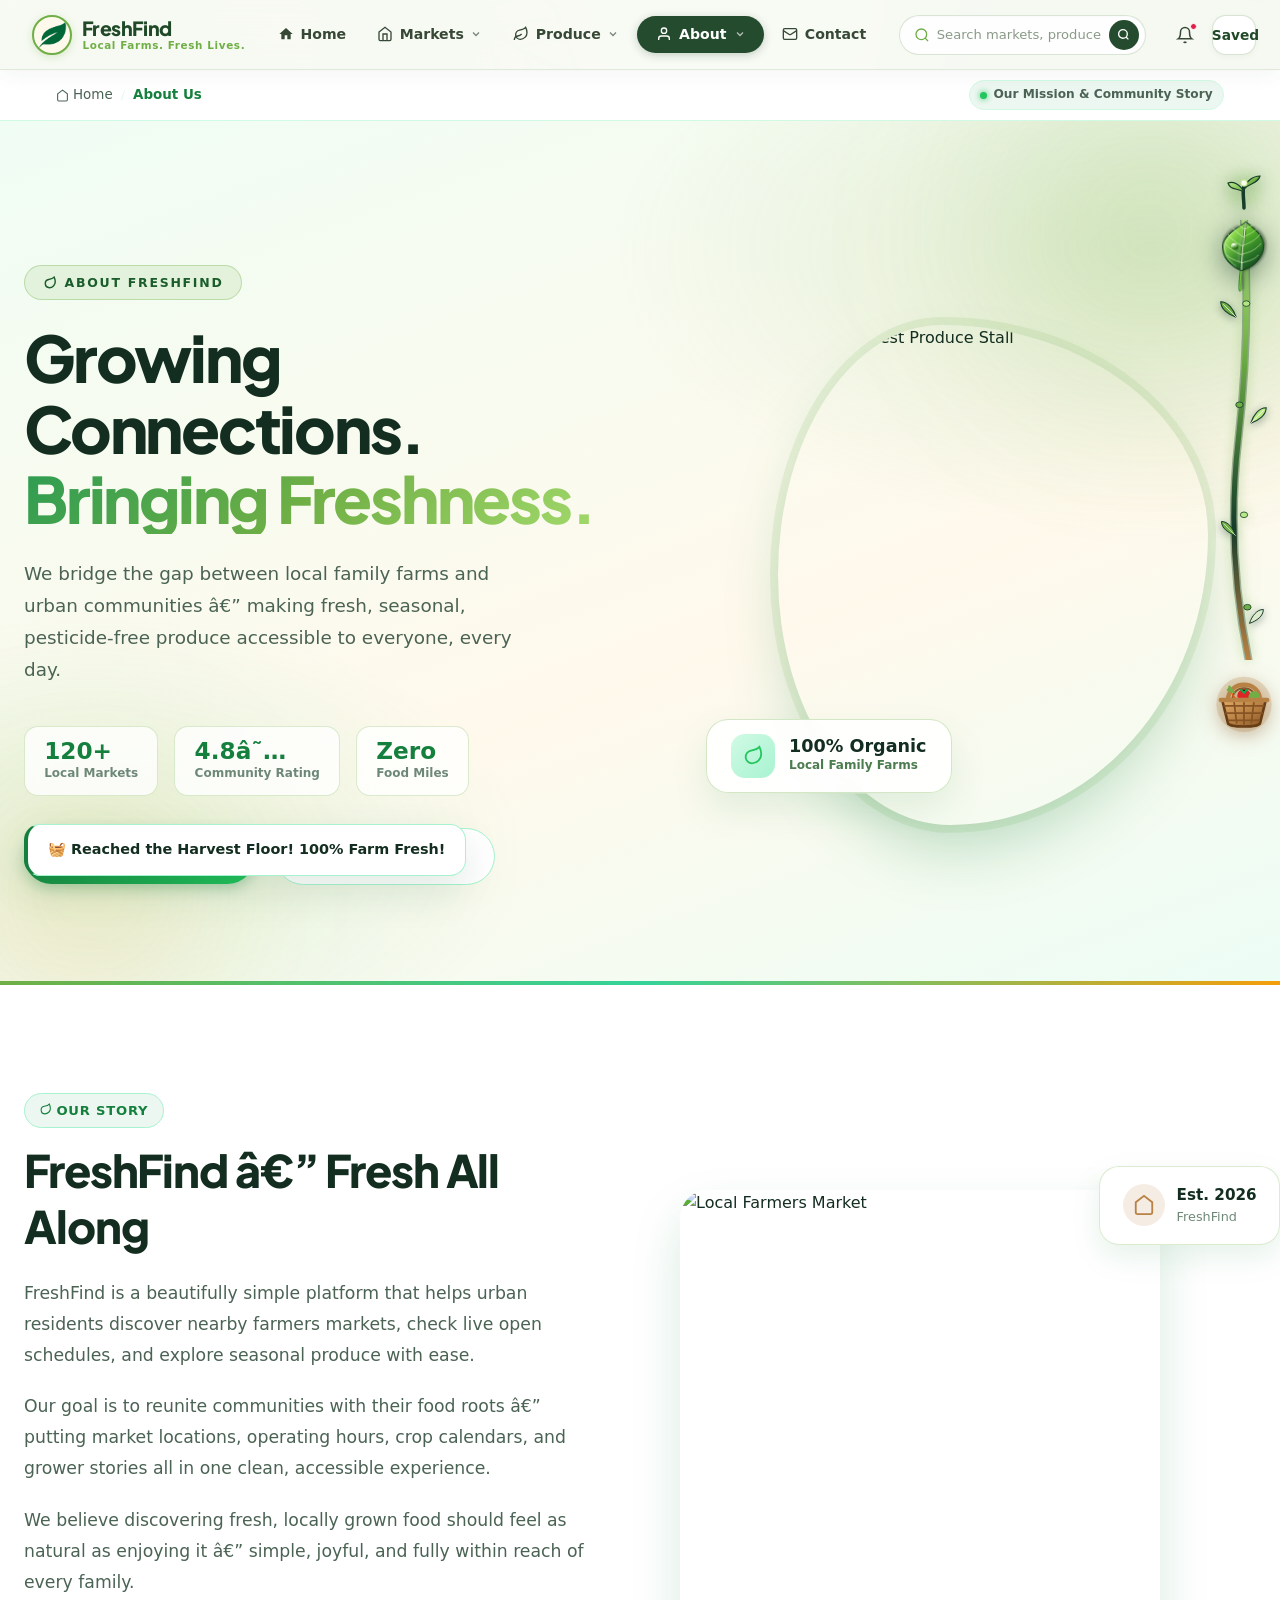
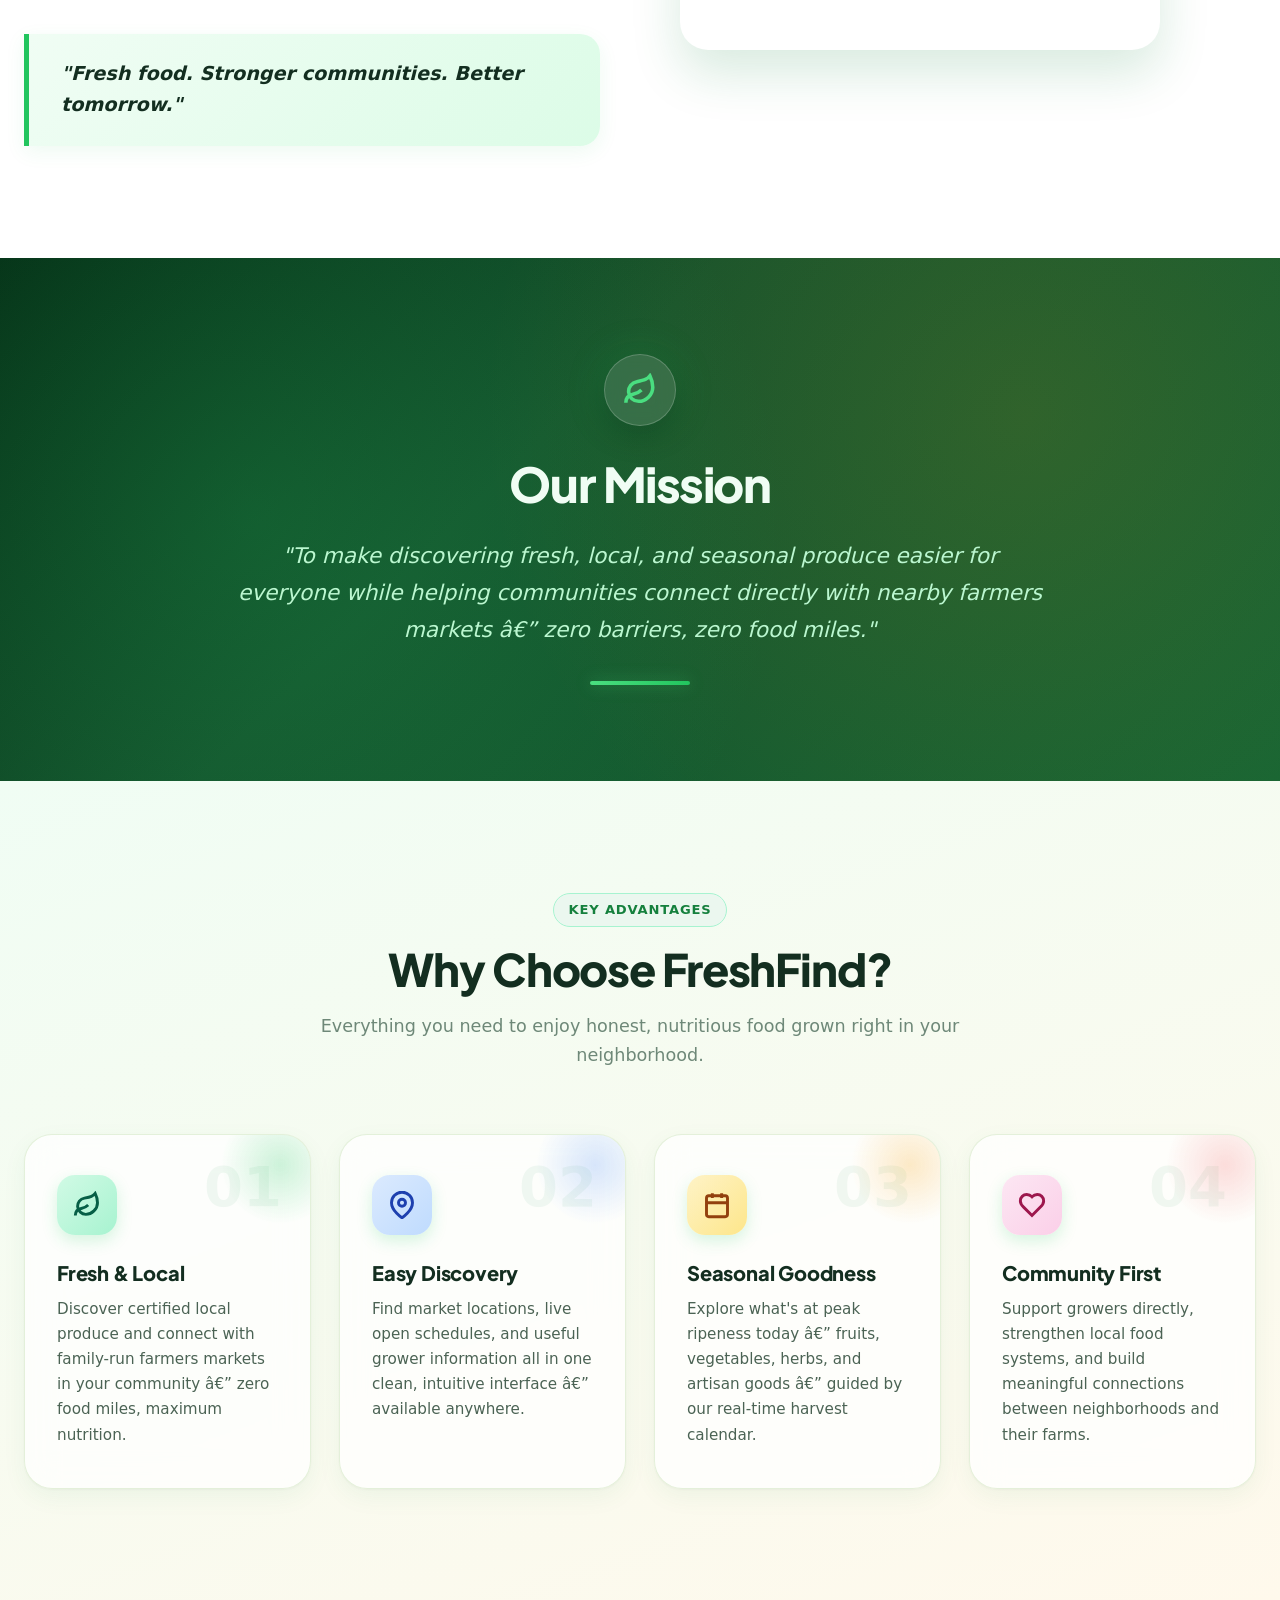
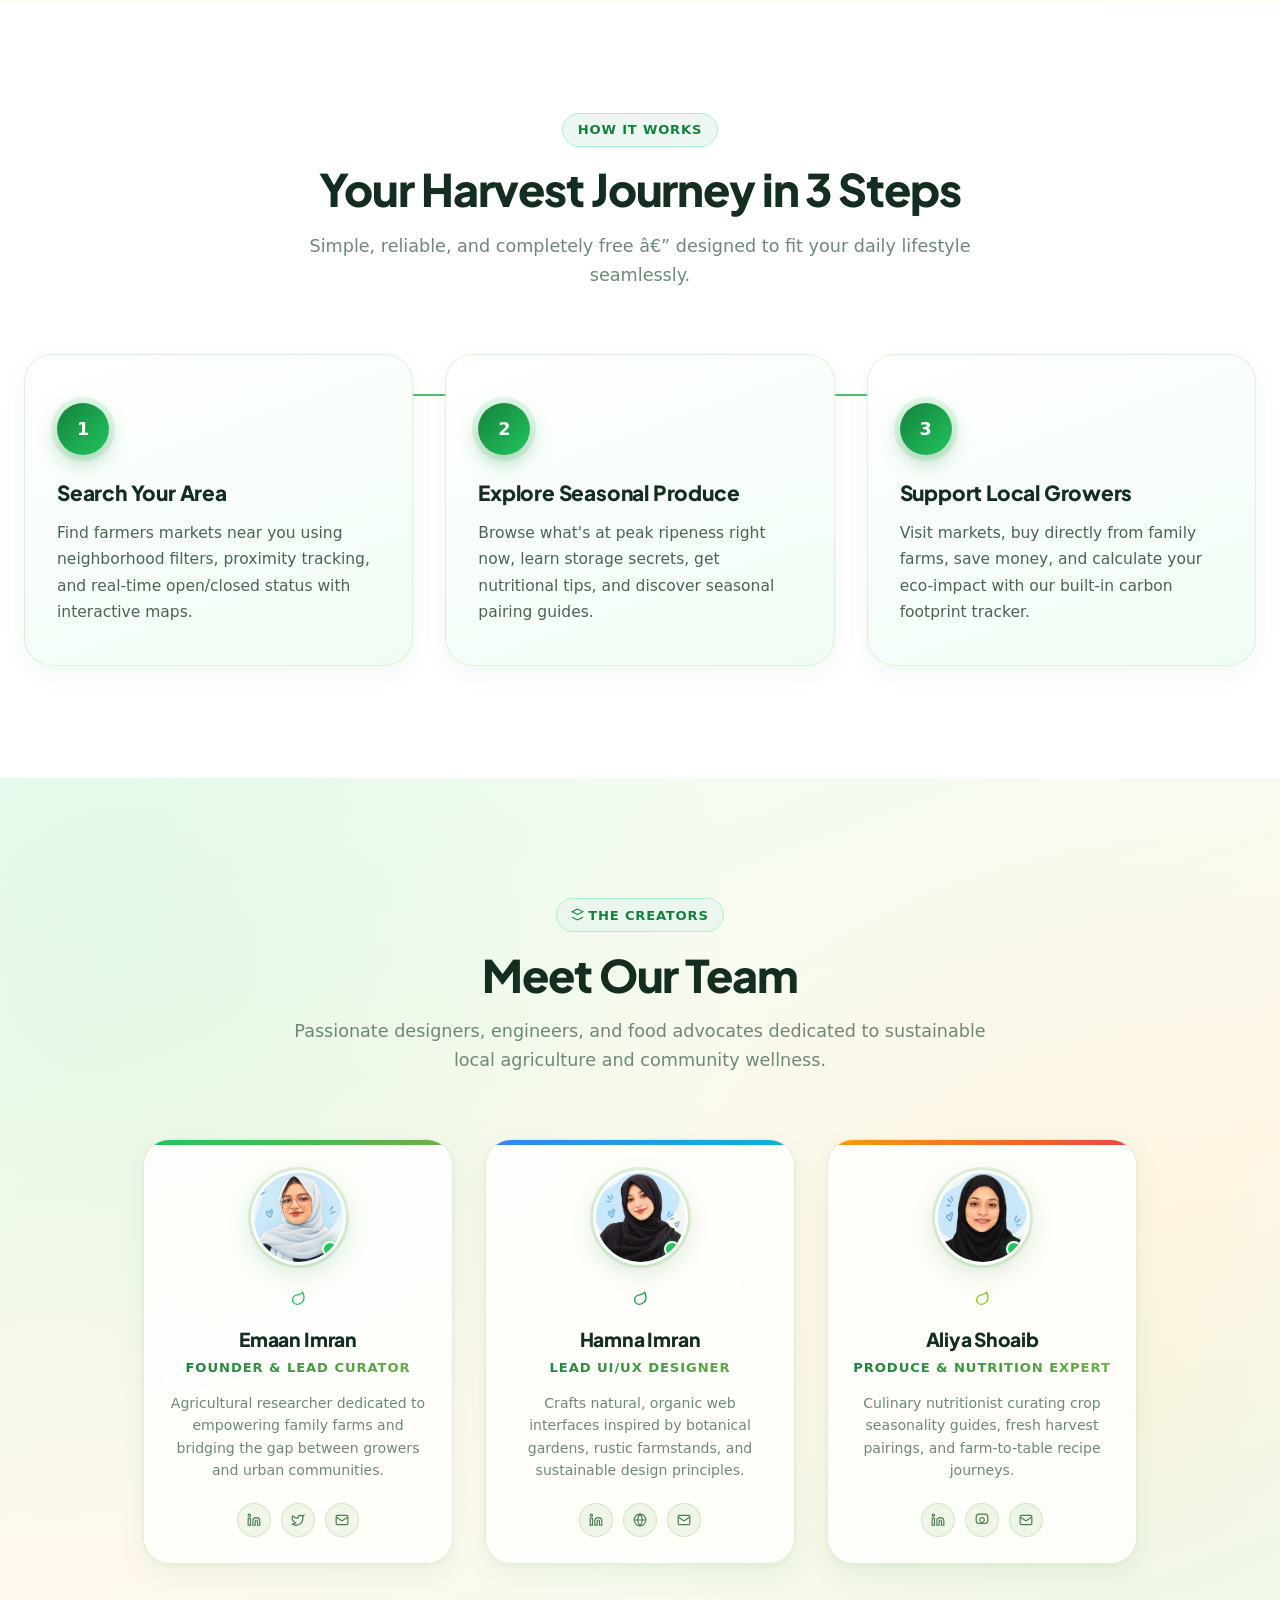
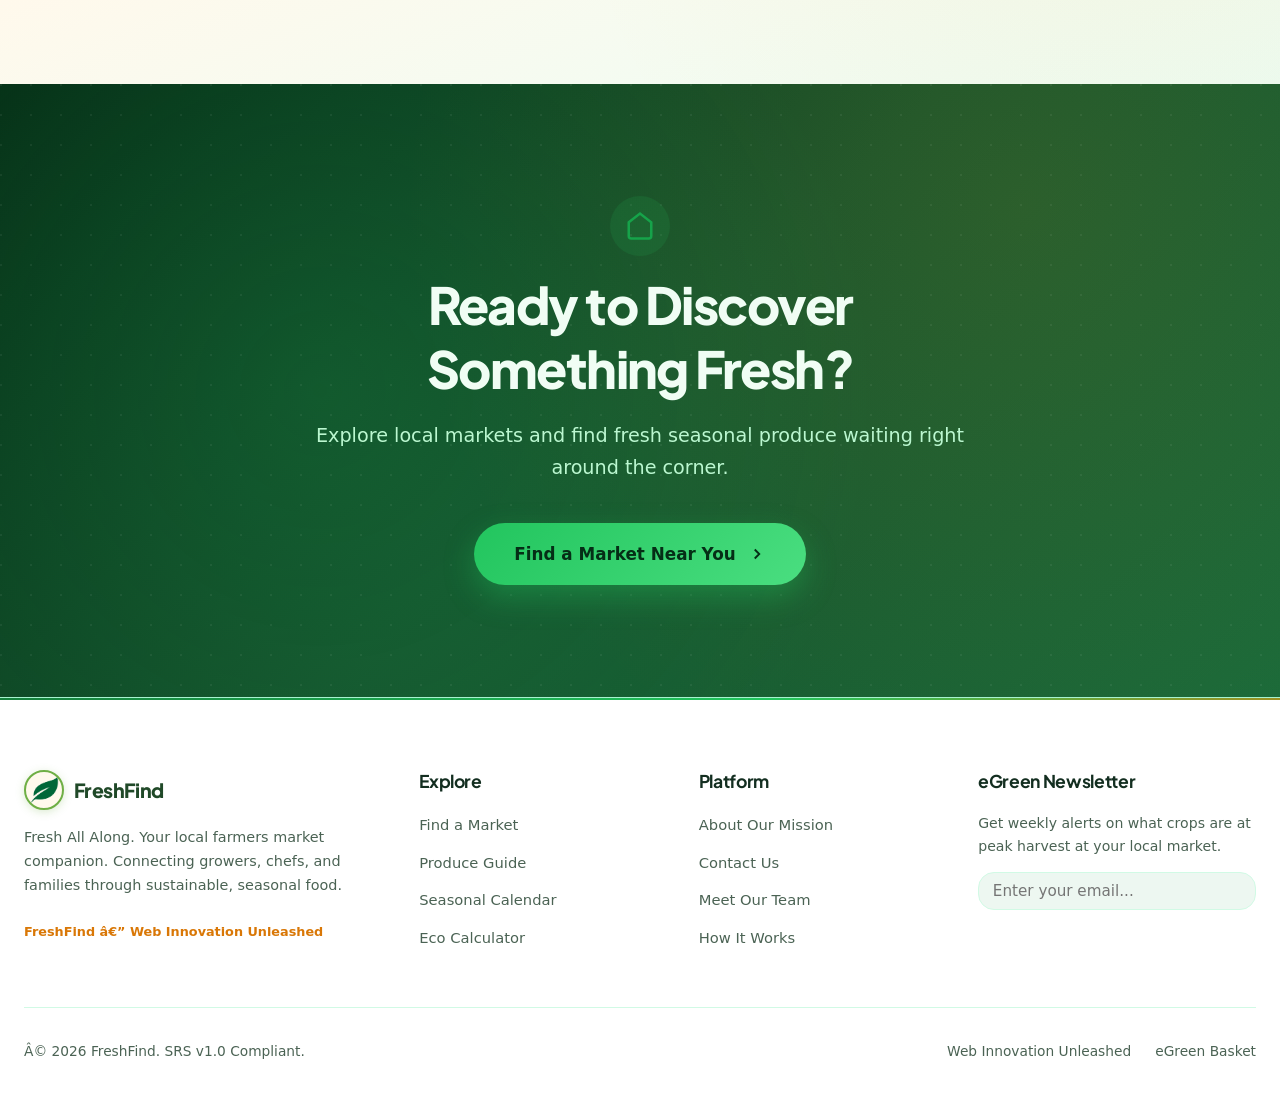
==== commit 61ee027b: "fix: responsive design, sticky navbar, mobile menu, intro animation, save icon - Fix intro animation" ====
--- a/about.html
+++ b/about.html
@@ -1,9 +1,9 @@
-<!DOCTYPE html>
+﻿<!DOCTYPE html>
 <html lang="en" data-theme="light">
 <head>
   <meta charset="UTF-8">
   <meta name="viewport" content="width=device-width, initial-scale=1.0">
-  <title>About Us — FreshFind | Fresh All Along</title>
+  <title>About Us â€” FreshFind | Fresh All Along</title>
   <meta name="description" content="FreshFind connects communities with local farmers markets. Discover our mission, story, team, and how we make fresh produce accessible to everyone.">
   <link rel="icon" type="image/png" href="assets/images/freshfind_logo.png">
   <link rel="preconnect" href="https://fonts.googleapis.com">
@@ -20,7 +20,7 @@
   <div class="bg-ambient-orb bg-ambient-orb-1" aria-hidden="true"></div>
   <div class="bg-ambient-orb bg-ambient-orb-2" aria-hidden="true"></div>
 
-  <!-- ── NAVBAR ── -->
+  <!-- â”€â”€ NAVBAR â”€â”€ -->
   <header class="site-header-wrapper">
     <div class="site-navbar-capsule">
       <a href="index.html#home" class="brand-logo" id="brandLogoLink" title="FreshFind">
@@ -93,7 +93,7 @@
         <!-- Saved Bookmarks Pill -->
         <button id="navCartBtn" class="nav-cart-pill-btn" title="Saved Bookmarks" aria-label="Saved Bookmarks">
           <svg viewBox="0 0 24 24" width="18" height="18" fill="none" stroke="currentColor" stroke-width="2" stroke-linecap="round" stroke-linejoin="round">
-            <path d="M19 14c1.49-1.46 3-3.21 3-5.5A5.5 5.5 0 0 0 16.5 3c-1.76 0-3 .5-4.5 2-1.5-1.5-2.74-2-4.5-2A5.5 5.5 0 0 0 2 8.5c0 2.3 1.5 4.05 3 5.5l7 7Z"/>
+            <path d="M19 21l-7-5-7 5V5a2 2 0 0 1 2-2h10a2 2 0 0 1 2 2z"/>
           </svg>
           <span class="nav-cart-label">Saved</span>
           <span id="headerBookmarkBadge" class="nav-cart-badge">0</span>
@@ -129,7 +129,7 @@
 
   <main>
 
-    <!-- ══ A: HERO ══ -->
+    <!-- â•â• A: HERO â•â• -->
     <section class="about-hero">
       <div class="container">
         <div class="about-hero-grid">
@@ -142,11 +142,11 @@
               Growing Connections.<br><span>Bringing Freshness.</span>
             </h1>
             <p class="about-hero-desc">
-              We bridge the gap between local family farms and urban communities — making fresh, seasonal, pesticide-free produce accessible to everyone, every day.
+              We bridge the gap between local family farms and urban communities â€” making fresh, seasonal, pesticide-free produce accessible to everyone, every day.
             </p>
             <div class="about-hero-stats">
               <div class="hero-stat-pill"><strong>120+</strong><span>Local Markets</span></div>
-              <div class="hero-stat-pill"><strong>4.8★</strong><span>Community Rating</span></div>
+              <div class="hero-stat-pill"><strong>4.8â˜…</strong><span>Community Rating</span></div>
               <div class="hero-stat-pill"><strong>Zero</strong><span>Food Miles</span></div>
             </div>
             <div class="about-hero-actions" style="margin-top:2rem;">
@@ -176,16 +176,16 @@
       </div>
     </section>
 
-    <!-- ══ B: STORY ══ -->
+    <!-- â•â• B: STORY â•â• -->
     <section class="about-story-section">
       <div class="container">
         <div class="about-story-grid">
           <div class="about-story-content reveal-up">
             <span class="section-tag" style="margin-bottom:0.9rem;display:inline-block;"><svg viewBox="0 0 24 24" width="13" height="13" fill="none" stroke="currentColor" stroke-width="2" style="vertical-align:-1px;margin-right:4px;"><path d="M11 20A7 7 0 0 1 9.8 6.1C15.5 5 17 4.48 19 2c1 2 2 4.18 2 8 0 5.5-4.78 10-10 10Z"/></svg>OUR STORY</span>
-            <h2>FreshFind — Fresh All Along</h2>
+            <h2>FreshFind â€” Fresh All Along</h2>
             <p class="about-story-p">FreshFind is a beautifully simple platform that helps urban residents discover nearby farmers markets, check live open schedules, and explore seasonal produce with ease.</p>
-            <p class="about-story-p">Our goal is to reunite communities with their food roots — putting market locations, operating hours, crop calendars, and grower stories all in one clean, accessible experience.</p>
-            <p class="about-story-p">We believe discovering fresh, locally grown food should feel as natural as enjoying it — simple, joyful, and fully within reach of every family.</p>
+            <p class="about-story-p">Our goal is to reunite communities with their food roots â€” putting market locations, operating hours, crop calendars, and grower stories all in one clean, accessible experience.</p>
+            <p class="about-story-p">We believe discovering fresh, locally grown food should feel as natural as enjoying it â€” simple, joyful, and fully within reach of every family.</p>
             <div class="about-quote-highlight">
               "Fresh food. Stronger communities. Better tomorrow."
             </div>
@@ -204,7 +204,7 @@
       </div>
     </section>
 
-    <!-- ══ C: MISSION BANNER ══ -->
+    <!-- â•â• C: MISSION BANNER â•â• -->
     <section class="about-mission-section">
       <div class="container">
         <div class="about-mission-inner reveal-up">
@@ -213,14 +213,14 @@
           </div>
           <h2 class="about-mission-heading">Our Mission</h2>
           <p class="about-mission-text">
-            "To make discovering fresh, local, and seasonal produce easier for everyone while helping communities connect directly with nearby farmers markets — zero barriers, zero food miles."
+            "To make discovering fresh, local, and seasonal produce easier for everyone while helping communities connect directly with nearby farmers markets â€” zero barriers, zero food miles."
           </p>
           <div class="about-curved-divider"></div>
         </div>
       </div>
     </section>
 
-    <!-- ══ D: WHY CHOOSE (4 FEATURE CARDS) ══ -->
+    <!-- â•â• D: WHY CHOOSE (4 FEATURE CARDS) â•â• -->
     <section class="about-features-section">
       <div class="container">
         <div class="about-section-header reveal-up">
@@ -235,7 +235,7 @@
               <svg width="28" height="28" viewBox="0 0 24 24" fill="none" stroke="currentColor" stroke-width="2.5"><path d="M11 20A7 7 0 0 1 9.8 6.1C15.5 5 17 4.48 19 2c1 2 2 4.18 2 8 0 5.5-4.78 10-10 10Z"/><path d="M2 21c0-3 1.85-5.36 5.08-6C9.5 14.52 12 13 13 12"/></svg>
             </div>
             <h3>Fresh &amp; Local</h3>
-            <p>Discover certified local produce and connect with family-run farmers markets in your community — zero food miles, maximum nutrition.</p>
+            <p>Discover certified local produce and connect with family-run farmers markets in your community â€” zero food miles, maximum nutrition.</p>
           </div>
           <div class="feature-pill-card reveal-up delay-2">
             <div class="feature-card-number">02</div>
@@ -243,7 +243,7 @@
               <svg width="28" height="28" viewBox="0 0 24 24" fill="none" stroke="currentColor" stroke-width="2.5"><path d="M21 10c0 7-9 13-9 13s-9-6-9-13a9 9 0 0 1 18 0z"/><circle cx="12" cy="10" r="3"/></svg>
             </div>
             <h3>Easy Discovery</h3>
-            <p>Find market locations, live open schedules, and useful grower information all in one clean, intuitive interface — available anywhere.</p>
+            <p>Find market locations, live open schedules, and useful grower information all in one clean, intuitive interface â€” available anywhere.</p>
           </div>
           <div class="feature-pill-card reveal-up delay-3">
             <div class="feature-card-number">03</div>
@@ -251,7 +251,7 @@
               <svg width="28" height="28" viewBox="0 0 24 24" fill="none" stroke="currentColor" stroke-width="2.5"><rect x="3" y="4" width="18" height="18" rx="2" ry="2"/><line x1="16" y1="2" x2="16" y2="6"/><line x1="8" y1="2" x2="8" y2="6"/><line x1="3" y1="10" x2="21" y2="10"/></svg>
             </div>
             <h3>Seasonal Goodness</h3>
-            <p>Explore what's at peak ripeness today — fruits, vegetables, herbs, and artisan goods — guided by our real-time harvest calendar.</p>
+            <p>Explore what's at peak ripeness today â€” fruits, vegetables, herbs, and artisan goods â€” guided by our real-time harvest calendar.</p>
           </div>
           <div class="feature-pill-card reveal-up delay-4">
             <div class="feature-card-number">04</div>
@@ -265,13 +265,13 @@
       </div>
     </section>
 
-    <!-- ══ E: HOW IT WORKS ══ -->
+    <!-- â•â• E: HOW IT WORKS â•â• -->
     <section class="about-how-section" id="how-it-works">
       <div class="container">
         <div class="about-section-header reveal-up">
           <span class="section-tag" style="margin-bottom:0.9rem;display:inline-block;">HOW IT WORKS</span>
           <h2>Your Harvest Journey in 3 Steps</h2>
-          <p>Simple, reliable, and completely free — designed to fit your daily lifestyle seamlessly.</p>
+          <p>Simple, reliable, and completely free â€” designed to fit your daily lifestyle seamlessly.</p>
         </div>
         <div class="how-steps-grid">
           <div class="step-card reveal-up delay-1">
@@ -293,7 +293,7 @@
       </div>
     </section>
 
-    <!-- ══ F: OUR TEAM ══ -->
+    <!-- â•â• F: OUR TEAM â•â• -->
     <section class="about-team-section" id="team">
       <div class="container">
         <div class="about-section-header reveal-up">
@@ -375,7 +375,7 @@
       </div>
     </section>
 
-    <!-- ══ G: CTA ══ -->
+    <!-- â•â• G: CTA â•â• -->
     <section class="about-cta-section">
       <div class="container">
         <div class="about-cta-inner reveal-up">
@@ -402,7 +402,7 @@
             <span class="brand-name">FreshFind</span>
           </div>
           <p style="font-size:0.9rem;line-height:1.65;margin-bottom:1.25rem;">Fresh All Along. Your local farmers market companion. Connecting growers, chefs, and families through sustainable, seasonal food.</p>
-          <span style="font-size:0.8rem;font-weight:700;color:var(--accent);">FreshFind — Web Innovation Unleashed</span>
+          <span style="font-size:0.8rem;font-weight:700;color:var(--accent);">FreshFind â€” Web Innovation Unleashed</span>
         </div>
         <div class="footer-col">
           <h4>Explore</h4>
@@ -429,7 +429,7 @@
         </div>
       </div>
       <div class="footer-bottom">
-        <div>© 2026 FreshFind. SRS v1.0 Compliant.</div>
+        <div>Â© 2026 FreshFind. SRS v1.0 Compliant.</div>
         <div style="display:flex;gap:1.5rem;">
           <span>Web Innovation Unleashed</span>
           <span>eGreen Basket</span>
@@ -448,11 +448,42 @@
     }, { threshold: 0.12, rootMargin: '0px 0px -60px 0px' });
     revealEls.forEach(el => obs.observe(el));
 
-    // Simple mobile menu
-    document.getElementById('mobileMenuToggle')?.addEventListener('click', () => {
-      document.getElementById('mainNav')?.classList.toggle('open');
-    });
+    // Mobile menu toggle with icon swap
+    const _toggle = document.getElementById('mobileMenuToggle');
+    const _nav    = document.getElementById('mainNav');
+    const _hamSVG = `<svg width="22" height="22" viewBox="0 0 24 24" fill="none" stroke="currentColor" stroke-width="2"><line x1="3" y1="12" x2="21" y2="12"/><line x1="3" y1="6" x2="21" y2="6"/><line x1="3" y1="18" x2="21" y2="18"/></svg>`;
+    const _xSVG   = `<svg width="22" height="22" viewBox="0 0 24 24" fill="none" stroke="currentColor" stroke-width="2"><line x1="18" y1="6" x2="6" y2="18"/><line x1="6" y1="6" x2="18" y2="18"/></svg>`;
+    if (_toggle && _nav) {
+      _toggle.addEventListener('click', () => {
+        const open = _nav.classList.toggle('open');
+        _toggle.innerHTML = open ? _xSVG : _hamSVG;
+        _toggle.setAttribute('aria-expanded', open ? 'true' : 'false');
+      });
+      document.addEventListener('click', (e) => {
+        if (!e.target.closest('.site-navbar-capsule') && _nav.classList.contains('open')) {
+          _nav.classList.remove('open');
+          _toggle.innerHTML = _hamSVG;
+          _toggle.setAttribute('aria-expanded', 'false');
+        }
+      });
+      _nav.querySelectorAll('a').forEach(a => {
+        a.addEventListener('click', () => {
+          _nav.classList.remove('open');
+          _toggle.innerHTML = _hamSVG;
+        });
+      });
+    }
+
+    // Sticky scrolled class
+    const _header = document.querySelector('.site-header-wrapper');
+    if (_header) {
+      window.addEventListener('scroll', () => {
+        _header.classList.toggle('scrolled', window.scrollY > 10);
+      }, { passive: true });
+    }
   </script>
   <script src="js/about.bundle.js"></script>
 </body>
 </html>
+
+
--- a/css/components.css
+++ b/css/components.css
@@ -7,10 +7,10 @@
    ========================================================================== */
 .site-header-wrapper {
   position: sticky;
-  top: 42px;
+  top: 0;
   left: 0;
   right: 0;
-  z-index: 1000;
+  z-index: 1001;
   width: 100%;
   padding: 0;
   box-sizing: border-box;
@@ -4046,9 +4046,8 @@
   padding: 0.45rem 1.5rem;
   overflow: hidden;
   box-sizing: border-box;
-  position: sticky;
-  top: 0;
-  z-index: 1002;
+  position: relative;
+  z-index: 1;
   font-size: 0.84rem;
   color: #e2e8f0;
 }
--- a/css/responsive.css
+++ b/css/responsive.css
@@ -40,46 +40,98 @@
 /* Mobile & Tablet Screens for Floating Capsule Navbar */
 @media (max-width: 992px) {
   .site-header-wrapper {
-    top: 38px;
-    padding: 0 0.65rem;
+    top: 0;
+    padding: 0;
   }
 
   .site-navbar-capsule {
-    height: 56px;
-    padding: 0 0.85rem;
+    height: 58px;
+    padding: 0 1rem;
   }
 
   .main-nav {
     position: fixed;
-    top: 94px;
-    left: 1rem;
-    right: 1rem;
+    top: 58px;
+    left: 0.75rem;
+    right: 0.75rem;
     background: rgba(255, 255, 255, 0.98);
-    backdrop-filter: blur(18px);
+    backdrop-filter: blur(20px);
+    -webkit-backdrop-filter: blur(20px);
     border: 1.5px solid rgba(220, 232, 214, 0.9);
-    border-radius: 24px;
-    padding: 1.5rem;
+    border-radius: 20px;
+    padding: 1.25rem;
     flex-direction: column;
     align-items: stretch;
-    gap: 0.65rem;
-    box-shadow: 0 20px 45px rgba(36, 75, 46, 0.15);
-    transform: translateY(-130%);
-    transition: transform 0.35s cubic-bezier(0.34, 1.56, 0.64, 1);
-    z-index: 999;
+    gap: 0.5rem;
+    box-shadow: 0 20px 50px rgba(36, 75, 46, 0.18);
+    transform: translateY(-120%) scale(0.98);
+    opacity: 0;
+    visibility: hidden;
+    transition: transform 0.35s cubic-bezier(0.34, 1.56, 0.64, 1),
+                opacity 0.3s ease,
+                visibility 0.3s ease;
+    z-index: 1000;
   }
 
   .main-nav.open {
-    transform: translateY(0);
+    transform: translateY(0) scale(1);
+    opacity: 1;
+    visibility: visible;
   }
 
   .mobile-menu-toggle {
     display: flex;
     align-items: center;
     justify-content: center;
+    width: 38px;
+    height: 38px;
+    border-radius: 10px;
+    background: rgba(240, 253, 244, 0.8);
+    border: 1px solid rgba(220, 232, 214, 0.7);
+    color: #244B2E;
+    transition: all 0.2s ease;
+  }
+
+  .mobile-menu-toggle.active {
+    background: #244B2E;
+    color: #ffffff;
+    border-color: #244B2E;
   }
 
   .nav-search-bar {
     display: none;
+  }
+
+  /* Mobile nav links style improvements */
+  .main-nav .nav-item-link,
+  .main-nav .nav-item-pill {
+    padding: 0.7rem 1rem;
+    border-radius: 12px;
+    font-size: 0.92rem;
+  }
+
+  .main-nav .nav-dropdown-menu {
+    position: static;
+    transform: none;
+    opacity: 1;
+    visibility: visible;
+    pointer-events: auto;
+    box-shadow: none;
+    border: 1px solid rgba(220, 232, 214, 0.6);
+    border-radius: 12px;
+    margin-top: 0.35rem;
+    padding: 0.4rem;
+    background: rgba(240, 253, 244, 0.6);
+  }
+
+  .nav-dropdown-wrap:hover .nav-dropdown-menu,
+  .nav-dropdown-wrap .nav-dropdown-menu {
+    display: none;
+  }
+
+  .nav-dropdown-wrap:focus-within .nav-dropdown-menu,
+  .nav-dropdown-wrap.open .nav-dropdown-menu {
+    display: flex;
   }
 }
 
@@ -402,3 +454,151 @@
     margin-bottom: 2rem;
   }
 }
+
+/* ==========================================================================
+   COMPREHENSIVE MOBILE RESPONSIVE IMPROVEMENTS
+   ========================================================================== */
+
+/* Hide live ticker on small screens to save space */
+@media (max-width: 600px) {
+  .top-live-ticker-wrap {
+    display: none !important;
+  }
+}
+
+/* Hero section mobile fixes */
+@media (max-width: 768px) {
+  .hero {
+    min-height: 85vh;
+  }
+
+  .hero-content h1 {
+    font-size: clamp(1.9rem, 7vw, 2.6rem);
+  }
+
+  .hero-content .sub {
+    font-size: 0.95rem;
+  }
+
+  .cta-row {
+    flex-wrap: wrap;
+    gap: 0.65rem;
+  }
+
+  .btn-hero-primary,
+  .btn-hero-secondary {
+    width: 100%;
+    justify-content: center;
+    text-align: center;
+  }
+
+  .hero-stats-ribbon {
+    gap: 1rem;
+    flex-wrap: wrap;
+  }
+
+  .section {
+    padding: 3rem 0;
+  }
+
+  .section-title-wrap {
+    margin-bottom: 2rem;
+  }
+
+  /* Market card label/text responsive */
+  .market-card-name {
+    font-size: 0.95rem;
+  }
+
+  /* Nav cart pill - hide label on small screens */
+  .nav-cart-label {
+    display: none;
+  }
+
+  .nav-cart-pill-btn {
+    width: 38px;
+    height: 38px;
+    border-radius: 10px;
+    padding: 0;
+  }
+
+  /* Breadcrumb simplification */
+  .breadcrumb-status-pill {
+    display: none;
+  }
+}
+
+@media (max-width: 480px) {
+  .section {
+    padding: 2.5rem 0;
+  }
+
+  .container {
+    padding-left: 1rem;
+    padding-right: 1rem;
+  }
+
+  /* Stack about page hero */
+  .about-hero-grid {
+    grid-template-columns: 1fr !important;
+    gap: 2rem;
+  }
+
+  .about-hero-visual {
+    display: none;
+  }
+
+  /* Season calendar card stacking */
+  .season-tab-btn {
+    padding: 0.5rem 0.7rem;
+    font-size: 0.78rem;
+  }
+
+  /* Eco calculator */
+  .eco-input-grid {
+    grid-template-columns: 1fr !important;
+  }
+
+  /* Footer */
+  .footer-grid {
+    grid-template-columns: 1fr !important;
+    gap: 2rem;
+  }
+
+  .footer-bottom {
+    flex-direction: column;
+    gap: 0.75rem;
+    text-align: center;
+  }
+}
+
+/* Ensure modals work on mobile */
+@media (max-width: 600px) {
+  .modal-panel,
+  .market-detail-panel {
+    width: 100vw !important;
+    max-width: 100vw !important;
+    height: 100vh !important;
+    max-height: 100vh !important;
+    border-radius: 0 !important;
+    top: 0 !important;
+    left: 0 !important;
+    right: 0 !important;
+    bottom: 0 !important;
+  }
+}
+
+/* Intro overlay responsive (only shown on first visit) */
+@media (max-width: 600px) {
+  .intro-action-card {
+    left: 0.75rem;
+    right: 0.75rem;
+    bottom: 1rem;
+    padding: 1.25rem;
+  }
+
+  .intro-action-heading {
+    font-size: 1.4rem;
+  }
+}
+
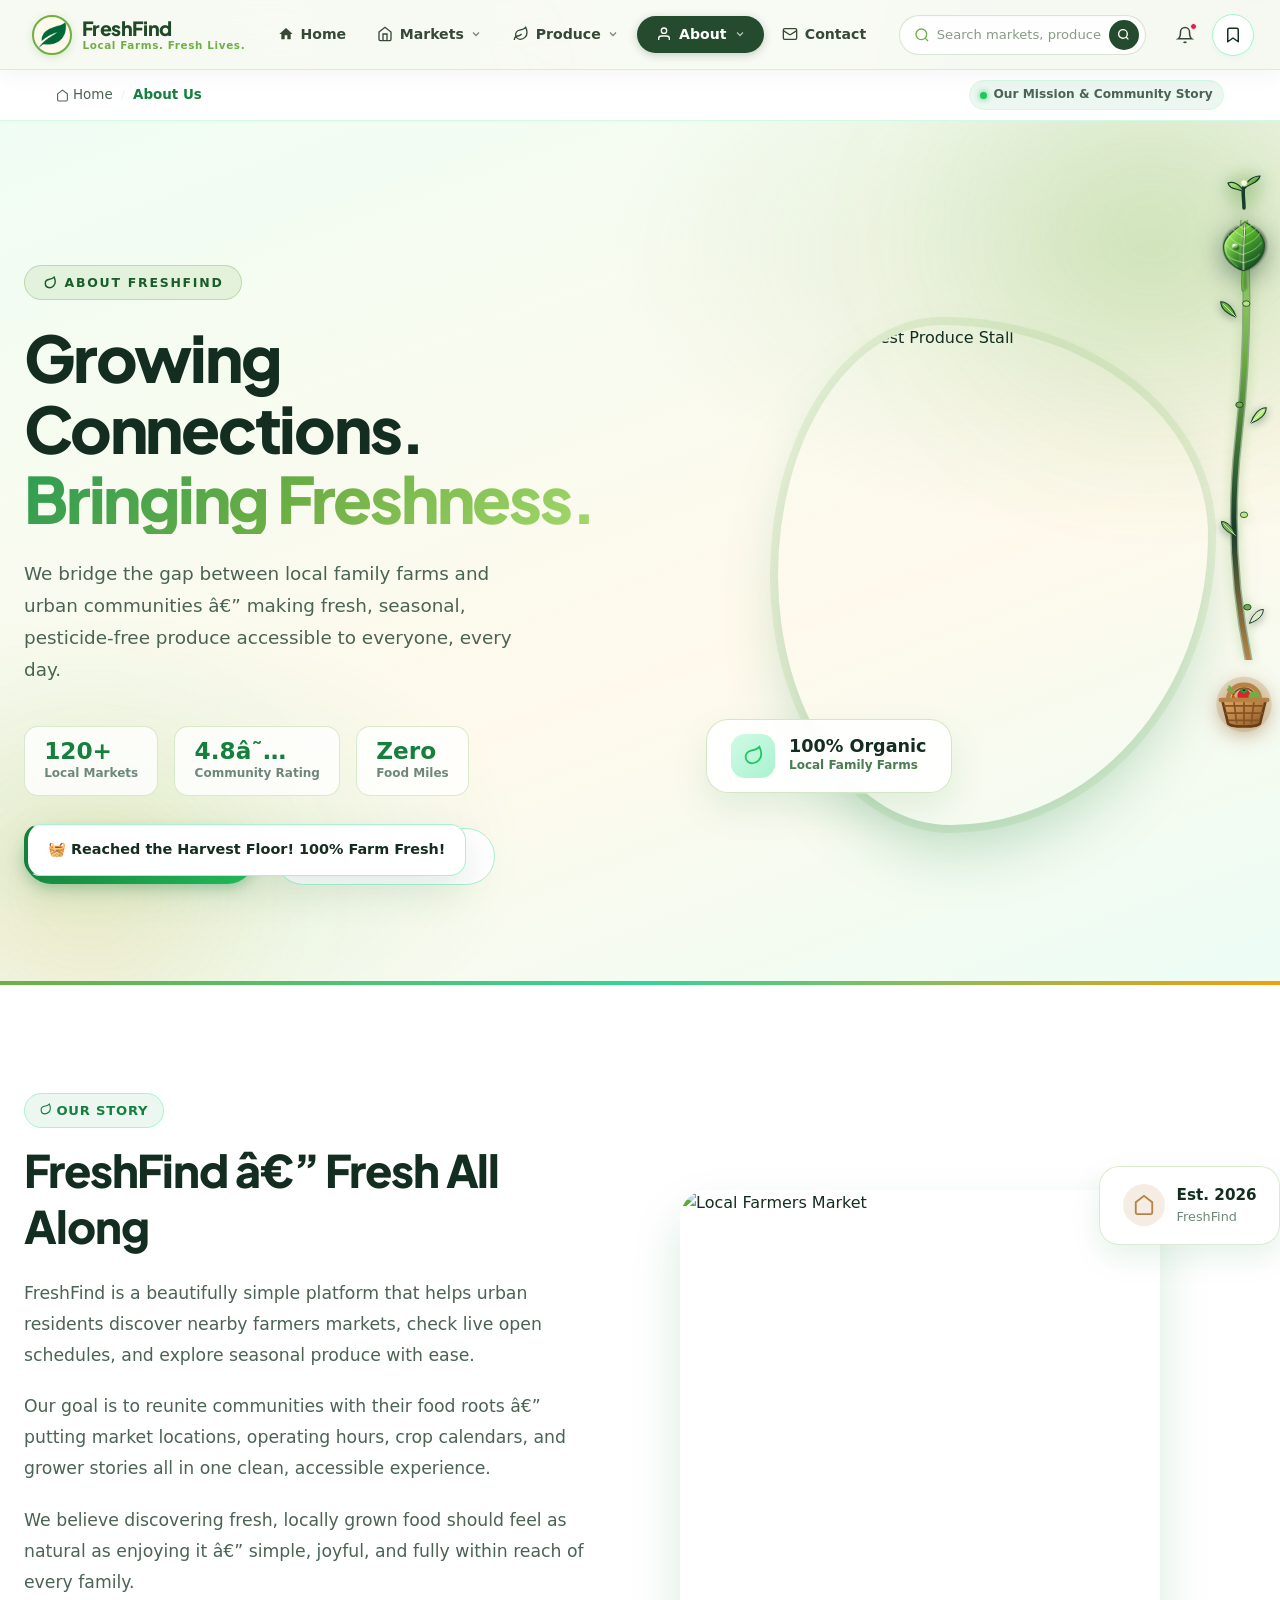
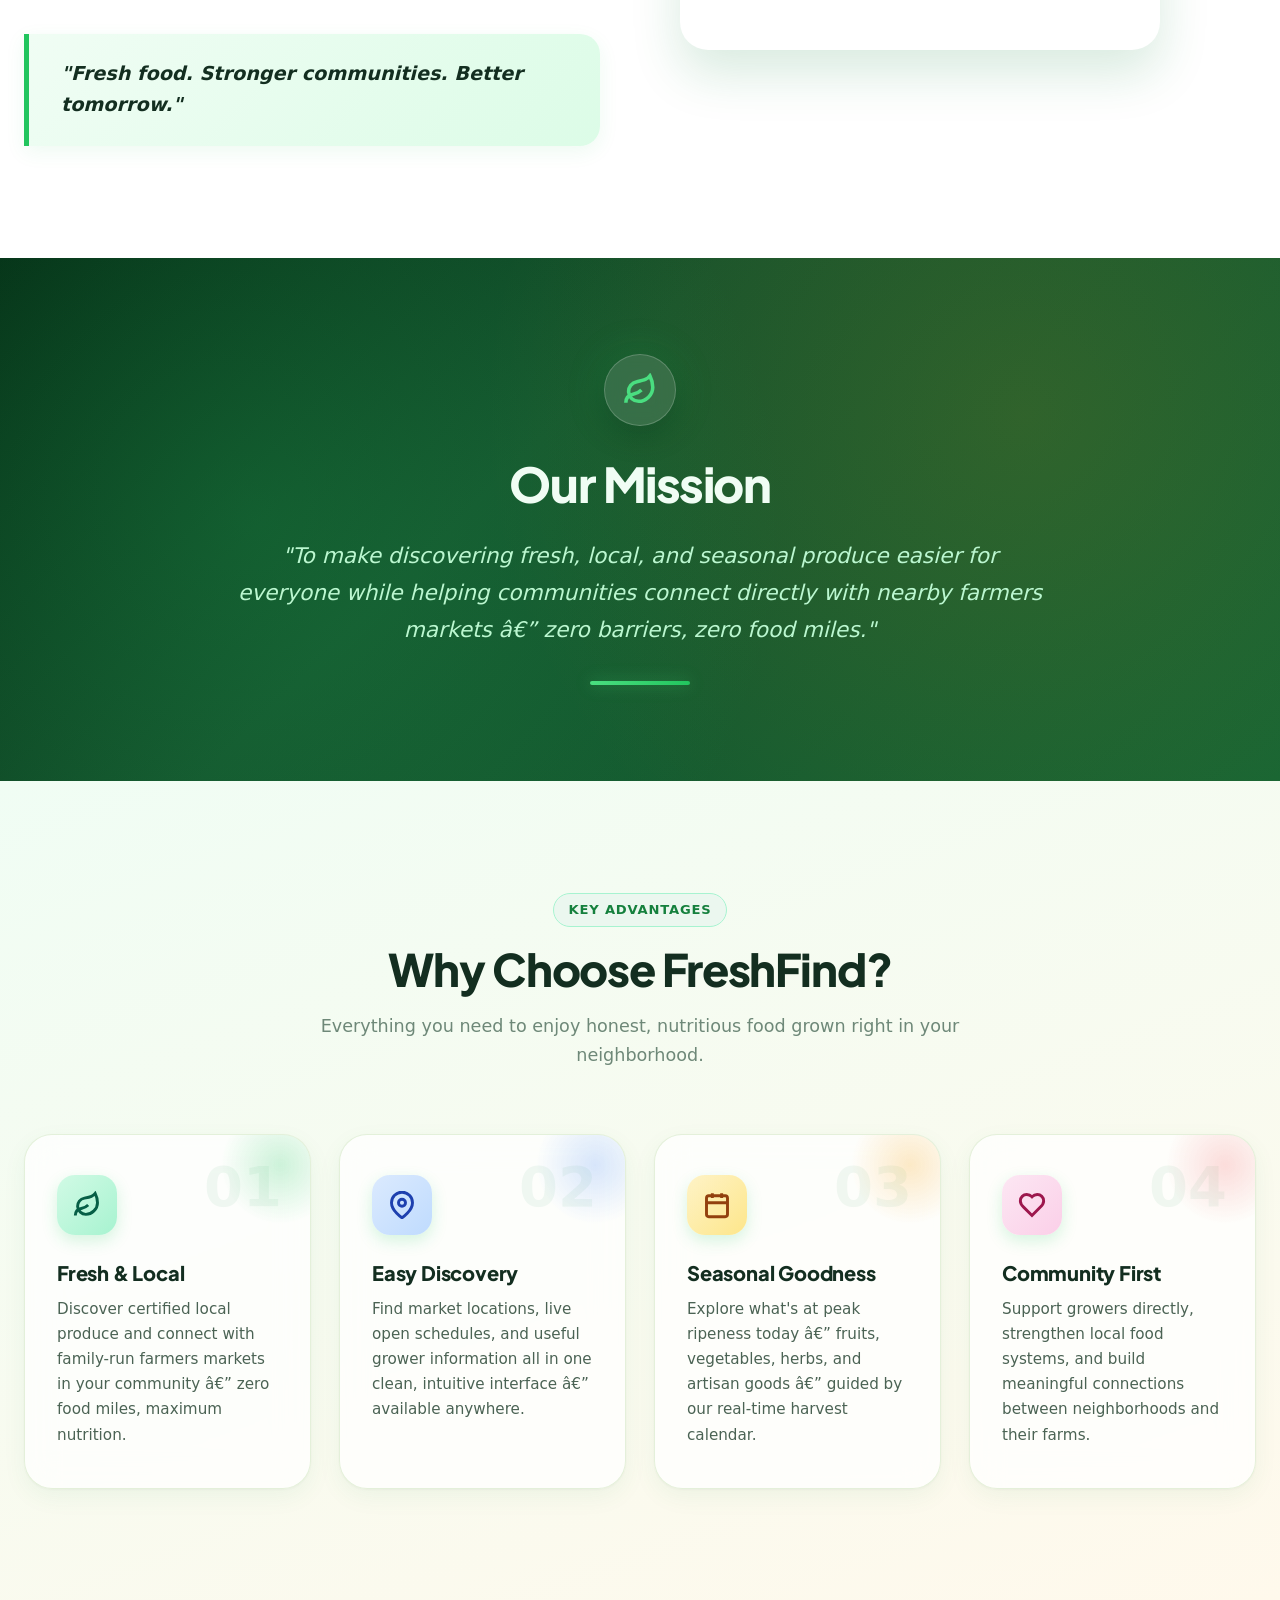
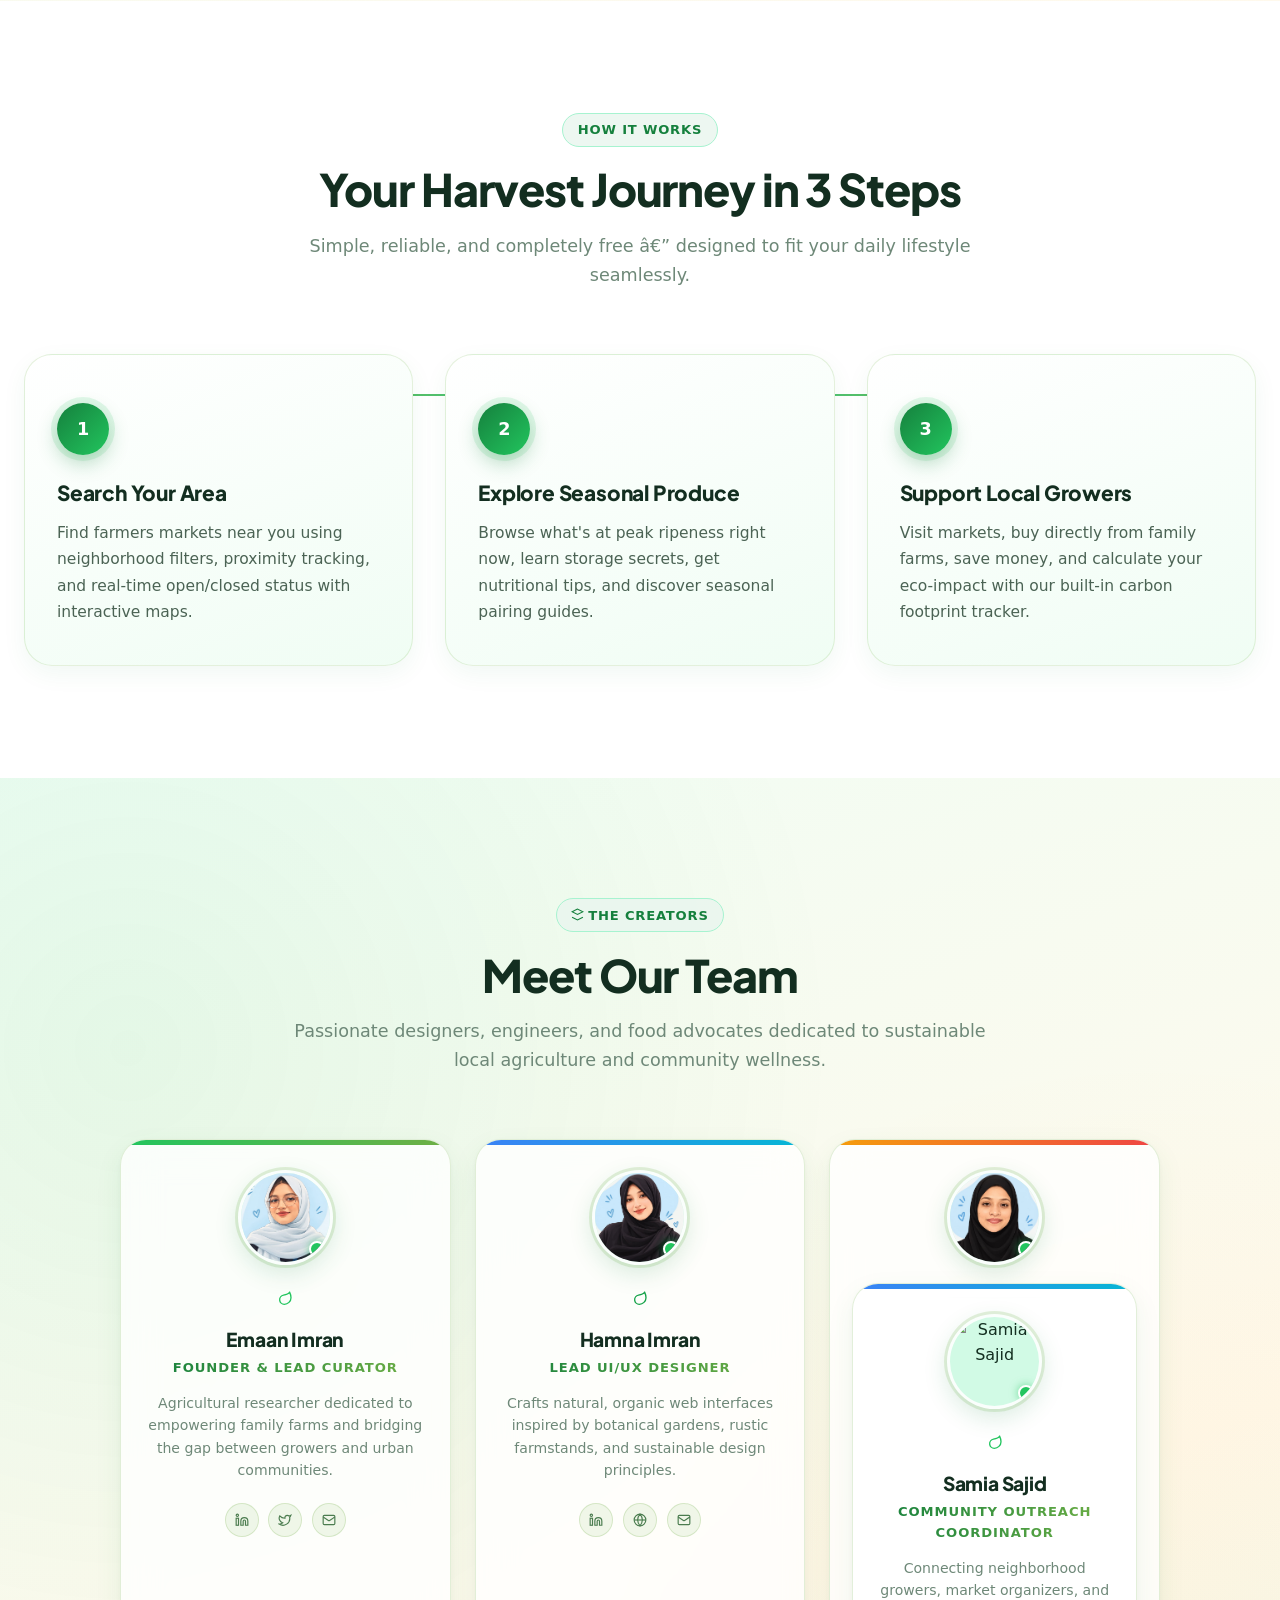
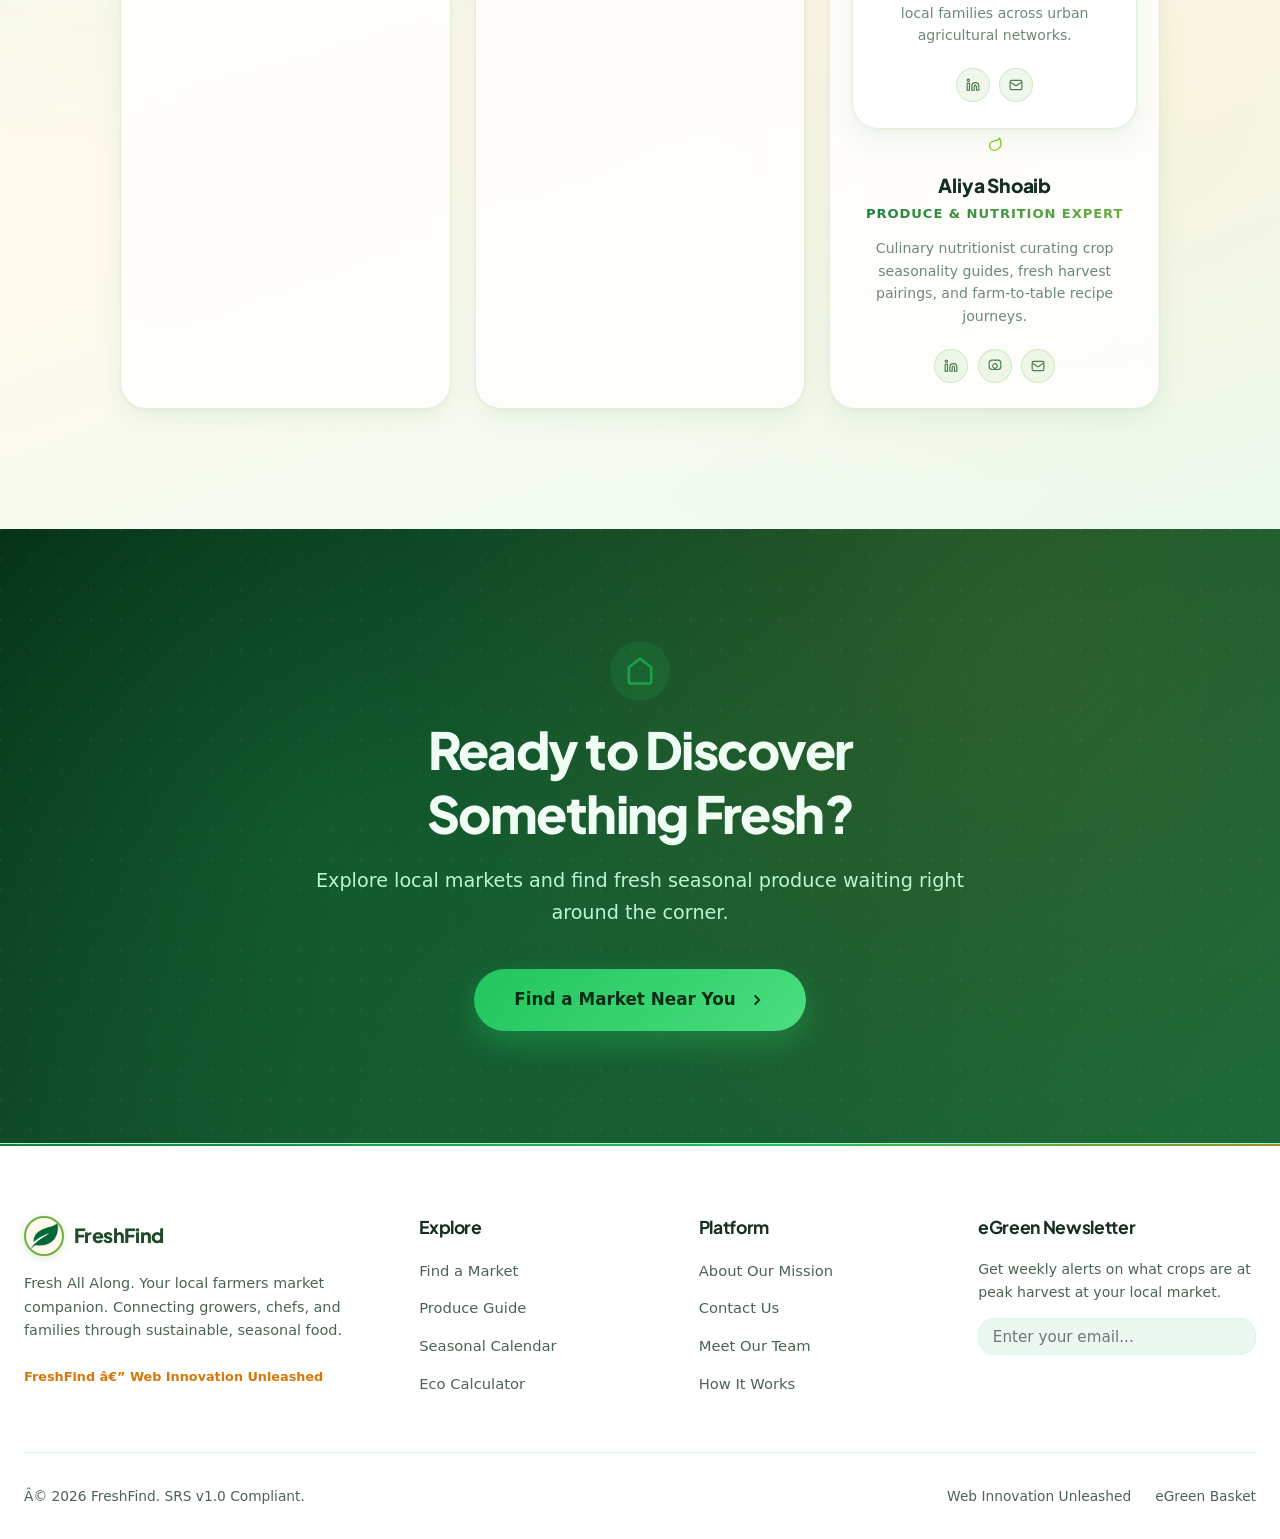
==== commit 58b279ed: "fix: navbar search for city/fruit/veg, bookmark icon button, and 4 team photos on contact page" ====
--- a/about.html
+++ b/about.html
@@ -91,12 +91,11 @@
         </button>
 
         <!-- Saved Bookmarks Pill -->
-        <button id="navCartBtn" class="nav-cart-pill-btn" title="Saved Bookmarks" aria-label="Saved Bookmarks">
+        <button id="navCartBtn" class="nav-icon-circle-btn nav-bookmark-icon-btn" title="Saved Bookmarks" aria-label="Saved Bookmarks">
           <svg viewBox="0 0 24 24" width="18" height="18" fill="none" stroke="currentColor" stroke-width="2" stroke-linecap="round" stroke-linejoin="round">
             <path d="M19 21l-7-5-7 5V5a2 2 0 0 1 2-2h10a2 2 0 0 1 2 2z"/>
           </svg>
-          <span class="nav-cart-label">Saved</span>
-          <span id="headerBookmarkBadge" class="nav-cart-badge">0</span>
+          <span id="headerBookmarkBadge" class="nav-bookmark-badge">0</span>
         </button>
 
         <!-- Mobile Toggle -->
@@ -301,7 +300,7 @@
           <h2>Meet Our Team</h2>
           <p>Passionate designers, engineers, and food advocates dedicated to sustainable local agriculture and community wellness.</p>
         </div>
-        <div class="team-grid-3">
+        <div class="team-grid-4" style="display:grid; grid-template-columns:repeat(auto-fit, minmax(220px, 1fr)); gap:1.5rem;">
 
           <!-- Card 1: Emaan Imran -->
           <div class="team-member-card reveal-up delay-1">
@@ -355,6 +354,27 @@
               <img src="assets/images/team/aliya_shoaib.jpg" alt="Aliya Shoaib" loading="lazy">
               <div class="team-avatar-online" aria-hidden="true"></div>
             </div>
+
+          <!-- Card 4: Samia Sajid -->
+          <div class="team-member-card reveal-up delay-4">
+            <div class="team-avatar-wrap">
+              <img src="assets/images/team/team-samia-sajid.jpg" alt="Samia Sajid" loading="lazy">
+              <div class="team-avatar-online" aria-hidden="true"></div>
+            </div>
+            <span class="team-deco-leaf"><svg viewBox="0 0 24 24" width="16" height="16" fill="none" stroke="#22c55e" stroke-width="2"><path d="M11 20A7 7 0 0 1 9.8 6.1C15.5 5 17 4.48 19 2c1 2 2 4.18 2 8 0 5.5-4.78 10-10 10Z"/></svg></span>
+            <h3>Samia Sajid</h3>
+            <div class="team-member-role">Community Outreach Coordinator</div>
+            <p class="team-member-bio">Connecting neighborhood growers, market organizers, and local families across urban agricultural networks.</p>
+            <div class="team-social-row">
+              <a href="#" class="team-social-btn" title="LinkedIn" aria-label="LinkedIn">
+                <svg width="14" height="14" viewBox="0 0 24 24" fill="none" stroke="currentColor" stroke-width="2"><path d="M16 8a6 6 0 0 1 6 6v7h-4v-7a2 2 0 0 1-2-2 2 2 0 0 0-2 2v7h-4v-7a6 6 0 0 1 6-6z"/><rect x="2" y="9" width="4" height="12"/><circle cx="4" cy="4" r="2"/></svg>
+              </a>
+              <a href="#" class="team-social-btn" title="Email" aria-label="Email">
+                <svg width="14" height="14" viewBox="0 0 24 24" fill="none" stroke="currentColor" stroke-width="2"><rect width="20" height="16" x="2" y="4" rx="2"/><path d="m22 7-8.97 5.7a1.94 1.94 0 0 1-2.06 0L2 7"/></svg>
+              </a>
+            </div>
+          </div>
+
             <span class="team-deco-leaf"><svg viewBox="0 0 24 24" width="16" height="16" fill="none" stroke="#84cc16" stroke-width="2"><path d="M11 20A7 7 0 0 1 9.8 6.1C15.5 5 17 4.48 19 2c1 2 2 4.18 2 8 0 5.5-4.78 10-10 10Z"/></svg></span>
             <h3>Aliya Shoaib</h3>
             <div class="team-member-role">Produce &amp; Nutrition Expert</div>
--- a/css/main.css
+++ b/css/main.css
@@ -165,7 +165,7 @@
   min-height: 100vh;
   display: flex;
   flex-direction: column;
-  overflow-x: hidden;
+  overflow-x: clip;
   overflow-y: visible !important;
   position: relative;
   scroll-behavior: smooth;
@@ -429,7 +429,7 @@
 
 /* After intro dismissed: full scroll & interaction */
 body.intro-finished {
-  overflow-x: hidden !important;
+  overflow-x: clip !important;
   overflow-y: auto !important;
   pointer-events: auto !important;
 }
--- a/css/components.css
+++ b/css/components.css
@@ -6,6 +6,7 @@
    FreshFind — Floating Island Capsule Navbar (VIP Reference Matched)
    ========================================================================== */
 .site-header-wrapper {
+  position: -webkit-sticky;
   position: sticky;
   top: 0;
   left: 0;
@@ -15,6 +16,16 @@
   padding: 0;
   box-sizing: border-box;
   pointer-events: auto;
+  transition: transform 0.25s ease, background 0.25s ease;
+}
+
+.site-header-wrapper.scrolled {
+  position: fixed;
+  top: 0;
+  left: 0;
+  right: 0;
+  width: 100%;
+  z-index: 1001;
 }
 
 .site-navbar-capsule {
@@ -2696,6 +2707,31 @@
 }
 
 /* Market Cards Grid — 4 per row, equal size, aligned */
+/* Interactive Map Container (Leaflet.js) */
+.map-view-container {
+  display: none;
+  width: 100%;
+  height: 480px;
+  border-radius: var(--radius-lg);
+  overflow: hidden;
+  margin-bottom: 2rem;
+  border: 1.5px solid var(--border-medium);
+  box-shadow: var(--shadow-md);
+  position: relative;
+  z-index: 10;
+}
+
+.map-view-container.active {
+  display: block !important;
+}
+
+#marketsMap {
+  width: 100%;
+  height: 100%;
+  min-height: 480px;
+  border-radius: inherit;
+}
+
 .markets-grid {
   display: grid;
   grid-template-columns: repeat(4, minmax(0, 1fr));
@@ -2828,12 +2864,16 @@
 }
 
 .market-card-title {
-  font-size: 1.15rem;
+  font-size: 1.05rem;
   font-weight: 700;
   color: var(--text-main);
-  line-height: 1.3;
+  line-height: 1.35;
   margin: 0;
-  flex: 1;
+  display: -webkit-box;
+  -webkit-line-clamp: 2;
+  -webkit-box-orient: vertical;
+  overflow: hidden;
+  min-height: 2.7rem;
 }
 
 .market-status-pill {
@@ -5437,3 +5477,46 @@
 
 /* Itinerary output initially hidden */
 #itineraryOutputCard { display: none; }
+
+
+.nav-bookmark-icon-btn {
+  position: relative;
+  width: 42px;
+  height: 42px;
+  border-radius: 50%;
+  background: var(--bg-surface);
+  border: 1px solid var(--border-medium);
+  display: flex;
+  align-items: center;
+  justify-content: center;
+  color: var(--text-main);
+  cursor: pointer;
+  transition: all var(--transition-fast);
+  box-shadow: var(--shadow-sm);
+}
+
+.nav-bookmark-icon-btn:hover {
+  background: var(--bg-muted);
+  border-color: var(--primary);
+  color: var(--primary);
+  transform: translateY(-1px);
+}
+
+.nav-bookmark-badge {
+  position: absolute;
+  top: -2px;
+  right: -2px;
+  background: #ef4444;
+  color: #fff;
+  font-size: 0.68rem;
+  font-weight: 800;
+  min-width: 17px;
+  height: 17px;
+  border-radius: 9px;
+  display: flex;
+  align-items: center;
+  justify-content: center;
+  padding: 0 4px;
+  border: 2px solid #fff;
+  box-shadow: 0 2px 6px rgba(239, 68, 68, 0.4);
+}
--- a/css/about.css
+++ b/css/about.css
@@ -7,7 +7,7 @@
 .about-page {
   background: linear-gradient(160deg, #f0fdf4 0%, #fff9ec 40%, #ecfdf5 100%);
   color: var(--text-main, #132e20);
-  overflow-x: hidden;
+  overflow-x: clip;
   position: relative;
 }
 
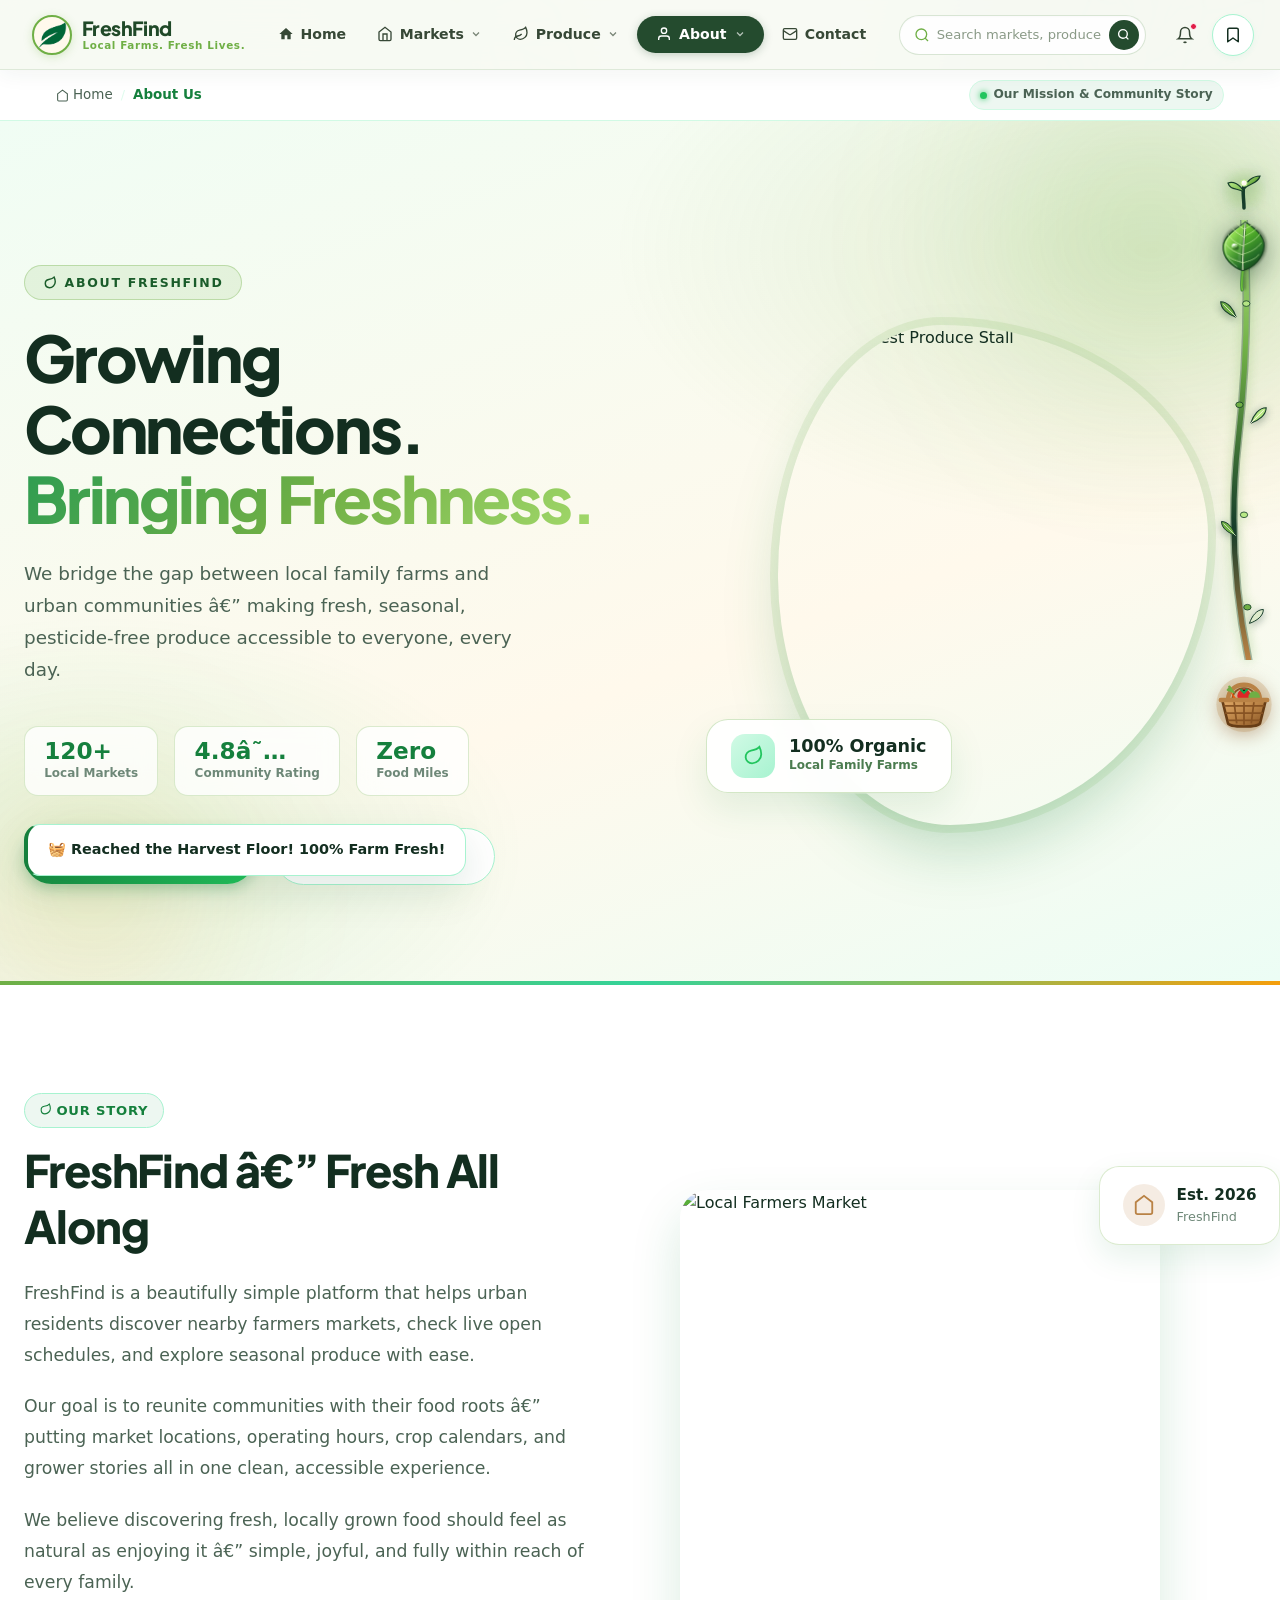
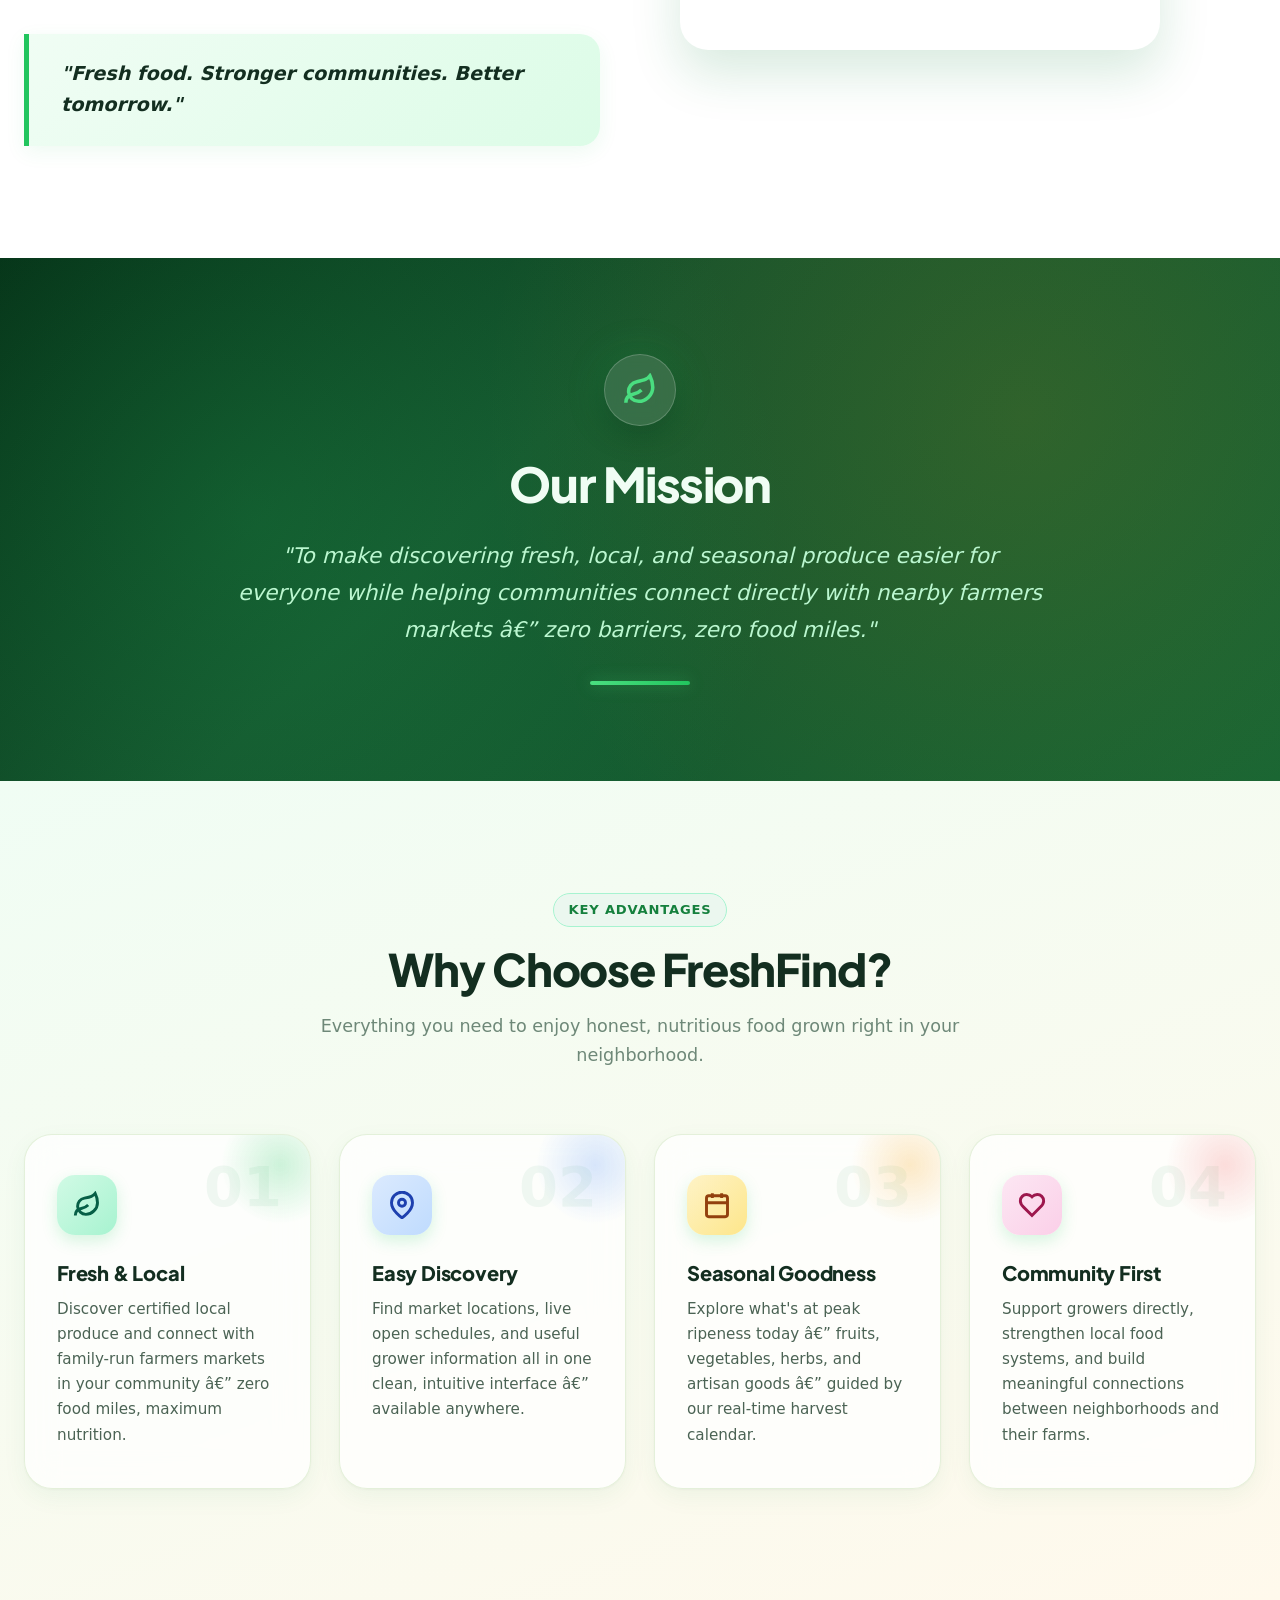
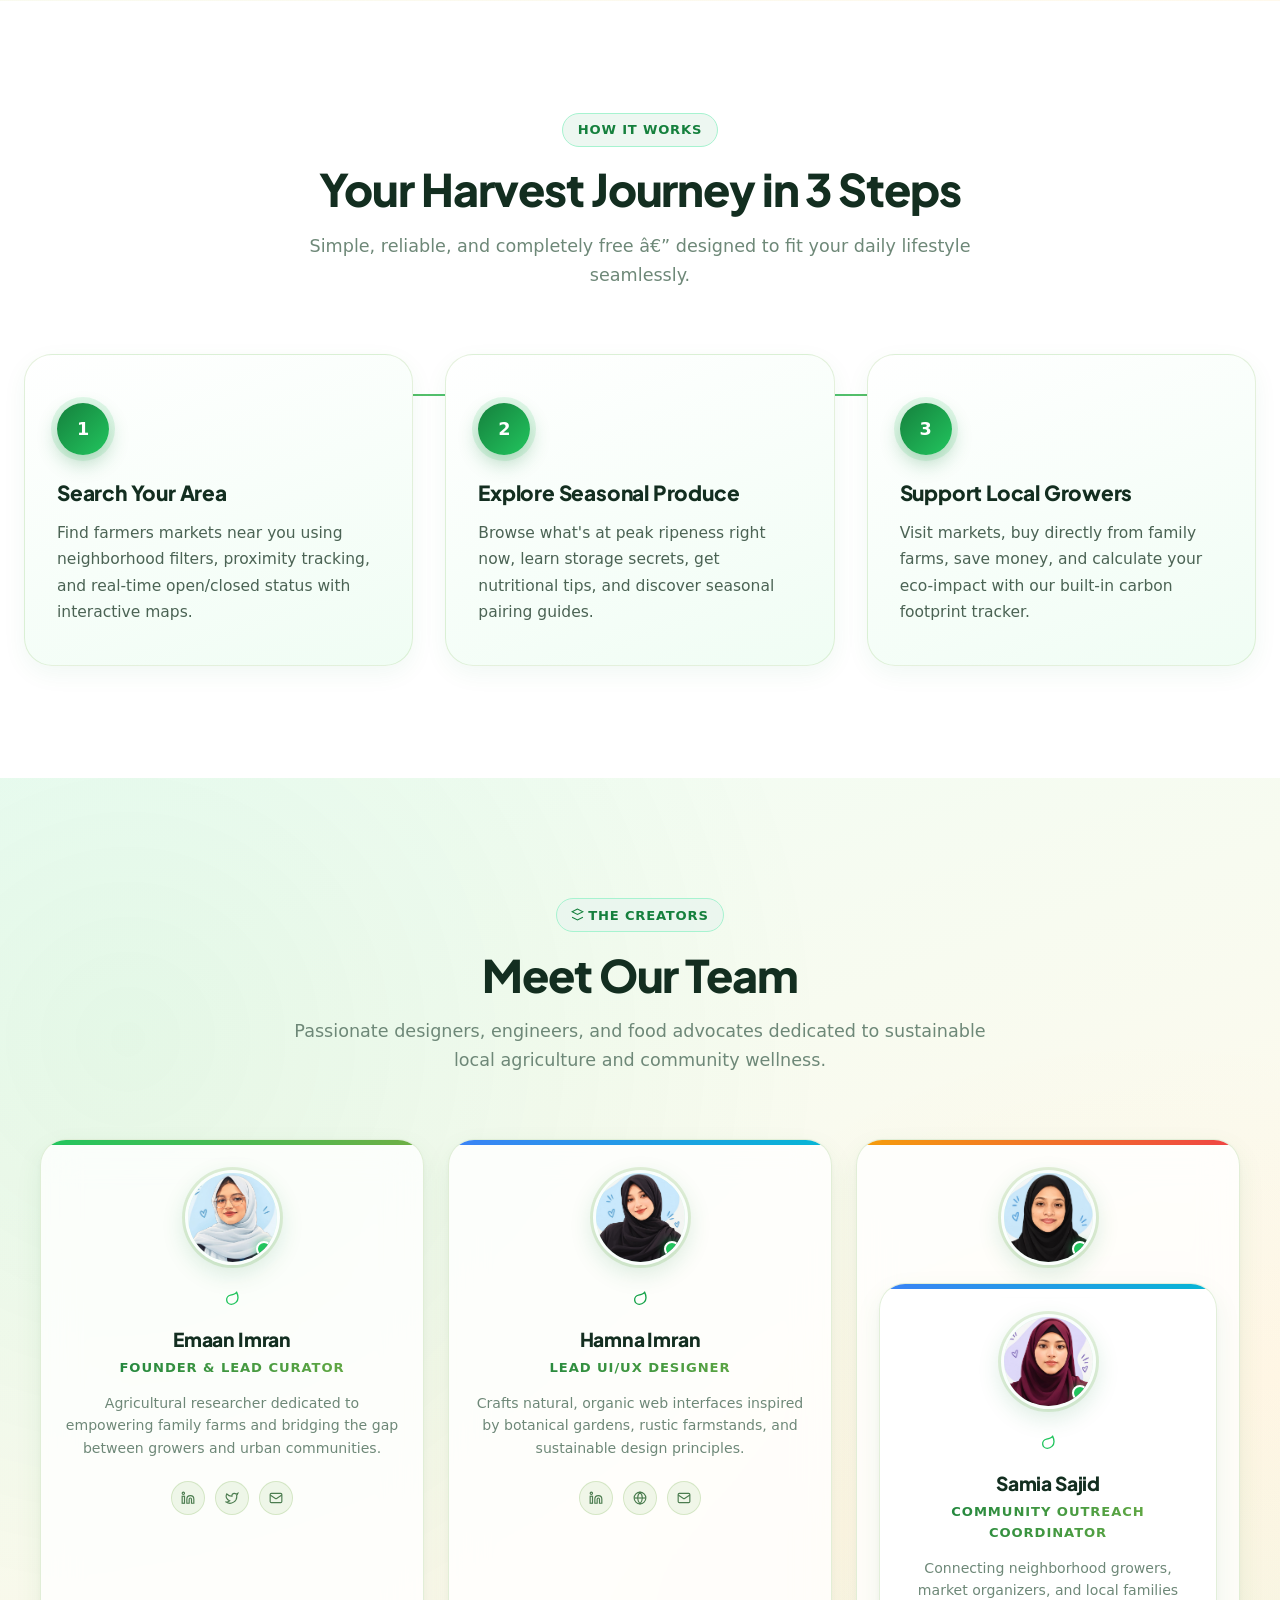
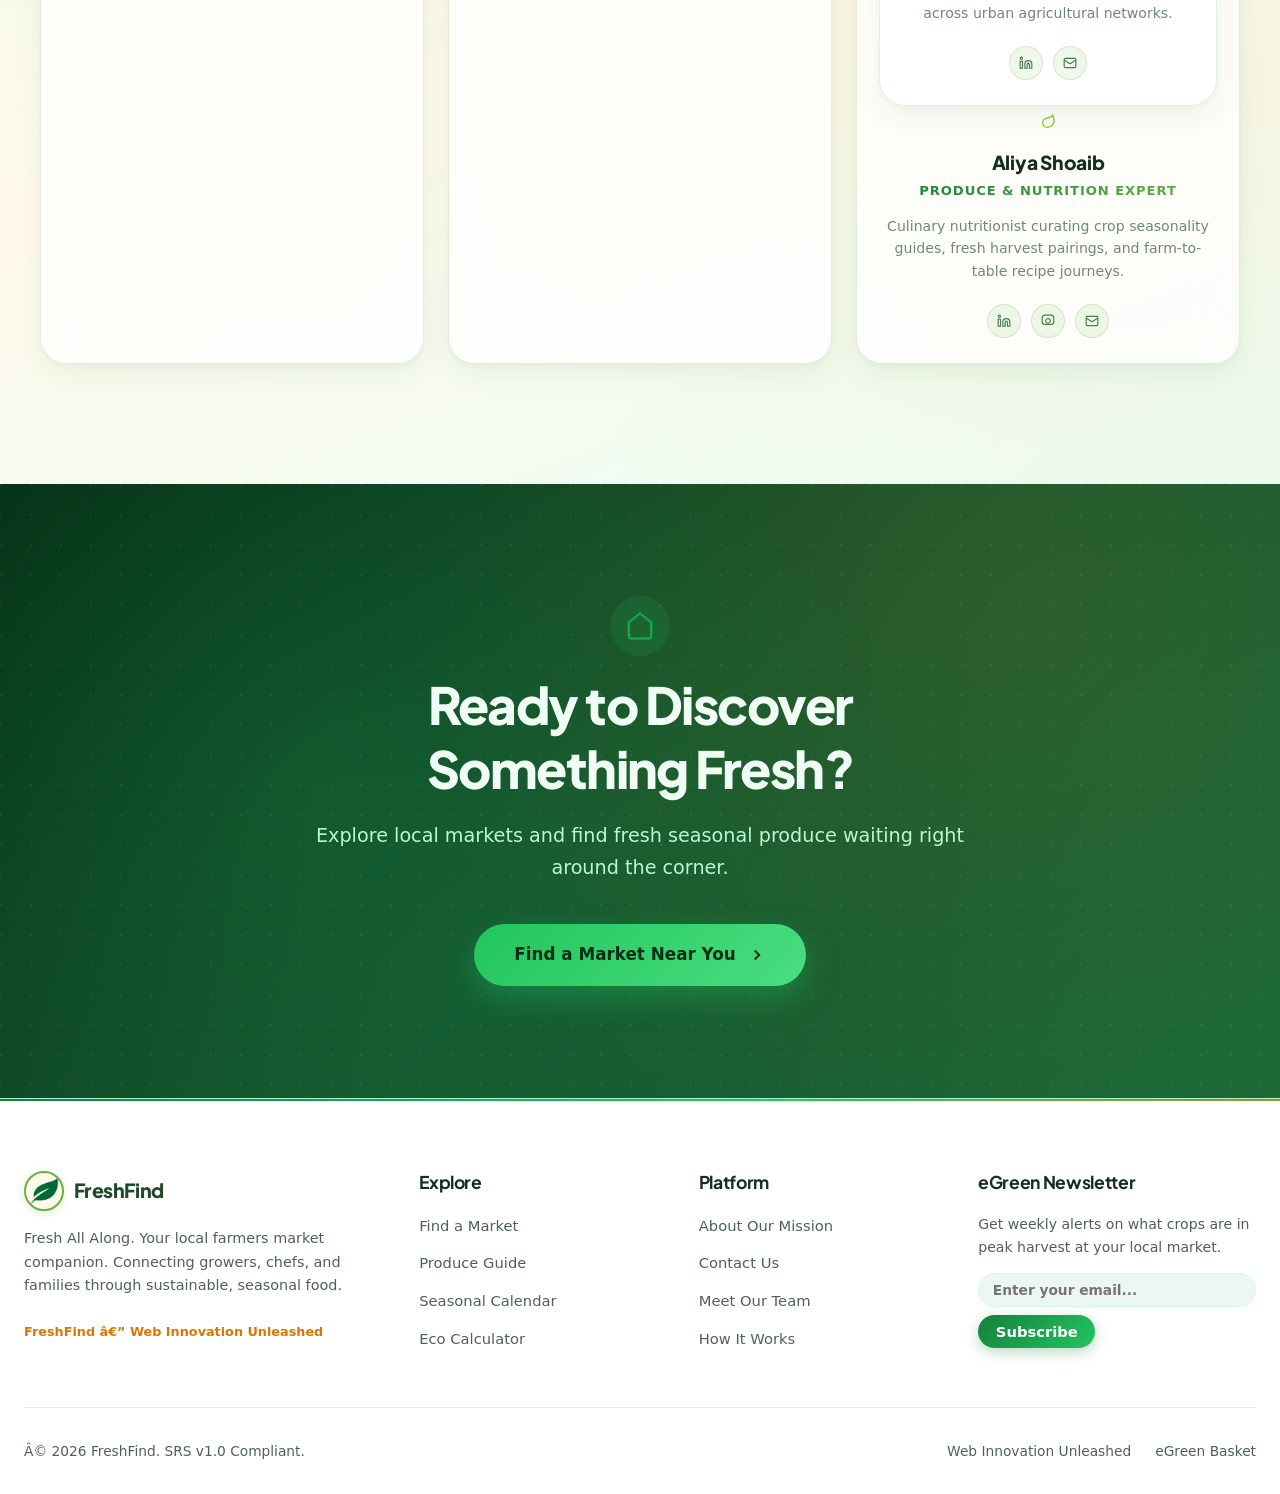
==== commit 4b080892: "fix: team cards 4 grid layout, samia sajid picture, footer newsletter subscribe, navbar search bar" ====
--- a/about.html
+++ b/about.html
@@ -444,8 +444,16 @@
         </div>
         <div class="footer-col">
           <h4>eGreen Newsletter</h4>
-          <p style="font-size:0.88rem;margin-bottom:0.85rem;">Get weekly alerts on what crops are at peak harvest at your local market.</p>
-          <div class="find-input-wrap"><input type="email" placeholder="Enter your email..."></div>
+          <p style="font-size:0.88rem; margin-bottom:0.85rem;">Get weekly alerts on what crops are in peak harvest at your local market.</p>
+          <form class="newsletter-form-box" onsubmit="event.preventDefault(); window.handleNewsletterSubscribe(this);">
+            <div style="display:flex; gap:0.5rem; flex-wrap:wrap;">
+              <input type="email" class="filter-select newsletter-input" required placeholder="Enter your email..." style="flex:1; min-width:160px; padding:0.5rem 0.85rem; border-radius:var(--radius-full);">
+              <button type="submit" class="btn-primary newsletter-btn" style="padding:0.5rem 1.1rem; font-weight:700; border-radius:var(--radius-full); cursor:pointer;">Subscribe</button>
+            </div>
+            <div class="newsletter-success-msg" style="display:none; font-size:0.85rem; color:#22c55e; font-weight:700; margin-top:0.6rem; align-items:center; gap:0.3rem;">
+              ✓ Thank you for subscribing to eGreen Harvest Newsletter!
+            </div>
+          </form>
         </div>
       </div>
       <div class="footer-bottom">
--- a/css/about.css
+++ b/css/about.css
@@ -556,11 +556,21 @@
   pointer-events: none;
 }
 
-.team-grid-4, .team-grid-3 {
+.team-grid-4 {
+  display: grid;
+  grid-template-columns: repeat(4, minmax(0, 1fr));
+  gap: 1.25rem;
+  max-width: 1200px;
+  margin: 0 auto;
+  position: relative;
+  z-index: 1;
+}
+
+.team-grid-3 {
   display: grid;
   grid-template-columns: repeat(3, minmax(0, 310px));
   justify-content: center;
-  gap: 2rem;
+  gap: 1.5rem;
   max-width: 1040px;
   margin: 0 auto;
   position: relative;
@@ -816,3 +826,14 @@
   .about-cta-section h2 { font-size: 2rem; }
   .about-floating-badge { left: 0; }
 }
+
+@media (max-width: 992px) {
+  .team-grid-4 {
+    grid-template-columns: repeat(2, 1fr) !important;
+  }
+}
+@media (max-width: 576px) {
+  .team-grid-4 {
+    grid-template-columns: 1fr !important;
+  }
+}
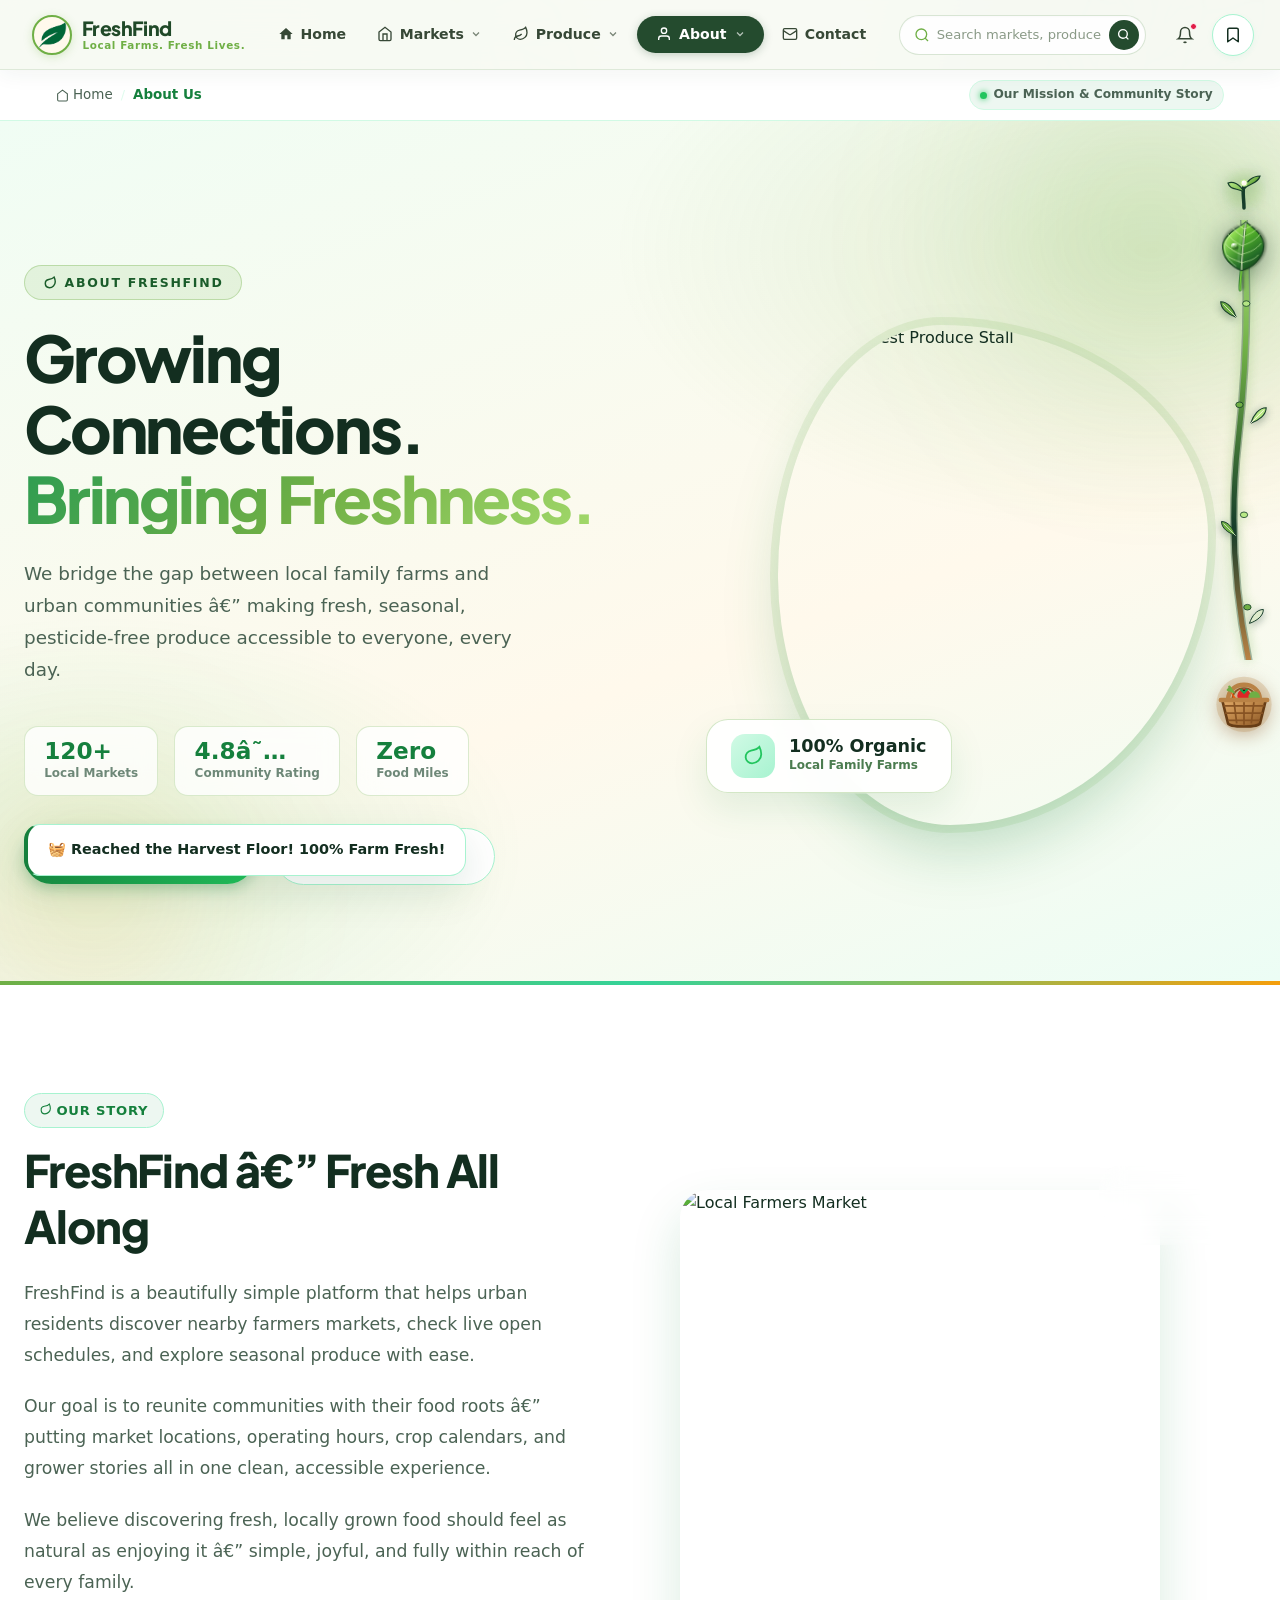
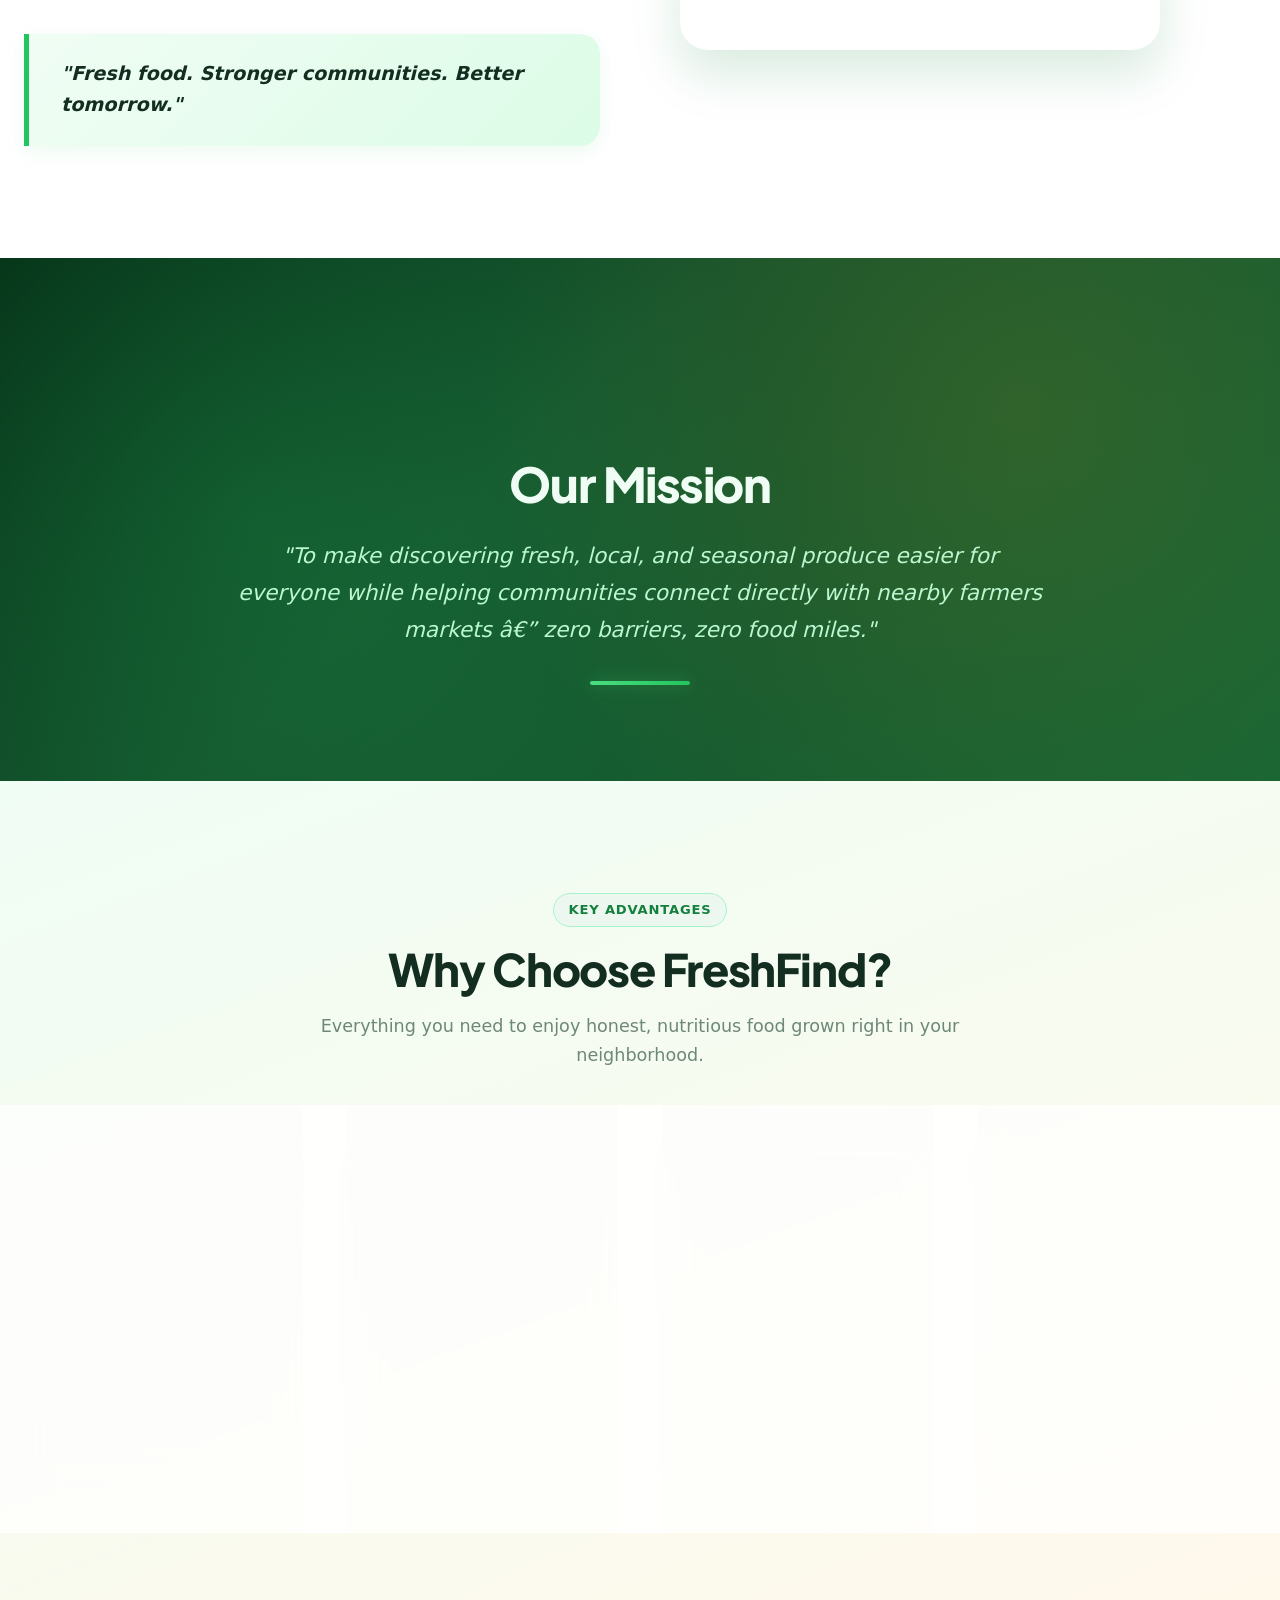
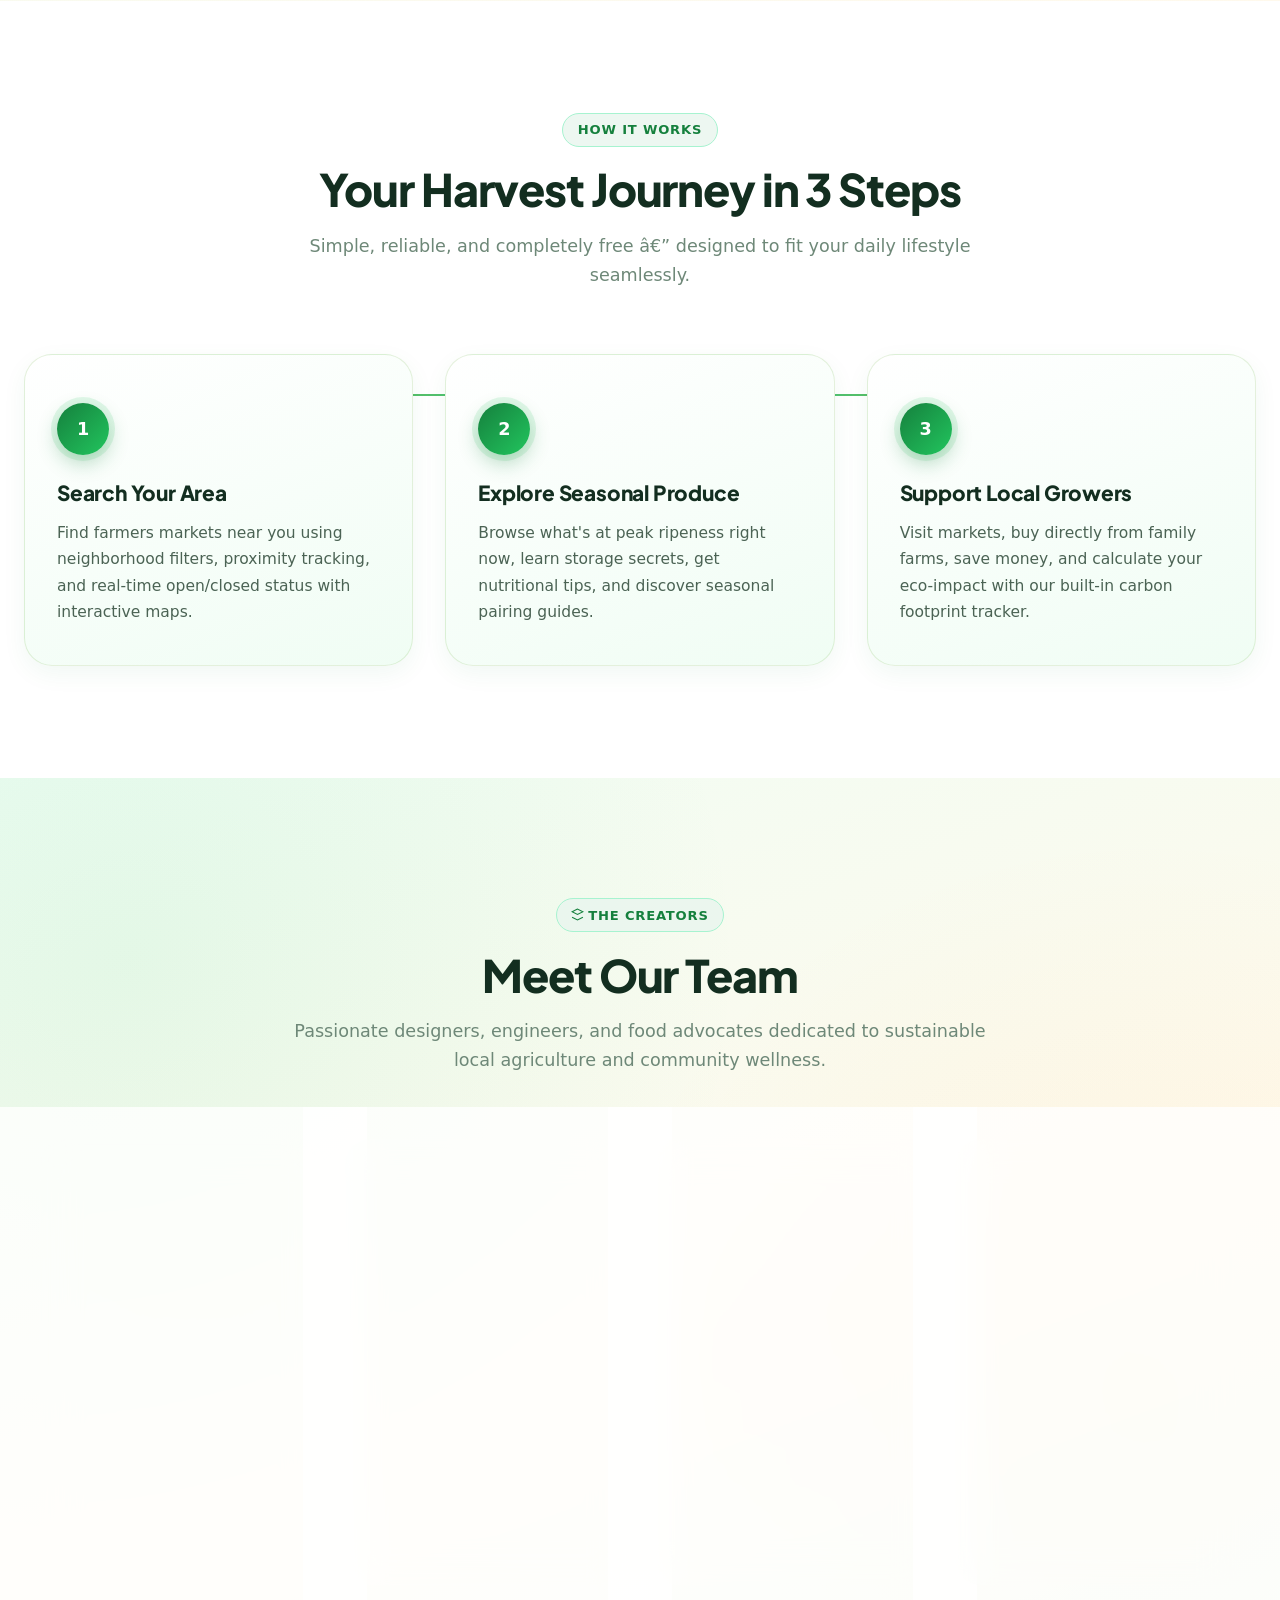
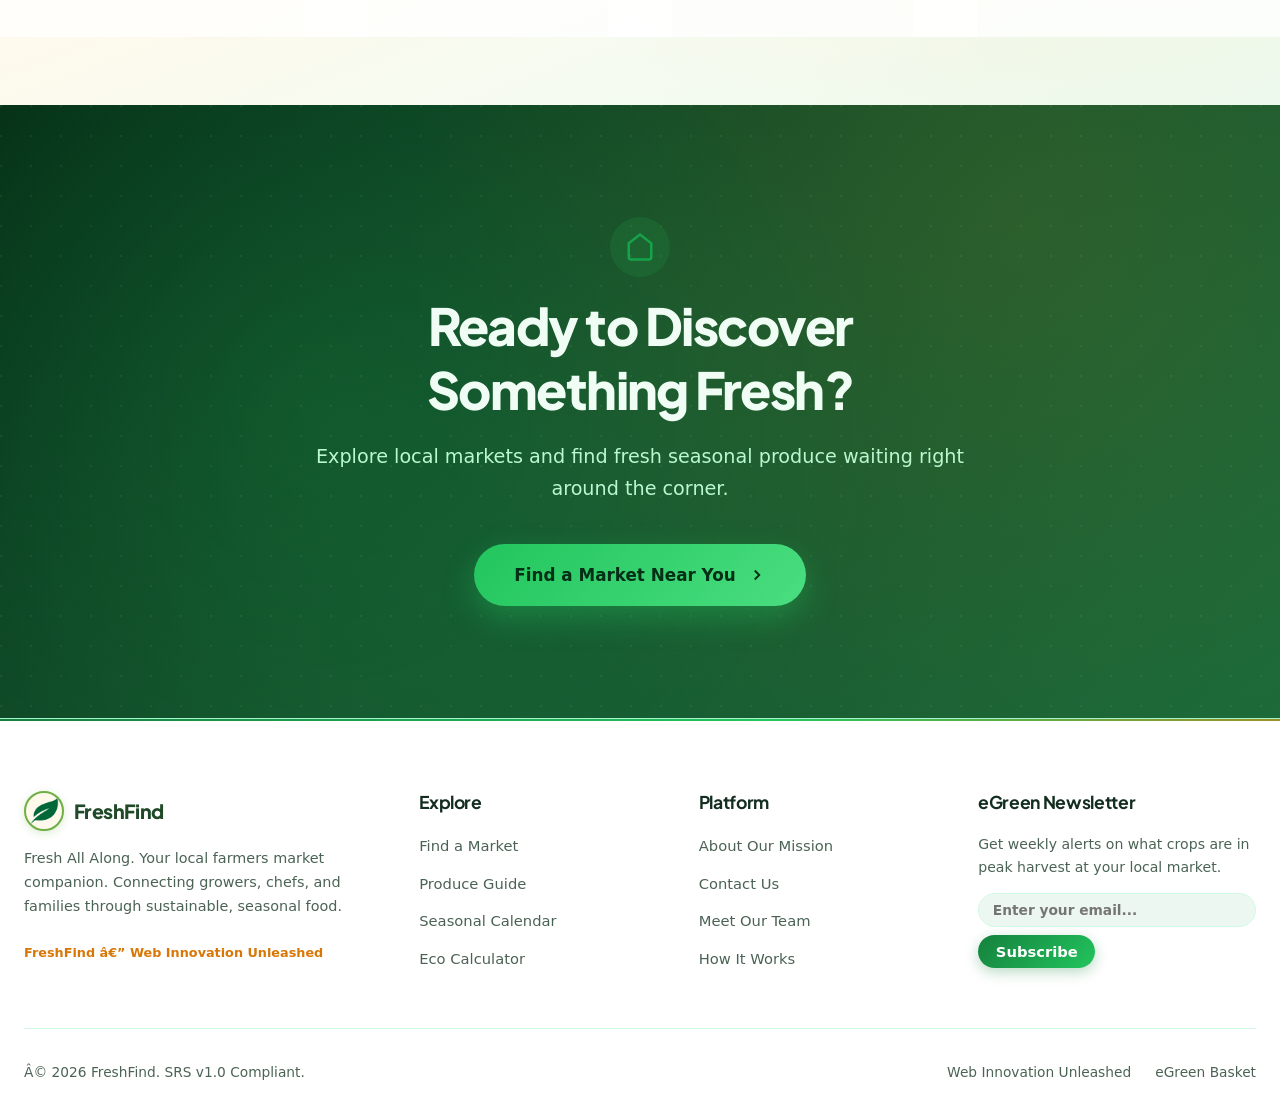
==== commit 8e4b6ace: "fix: un-nest team cards in about.html to render 4 cards in single grid row" ====
--- a/about.html
+++ b/about.html
@@ -1,4 +1,4 @@
-﻿<!DOCTYPE html>
+<!DOCTYPE html>
 <html lang="en" data-theme="light">
 <head>
   <meta charset="UTF-8">
@@ -300,7 +300,7 @@
           <h2>Meet Our Team</h2>
           <p>Passionate designers, engineers, and food advocates dedicated to sustainable local agriculture and community wellness.</p>
         </div>
-        <div class="team-grid-4" style="display:grid; grid-template-columns:repeat(auto-fit, minmax(220px, 1fr)); gap:1.5rem;">
+        <div class="team-grid-4">
 
           <!-- Card 1: Emaan Imran -->
           <div class="team-member-card reveal-up delay-1">
@@ -354,27 +354,6 @@
               <img src="assets/images/team/aliya_shoaib.jpg" alt="Aliya Shoaib" loading="lazy">
               <div class="team-avatar-online" aria-hidden="true"></div>
             </div>
-
-          <!-- Card 4: Samia Sajid -->
-          <div class="team-member-card reveal-up delay-4">
-            <div class="team-avatar-wrap">
-              <img src="assets/images/team/team-samia-sajid.jpg" alt="Samia Sajid" loading="lazy">
-              <div class="team-avatar-online" aria-hidden="true"></div>
-            </div>
-            <span class="team-deco-leaf"><svg viewBox="0 0 24 24" width="16" height="16" fill="none" stroke="#22c55e" stroke-width="2"><path d="M11 20A7 7 0 0 1 9.8 6.1C15.5 5 17 4.48 19 2c1 2 2 4.18 2 8 0 5.5-4.78 10-10 10Z"/></svg></span>
-            <h3>Samia Sajid</h3>
-            <div class="team-member-role">Community Outreach Coordinator</div>
-            <p class="team-member-bio">Connecting neighborhood growers, market organizers, and local families across urban agricultural networks.</p>
-            <div class="team-social-row">
-              <a href="#" class="team-social-btn" title="LinkedIn" aria-label="LinkedIn">
-                <svg width="14" height="14" viewBox="0 0 24 24" fill="none" stroke="currentColor" stroke-width="2"><path d="M16 8a6 6 0 0 1 6 6v7h-4v-7a2 2 0 0 1-2-2 2 2 0 0 0-2 2v7h-4v-7a6 6 0 0 1 6-6z"/><rect x="2" y="9" width="4" height="12"/><circle cx="4" cy="4" r="2"/></svg>
-              </a>
-              <a href="#" class="team-social-btn" title="Email" aria-label="Email">
-                <svg width="14" height="14" viewBox="0 0 24 24" fill="none" stroke="currentColor" stroke-width="2"><rect width="20" height="16" x="2" y="4" rx="2"/><path d="m22 7-8.97 5.7a1.94 1.94 0 0 1-2.06 0L2 7"/></svg>
-              </a>
-            </div>
-          </div>
-
             <span class="team-deco-leaf"><svg viewBox="0 0 24 24" width="16" height="16" fill="none" stroke="#84cc16" stroke-width="2"><path d="M11 20A7 7 0 0 1 9.8 6.1C15.5 5 17 4.48 19 2c1 2 2 4.18 2 8 0 5.5-4.78 10-10 10Z"/></svg></span>
             <h3>Aliya Shoaib</h3>
             <div class="team-member-role">Produce &amp; Nutrition Expert</div>
@@ -391,6 +370,27 @@
               </a>
             </div>
           </div>
+
+          <!-- Card 4: Samia Sajid -->
+          <div class="team-member-card reveal-up delay-4">
+            <div class="team-avatar-wrap">
+              <img src="assets/images/team/samia_sajid.jpg" alt="Samia Sajid" loading="lazy">
+              <div class="team-avatar-online" aria-hidden="true"></div>
+            </div>
+            <span class="team-deco-leaf"><svg viewBox="0 0 24 24" width="16" height="16" fill="none" stroke="#22c55e" stroke-width="2"><path d="M11 20A7 7 0 0 1 9.8 6.1C15.5 5 17 4.48 19 2c1 2 2 4.18 2 8 0 5.5-4.78 10-10 10Z"/></svg></span>
+            <h3>Samia Sajid</h3>
+            <div class="team-member-role">Community Outreach Coordinator</div>
+            <p class="team-member-bio">Connecting neighborhood growers, market organizers, and local families across urban agricultural networks.</p>
+            <div class="team-social-row">
+              <a href="#" class="team-social-btn" title="LinkedIn" aria-label="LinkedIn">
+                <svg width="14" height="14" viewBox="0 0 24 24" fill="none" stroke="currentColor" stroke-width="2"><path d="M16 8a6 6 0 0 1 6 6v7h-4v-7a2 2 0 0 0-2-2 2 2 0 0 0-2 2v7h-4v-7a6 6 0 0 1 6-6z"/><rect x="2" y="9" width="4" height="12"/><circle cx="4" cy="4" r="2"/></svg>
+              </a>
+              <a href="#" class="team-social-btn" title="Email" aria-label="Email">
+                <svg width="14" height="14" viewBox="0 0 24 24" fill="none" stroke="currentColor" stroke-width="2"><rect width="20" height="16" x="2" y="4" rx="2"/><path d="m22 7-8.97 5.7a1.94 1.94 0 0 1-2.06 0L2 7"/></svg>
+              </a>
+            </div>
+          </div>
+
         </div>
       </div>
     </section>
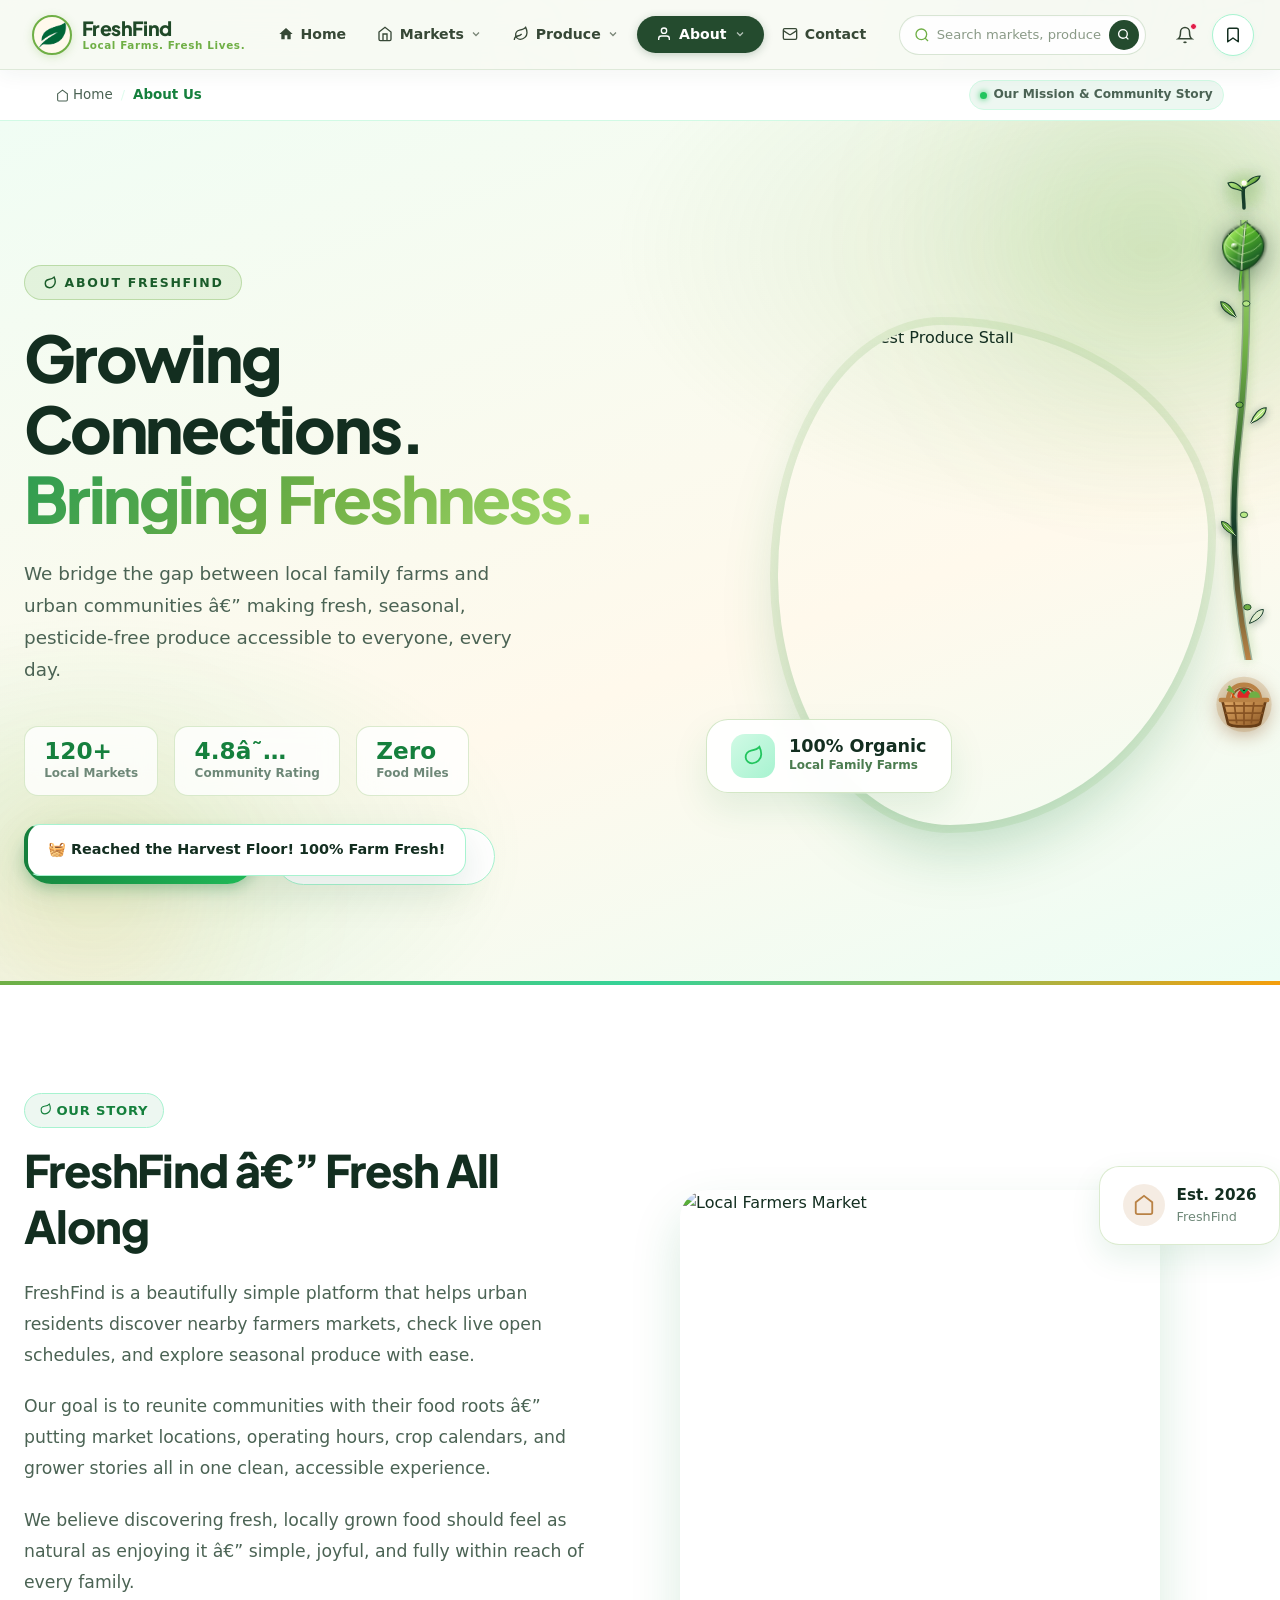
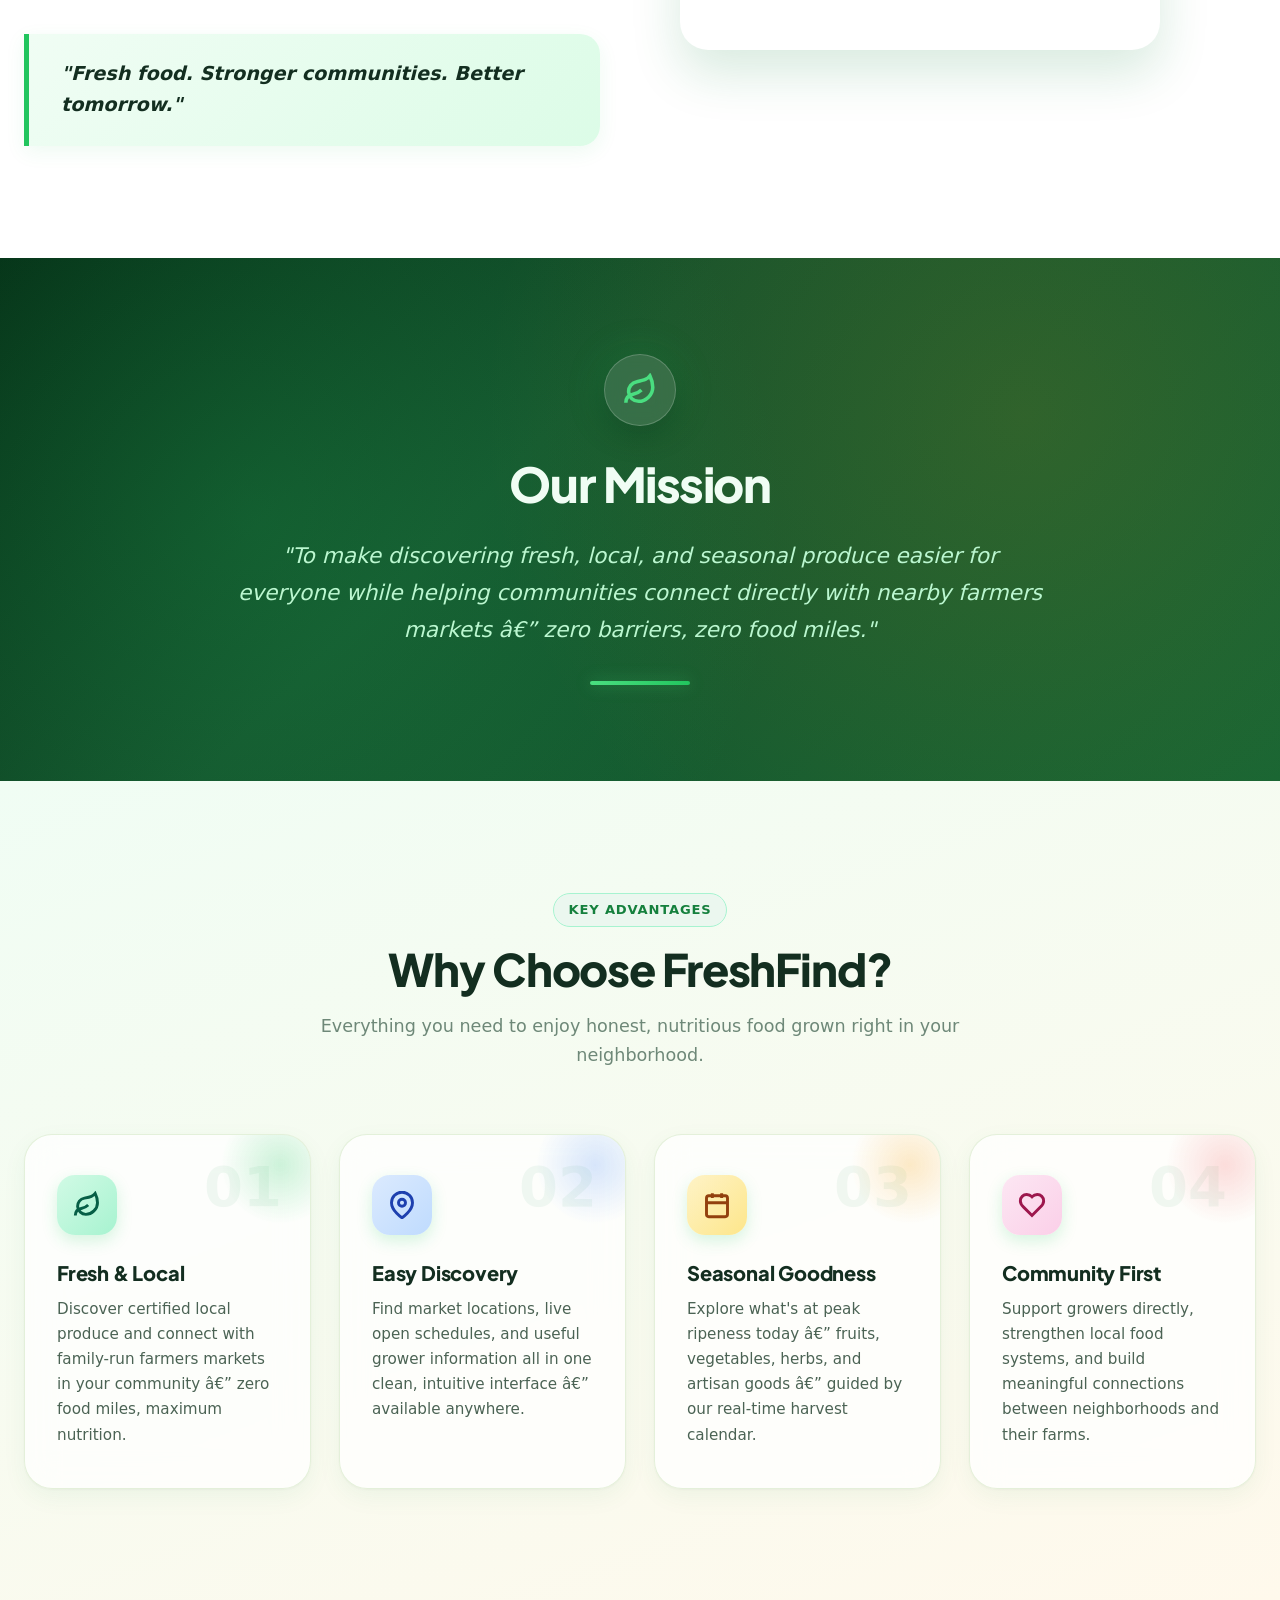
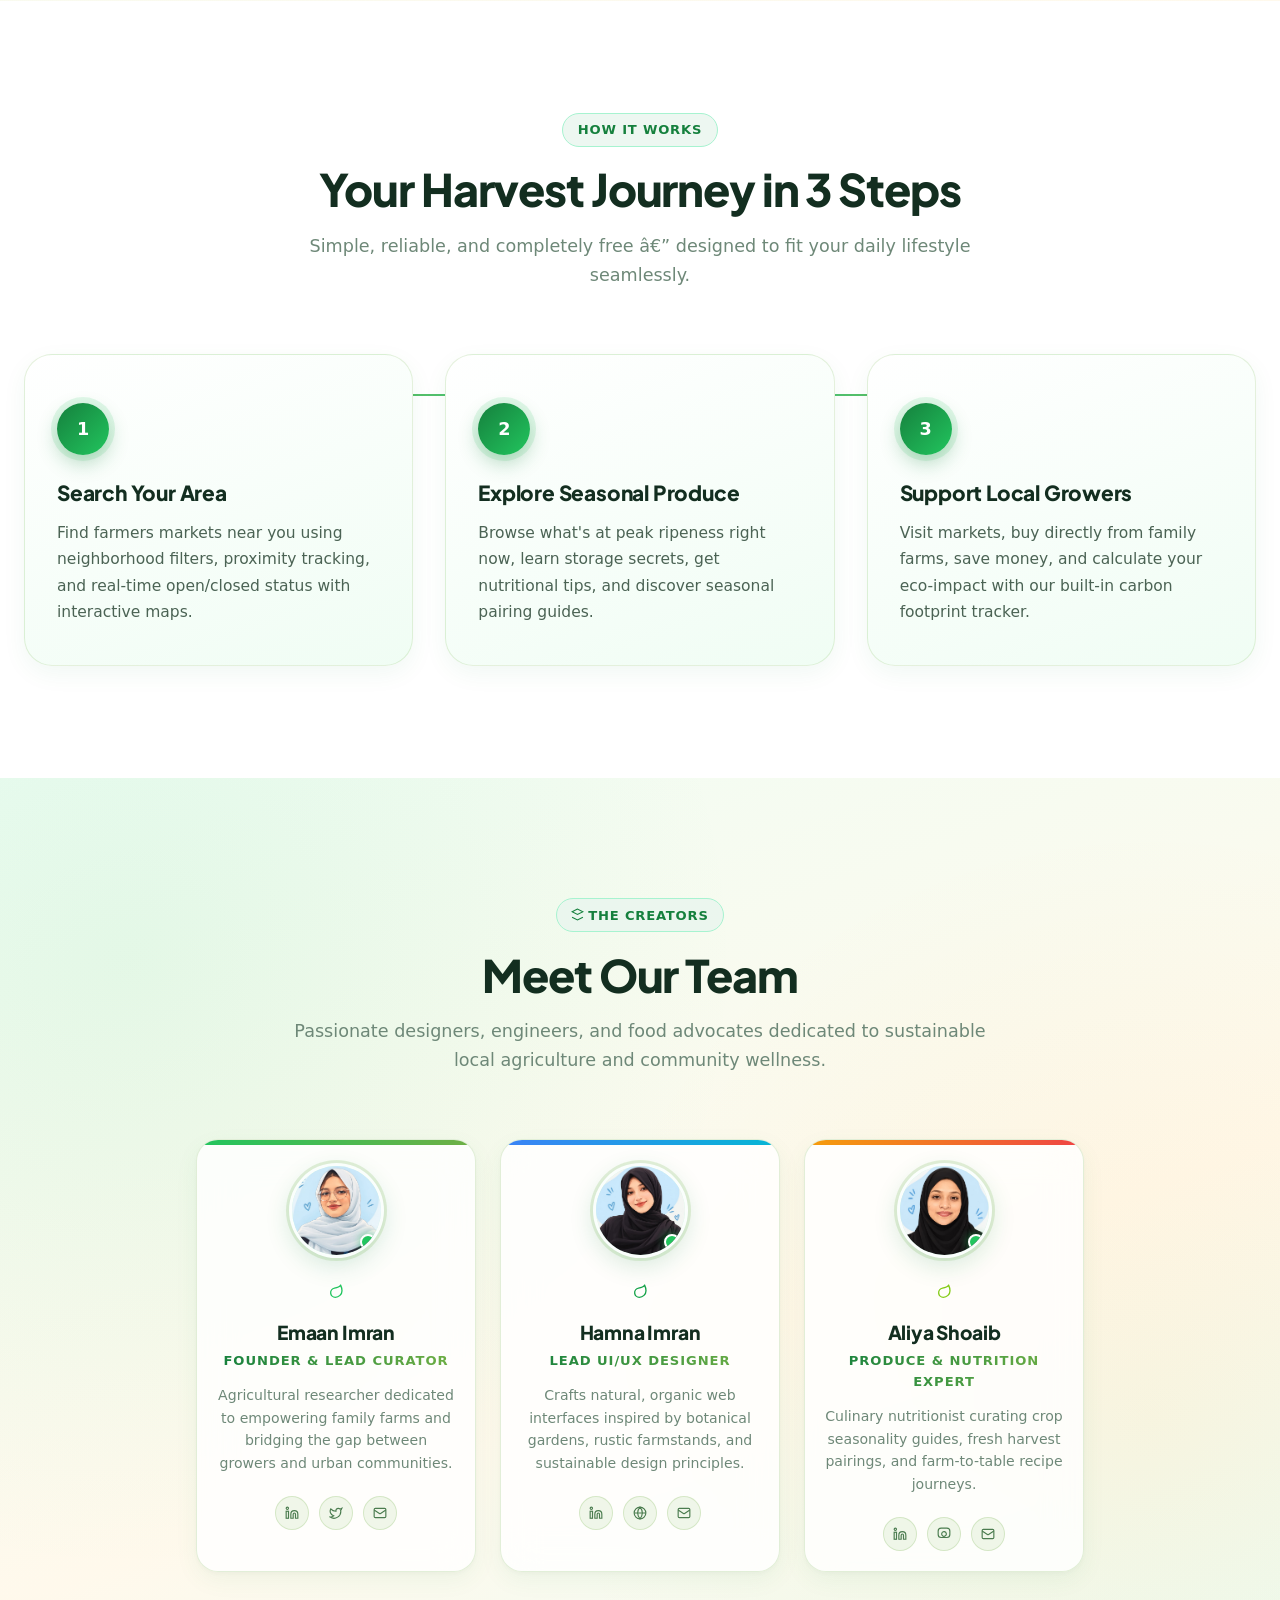
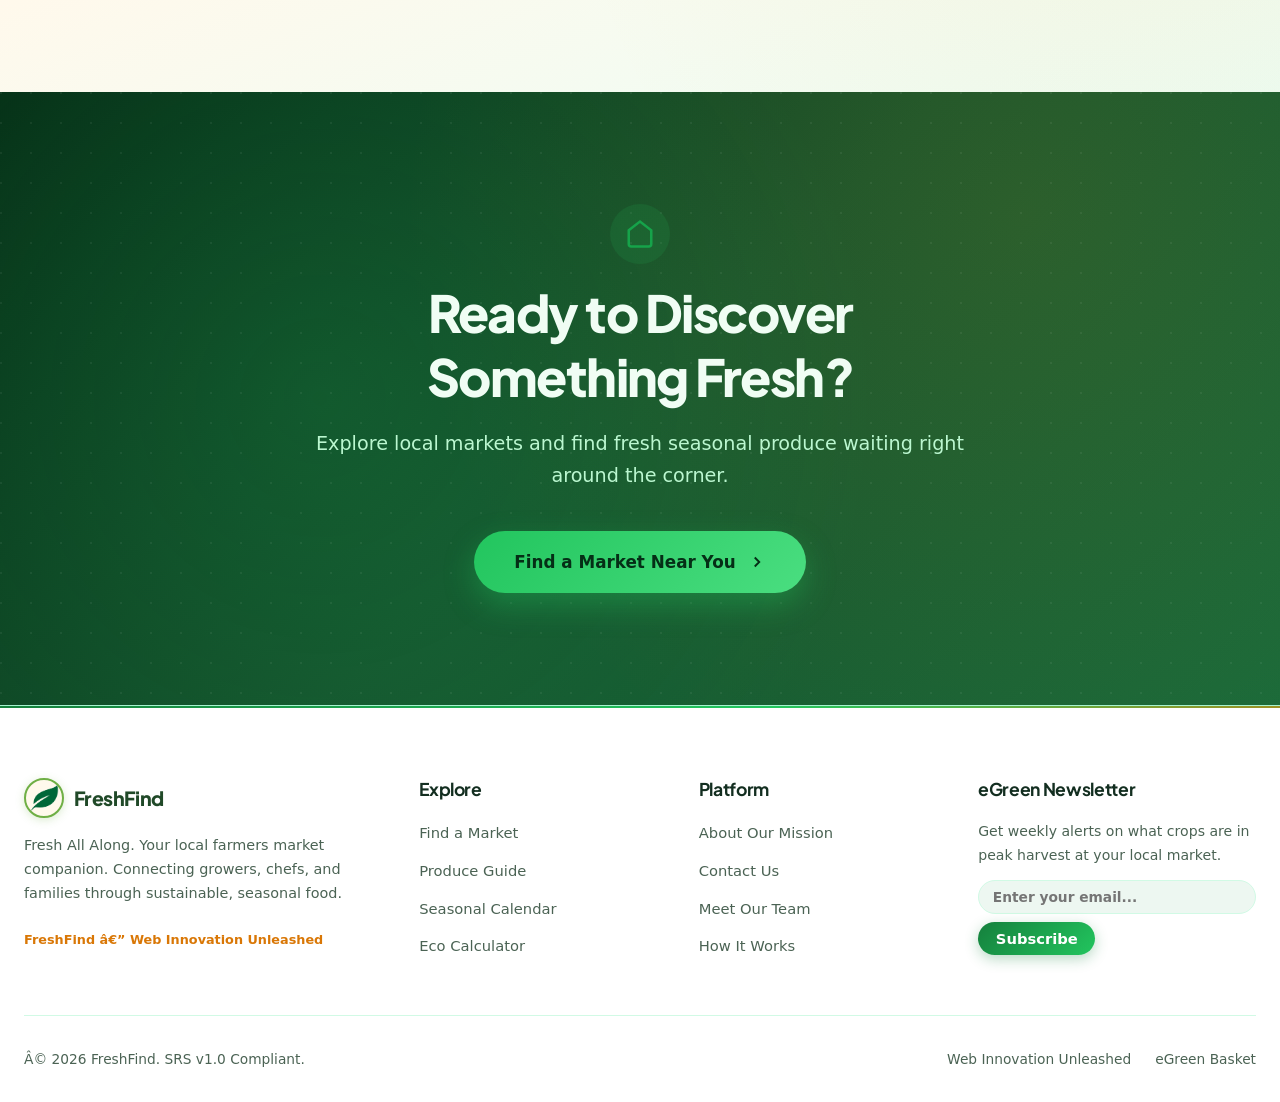
==== commit f818fcd4: "fix: remove Samia card, display 3 clean centered team cards with optimal compact size" ====
--- a/about.html
+++ b/about.html
@@ -300,7 +300,7 @@
           <h2>Meet Our Team</h2>
           <p>Passionate designers, engineers, and food advocates dedicated to sustainable local agriculture and community wellness.</p>
         </div>
-        <div class="team-grid-4">
+        <div class="team-grid-3">
 
           <!-- Card 1: Emaan Imran -->
           <div class="team-member-card reveal-up delay-1">
@@ -364,26 +364,6 @@
               </a>
               <a href="#" class="team-social-btn" title="Instagram" aria-label="Instagram">
                 <svg width="14" height="14" viewBox="0 0 24 24" fill="none" stroke="currentColor" stroke-width="2"><rect width="20" height="16" x="2" y="2" width="20" height="20" rx="5" ry="5"/><path d="M16 11.37A4 4 0 1 1 12.63 8 4 4 0 0 1 16 11.37z"/><line x1="17.5" y1="6.5" x2="17.51" y2="6.5"/></svg>
-              </a>
-              <a href="#" class="team-social-btn" title="Email" aria-label="Email">
-                <svg width="14" height="14" viewBox="0 0 24 24" fill="none" stroke="currentColor" stroke-width="2"><rect width="20" height="16" x="2" y="4" rx="2"/><path d="m22 7-8.97 5.7a1.94 1.94 0 0 1-2.06 0L2 7"/></svg>
-              </a>
-            </div>
-          </div>
-
-          <!-- Card 4: Samia Sajid -->
-          <div class="team-member-card reveal-up delay-4">
-            <div class="team-avatar-wrap">
-              <img src="assets/images/team/samia_sajid.jpg" alt="Samia Sajid" loading="lazy">
-              <div class="team-avatar-online" aria-hidden="true"></div>
-            </div>
-            <span class="team-deco-leaf"><svg viewBox="0 0 24 24" width="16" height="16" fill="none" stroke="#22c55e" stroke-width="2"><path d="M11 20A7 7 0 0 1 9.8 6.1C15.5 5 17 4.48 19 2c1 2 2 4.18 2 8 0 5.5-4.78 10-10 10Z"/></svg></span>
-            <h3>Samia Sajid</h3>
-            <div class="team-member-role">Community Outreach Coordinator</div>
-            <p class="team-member-bio">Connecting neighborhood growers, market organizers, and local families across urban agricultural networks.</p>
-            <div class="team-social-row">
-              <a href="#" class="team-social-btn" title="LinkedIn" aria-label="LinkedIn">
-                <svg width="14" height="14" viewBox="0 0 24 24" fill="none" stroke="currentColor" stroke-width="2"><path d="M16 8a6 6 0 0 1 6 6v7h-4v-7a2 2 0 0 0-2-2 2 2 0 0 0-2 2v7h-4v-7a6 6 0 0 1 6-6z"/><rect x="2" y="9" width="4" height="12"/><circle cx="4" cy="4" r="2"/></svg>
               </a>
               <a href="#" class="team-social-btn" title="Email" aria-label="Email">
                 <svg width="14" height="14" viewBox="0 0 24 24" fill="none" stroke="currentColor" stroke-width="2"><rect width="20" height="16" x="2" y="4" rx="2"/><path d="m22 7-8.97 5.7a1.94 1.94 0 0 1-2.06 0L2 7"/></svg>
--- a/css/about.css
+++ b/css/about.css
@@ -1,4 +1,4 @@
-﻿/* ==========================================================================
+/* ==========================================================================
    FreshFind — About Us Page  |  Premium VIP Redesign
    Glassmorphism cards · Organic blobs · Kinetic entrance animations
    ========================================================================== */
@@ -568,24 +568,24 @@
 
 .team-grid-3 {
   display: grid;
-  grid-template-columns: repeat(3, minmax(0, 310px));
+  grid-template-columns: repeat(3, minmax(0, 280px));
   justify-content: center;
   gap: 1.5rem;
-  max-width: 1040px;
+  max-width: 940px;
   margin: 0 auto;
   position: relative;
   z-index: 1;
 }
 
 .team-member-card {
-  background: rgba(255,255,255,0.78);
+  background: rgba(255,255,255,0.82);
   backdrop-filter: blur(18px);
   -webkit-backdrop-filter: blur(18px);
-  border-radius: 26px;
-  padding: 1.85rem 1.35rem 1.6rem;
+  border-radius: 22px;
+  padding: 1.4rem 1.1rem 1.25rem;
   text-align: center;
   border: 1.5px solid rgba(111,175,69,0.2);
-  box-shadow: 0 10px 28px rgba(21,128,61,0.07), 0 2px 6px rgba(0,0,0,0.04);
+  box-shadow: 0 8px 24px rgba(21,128,61,0.06), 0 2px 6px rgba(0,0,0,0.03);
   position: relative;
   overflow: hidden;
   cursor: pointer;
